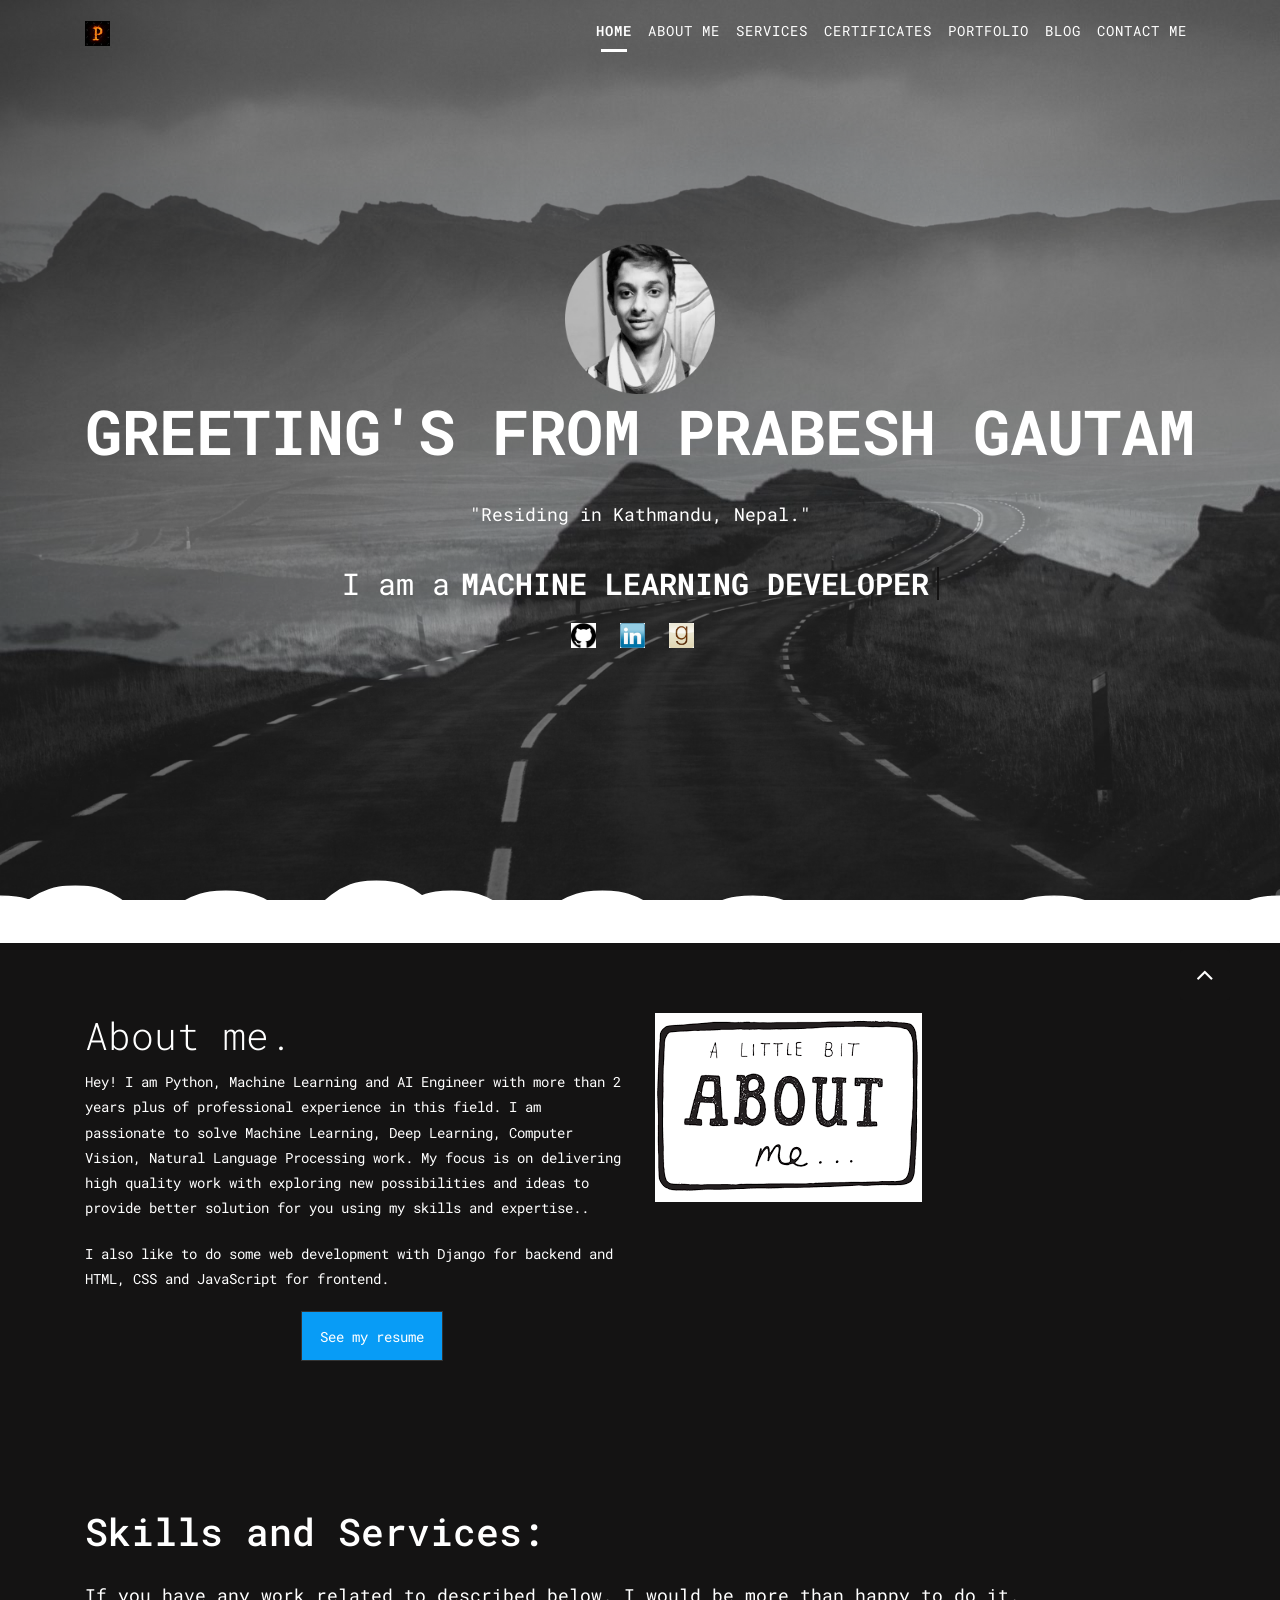
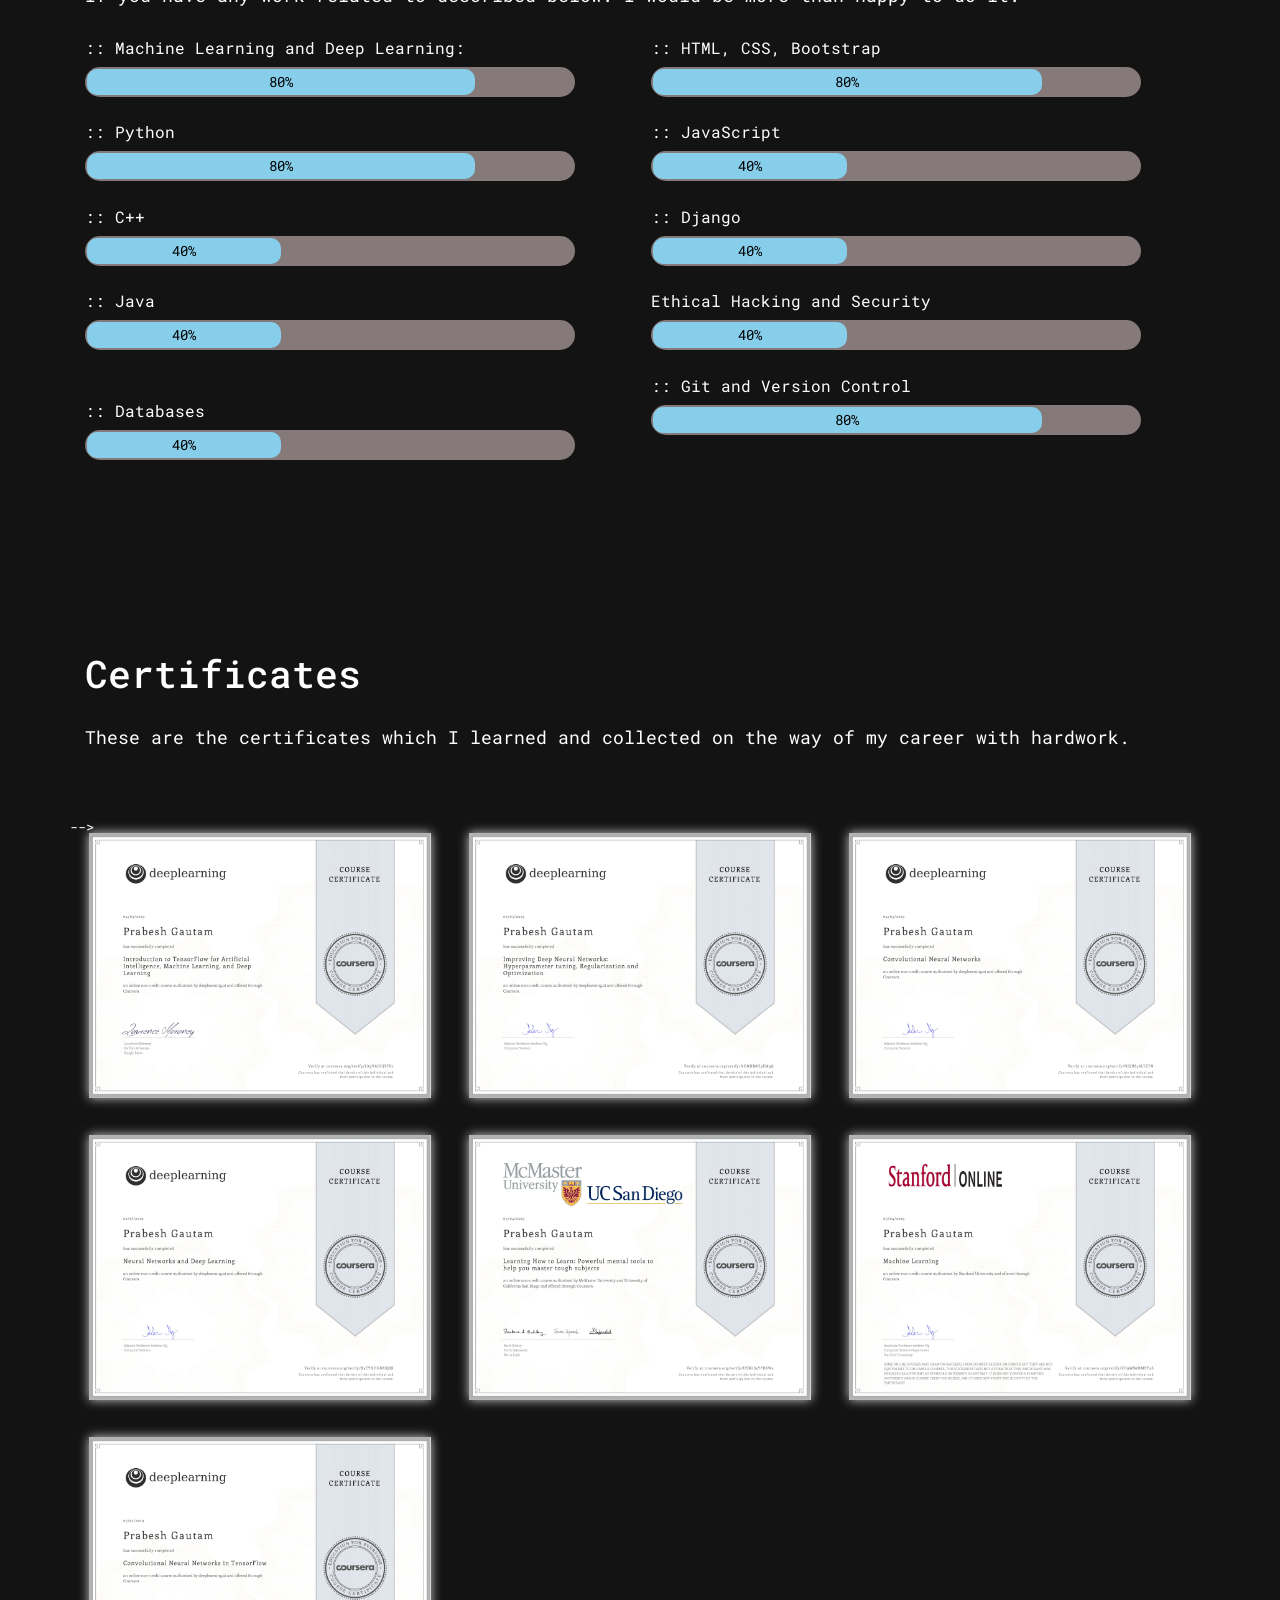
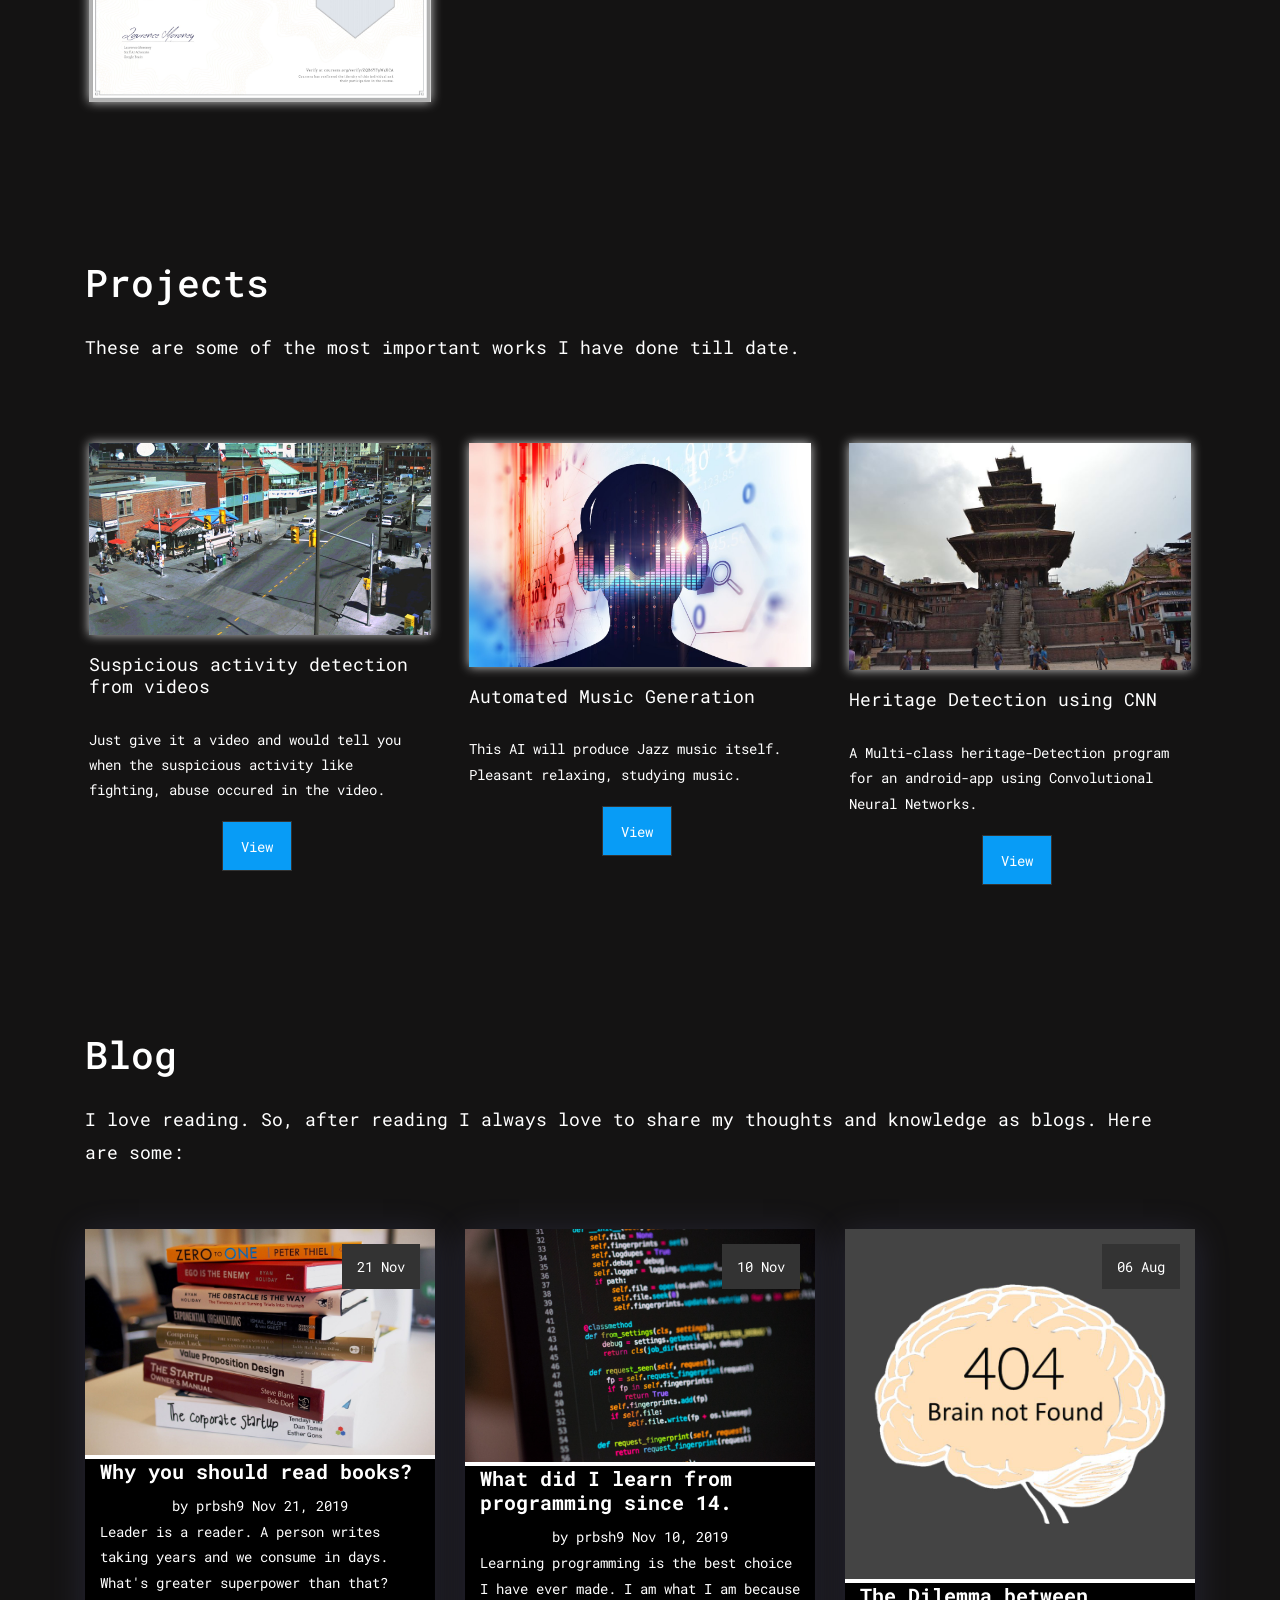
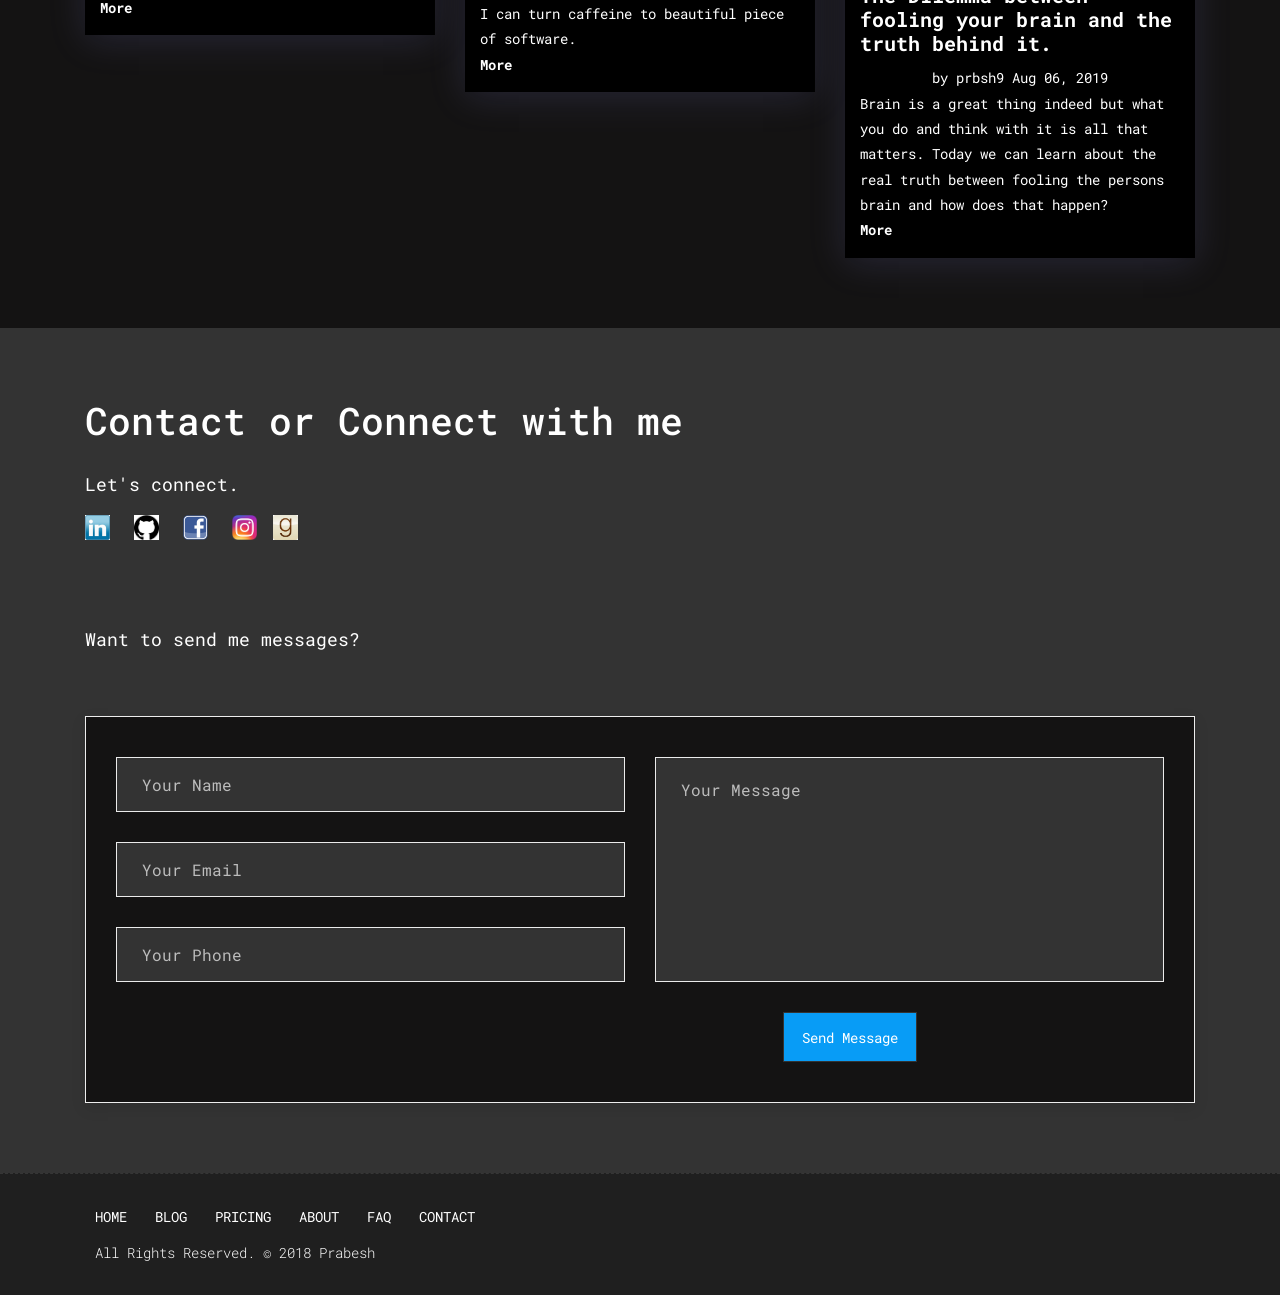
==== index.html @ 79eecdbf "final" ====
<!DOCTYPE html>
<html lang="en">

    <!-- Basic -->
    <meta charset="utf-8">
    <meta http-equiv="X-UA-Compatible" content="IE=edge">   
   
    <!-- Mobile Metas -->
    <meta name="viewport" content="width=device-width, minimum-scale=1.0, maximum-scale=1.0, user-scalable=no">
 
     <!-- Site Metas -->
    <title>Prabesh Gautam</title>  
    <meta name="keywords" content="">
    <meta name="description" content="">
    <meta name="author" content="">

    <!-- Site Icons -->
    <link rel="shortcut icon" href="images/favicon.png" type="image/x-icon" />
    <link rel="apple-touch-icon" href="images/apple-touch-icon.png">

    <!-- Bootstrap CSS -->
    <link rel="stylesheet" href="css/bootstrap.min.css">
    <!-- Site CSS -->
    <link rel="stylesheet" href="style.css">
    <!-- Responsive CSS -->
    <link rel="stylesheet" href="css/responsive.css">
    <!-- Custom CSS -->
    <link rel="stylesheet" href="css/custom.css">
	<script src="js/modernizr.js"></script> <!-- Modernizr -->

    <!--[if lt IE 9]>
      <script src="https://oss.maxcdn.com/libs/html5shiv/3.7.0/html5shiv.js"></script>
      <script src="https://oss.maxcdn.com/libs/respond.js/1.4.2/respond.min.js"></script>
    <![endif]-->

</head>
<body id="page-top" class="politics_version">

    <!-- LOADER -->
    <div id="preloader">
        <div id="main-ld">
			<div id="loader"></div>  
		</div>
    </div><!-- end loader -->
    <!-- END LOADER -->
	
    <!-- Navigation -->
    <nav class="navbar navbar-expand-lg navbar-dark fixed-top" id="mainNav">
      <div class="container">
        
      
        <a class="navbar-brand js-scroll-trigger" href="#" >
			<img class="img-fluid sano" src="images/favicon.png" alt="" />
		</a>

      
        </a>
        <button class="navbar-toggler navbar-toggler-right" type="button" data-toggle="collapse" data-target="#navbarResponsive" aria-controls="navbarResponsive" aria-expanded="false" aria-label="Toggle navigation">
          Menu
          <i class="fa fa-bars"></i>
        </button>
        <div class="collapse navbar-collapse" id="navbarResponsive">
          <ul class="navbar-nav text-uppercase ml-auto">
            <li class="nav-item">
              <a class="nav-link js-scroll-trigger active" href="#home">Home</a>
            </li>
            <li class="nav-item">
              <a class="nav-link js-scroll-trigger" href="#about">About Me</a>
            </li>
            <li class="nav-item">
              <a class="nav-link js-scroll-trigger" href="#services">Services</a>
            </li>
            <li class="nav-item">
              <a class="nav-link js-scroll-trigger" href="#certificates">Certificates</a>
            </li>
            <li class="nav-item">
              <a class="nav-link js-scroll-trigger" href="#portfolio">Portfolio</a>
            </li>
			<li class="nav-item">
              <a class="nav-link js-scroll-trigger" href="#blog">Blog</a>
            </li>
			<li class="nav-item">
              <a class="nav-link js-scroll-trigger" href="#contact">Contact Me</a>
            </li>
          </ul>
        </div>
      </div>
    </nav>
	
	<section id="home" class="main-banner parallaxie" style="background: url('images/banner.jpg') !important">
		<div class="heading">
            <img src="uploads/me.jpg" alt="Avatar" style="width:150px">
			<h1>Greeting's from Prabesh Gautam</h1>
			<p>"Residing in Kathmandu, Nepal."</p>
			<h3 class="cd-headline clip is-full-width">
				<span>I am a </span>
				<span class="cd-words-wrapper">
					<b class="is-visible">Machine Learning Developer</b>
					<b>Web Developer</b>
                    <b>Python Programmer</b>
					<b>Reader</b>

				</span>
			</h3>
                            <a class="navbar-brand js-scroll-trigger" href="https://www.github.com/prbsh9/" target="_blank">
                    <img class="img-fluid sano" src="images/github.png" alt="" />
                </a>
            <a class="navbar-brand js-scroll-trigger" href="https://www.linkedin.com/in/prbsh9/" target="_blank">
                    <img class="img-fluid sano" src="images/linkedin.gif" alt="" />
                    </a>



                <a class="navbar-brand js-scroll-trigger" href="https://www.goodreads.com/prbsh9" target="_blank">
                    <img class="img-fluid sano" src="images/goodreads.jfif" alt="" />
                </a>

		</div>
	</section>

	<svg id="clouds" class="hidden-xs" xmlns="http://www.w3.org/2000/svg" version="1.1" width="100%" height="100" viewBox="0 0 85 100" preserveAspectRatio="none">
        <path d="M-5 100 Q 0 20 5 100 Z
            M0 100 Q 5 0 10 100
            M5 100 Q 10 30 15 100
            M10 100 Q 15 10 20 100
            M15 100 Q 20 30 25 100
            M20 100 Q 25 -10 30 100
            M25 100 Q 30 10 35 100
            M30 100 Q 35 30 40 100
            M35 100 Q 40 10 45 100
            M40 100 Q 45 50 50 100
            M45 100 Q 50 20 55 100
            M50 100 Q 55 40 60 100
            M55 100 Q 60 60 65 100
            M60 100 Q 65 50 70 100
            M65 100 Q 70 20 75 100
            M70 100 Q 75 45 80 100
            M75 100 Q 80 30 85 100
            M80 100 Q 85 20 90 100
            M85 100 Q 90 50 95 100
            M90 100 Q 95 25 100 100
            M95 100 Q 100 15 105 100 Z">
        </path>
    </svg>

    <div id="about" class="section wb">
        <div class="container">
            <div class="row">
                <div class="col-md-6">
                    <div class="message-box">                        
                        <h2>About me.</h2>
                        <p> Hey! I am Python, Machine Learning and AI Engineer with more than 2 years plus of professional experience in this field. I am passionate to solve Machine Learning, Deep Learning, Computer Vision, Natural Language Processing work. My focus is on delivering high quality work with exploring new possibilities and ideas to provide better solution for you using my skills and expertise.. </p>
                        <p>I also like to do some web development with Django for backend and HTML, CSS and JavaScript for frontend.</p>

                        <a href="uploads/resume.pdf"  target="_blank" class="sim-btn btn-hover-new"  data-text="See my resume"><span>See my resume</span></a>
                    </div><!-- end messagebox -->
                </div><!-- end col -->

                <div class="col-md-6">
                    
                        <img src="uploads/about.png" alt="" class="img-fluid img-rounded">
                    
                </div><!-- end col -->
            </div><!-- end row -->
        </div><!-- end container -->
    </div><!-- end section -->
	
    <div id="services" class="section lb">
        <div class="container">
            <div class="section-title text-left">
                 <h3>Skills and Services:</h3>
                <p>If you have any work related to described below. I would be more than happy to do it.</p><br>
            
            <div class="skills-left">

                <ul> 
                    
                    <li> <h4>   :: Machine Learning and Deep Learning:</li> <div class="progressbar"><div class="eighty">80%</div></div></h4><br>
                    <li><h4>  :: Python</li> <div class="progressbar"><div class="eighty">80%</div></div> </h4><br>

                    <li><h4>  :: C++ </li> <div class="progressbar"><div class="forty">40%</div></div> </h4><br>
                    <li> <h4> :: Java </li> <div class="progressbar"><div class="forty">40%</div></div> </h4><br><br>
                    <li> <h4>   :: Databases</li> <div class="progressbar"><div class="forty">40%</div></div> </h4> <br><br>


                </ul>
            </div>

            <div class="skills-right">
                <ul>
                    <li> <h4>:: HTML, CSS, Bootstrap </li> <div class="progressbar"><div class="eighty">80%</div></div></h4><br>
                    <li><h4>:: JavaScript</li> <div class="progressbar" ><div class="forty">40%</div></div></h4><br>
                    <li><h4>:: Django</li>  <div class="progressbar"><div class="forty">40%</div></div> </h4><br>
                    <h4>Ethical Hacking and Security</h4>  <div class="progressbar"><div class="forty">40%</div></div><br>
                    <li><h4>:: Git and Version Control</li>  <div class="progressbar"><div class="eighty">80%</div></div> <br></h4><br><br>

                </ul>

            </div>

            </div><!-- end title -->

            <!-- end row -->
        </div><!-- end container -->
    </div><!-- end section -->
	
    <div id="certificates" class="section lb">
        <div class="container">
            <div class="section-title text-left">
                <h3>Certificates</h3>
                <p>These are the certificates which I learned and collected on the way of my career with hardwork.</p>
            </div><!-- end title -->
            
        
            
            <div class="gallery-list row">
                <div class="col-md-4 col-sm-6 gallery-grid gal_a gal_b">
                    <div class="gallery-single fix">
                        <img src="uploads/certificate1.jpg" class="img-fluid" alt="Image">
                        <div class="img-overlay">
                            <a href="uploads/certificate1.jpg" target="_blank" class="hoverbutton global-radius"></a>
                        </div>
                    </div>
                </div>
                

           
            <!-- The Modal -->
            <div id="myModal" class="modal">
              <span class="close">&times;</span>
              <img class="modal-content" id="img01">
              <div id="caption"></div>
            </div>

                <div class="col-md-4 col-sm-6 gallery-grid gal_c gal_b">
                    <div class="gallery-single fix">
                        <img src="uploads/certificate2.jpg" class="img-fluid" alt="Image">
                        <div class="img-overlay">
                            <a href="uploads/certificate2.jpg" target="_blank" class="hoverbutton global-radius"></a>
                        </div>
                    </div>
                </div>
                 
                <div class="col-md-4 col-sm-6 gallery-grid gal_a gal_c">
                    <div class="gallery-single fix">
                        <img src="uploads/certificate3.jpg" class="img-fluid" alt="Image">
                        <div class="img-overlay">
                            <a href="uploads/certificate3.jpg" target="_blank" class="hoverbutton global-radius"></a>
                        </div>
                    </div>
                </div>
                
                <div class="col-md-4 col-sm-6 gallery-grid gal_b gal_a">
                    <div class="gallery-single fix">
                        <img src="uploads/certificate4.jpg" class="img-fluid" alt="Image">
                        <div class="img-overlay">
                            <a href="uploads/certificate4.jpg" target="_blank" class="hoverbutton global-radius"></a>
                        </div>
                    </div>
                </div>
                
                <div class="col-md-4 col-sm-6 gallery-grid gal_a gal_c">
                    <div class="gallery-single fix">
                        <img src="uploads/certificate5.jpg" class="img-fluid" alt="Image">
                        <div class="img-overlay">
                            <a href="uploads/certificate5.jpg" target="_blank" class="hoverbutton global-radius"></a>
                        </div>
                    </div>
                </div>
                
                <div class="col-md-4 col-sm-6 gallery-grid gal_c gal_a">
                    <div class="gallery-single fix">
                        <img src="uploads/certificate6.jpg" class="img-fluid" alt="Image">
                        <div class="img-overlay">
                            <a href="uploads/certificate6.jpg" target="_blank" class="hoverbutton global-radius"></a>
                        </div>
                    </div>
                </div>
                <div class="col-md-4 col-sm-6 gallery-grid gal_c gal_a">
                    <div class="gallery-single fix">
                        <img src="uploads/certificate7.jpg" class="img-fluid" alt="Image">
                        <div class="img-overlay">
                            <a href="uploads/certificate7.jpg" target="_blank" class="hoverbutton global-radius"></a>
                        </div>
                    </div>
                </div>
             --></div>
            </div>
        </div>
    </div>




    <div id="Projects" class="section lb">
        <div class="container">
            <div class="section-title text-left">
                <h3>Projects</h3>
                <p>These are some of the most important works I have done till date.</p>
            </div><!-- end title -->
            
            
    <div class="gallery-list row">
                <div class="col-md-4 col-sm-6 gallery-grid gal_a gal_b">
                    <div class="gallery-single fix">
                        <img src="uploads/suspiciousActivity.jpg" class="img-fluid" alt="Image">
                    
                    </div>
                <h3 style="margin: 5%;">Suspicious activity detection from videos</h3>
                    <p style="margin: 5%; color: #fff">Just give it a video and would tell you when the suspicious activity like fighting, abuse occured in the video.</h3>
                    <div class="wrapper">
                        <a href="https://github.com/prbsh9/Suspicious-Activity-Detection-from-videos" target = '_blank' class="sim-btn btn-hover-new middle" data-text="View"><span>View</span></a>
                    </div>
                </div>
                
                <div class="col-md-4 col-sm-6 gallery-grid gal_c gal_b">
                    <div class="gallery-single fix">
                        <img src="uploads/musicGeneration.jpg" class="img-fluid" alt="Image">
                        
                    </div>
                    <h3 style="margin: 5%;">Automated Music Generation</h3>
                    <p style="margin: 5%; color: #000000">This AI will produce Jazz music itself. Pleasant relaxing, studying music.</h3>
                    <div class="wrapper">
                        <a href="https://github.com/prbsh9/Music-Generation" target = '_blank' class="sim-btn btn-hover-new" data-text="View"><span>View</span></a>
                    </div>
                    
                </div>
                
                <div class="col-md-4 col-sm-6 gallery-grid gal_a gal_c">
                    <div class="gallery-single fix">
                        <img src="uploads/heritagedetection.jpg" class="img-fluid" alt="Image">
                        
                    </div>
                    
                    <h3 style="margin: 5%;">Heritage Detection using CNN</h3>
                    <p style="margin: 5%; color: #000000">A Multi-class heritage-Detection program for an android-app using Convolutional Neural Networks.</h3>
        

                    <div class="wrapper">
                        <a href="https://github.com/prbsh9/Landmark-Detection" target = '_blank' class="sim-btn btn-hover-new" data-text="View"><span>View</span></a>
                    </div>
                    
                </div>
                
                
            </div>
            </div>
        </div>
    </div>
    
	 
	
	<div id="blog" class="section lb">
		<div class="container">
			<div class="section-title text-left">
                <h3>Blog</h3>
                <p>I love reading. So, after reading I always love to share my thoughts and knowledge as blogs. Here are some:</p>
            </div><!-- end title -->
			
			<div class="row">
				<div class="col-md-4 col-sm-6 col-lg-4">
					<div class="post-box">
						<div class="post-thumb">
							<img src="uploads/read.jpg" class="img-fluid" alt="post-img" />
							<div class="date">
								<span>21</span>
								<span>Nov</span>
							</div>
						</div>
						<div class="post-info">
							<h4>Why you should read books?</h4>
							<ul>
                                <li>by prbsh9</li>
                                <li>Nov 21, 2019</li>
                            </ul>
							<p>Leader is a reader. A person writes taking years and we consume in days. What's greater superpower than that? </p>
                                <a  href="#blog"><b > More</b></a>

						</div>
					</div>
				</div>
				<div class="col-md-4 col-sm-6 col-lg-4">
					<div class="post-box">
						<div class="post-thumb">
							<img src="uploads/programming.jfif" class="img-fluid" alt="post-img" />
							<div class="date">
								<span>10</span>
								<span>Nov</span>
							</div>
						</div>
						<div class="post-info">
							<h4>What did I learn from programming since 14.</h4>
							<ul>
                                <li>by prbsh9</li>
                                <li>Nov 10, 2019</li>
                            </ul>
							<p>Learning programming is the best choice I have ever made. I am what I am because I can turn caffeine to beautiful piece of software.</p> 
                                <a href="#blog"><b> More</b></a>

						</div>
					</div>
				</div>
				<div class="col-md-4 col-sm-6 col-lg-4">
					<div class="post-box">
						<div class="post-thumb">
							<img src="uploads/brain.jfif" class="img-fluid" alt="post-img" />
							<div class="date">
								<span>06</span>
								<span>Aug</span>
							</div>
						</div>
						<div class="post-info">
							<h4>The Dilemma between fooling your brain and the truth behind it.</h4>
							<ul>
                                <li>by prbsh9</li>
                                <li>Aug 06, 2019</li>
                            </ul>
							<p>Brain is a great thing indeed but what you do and think with it is all that matters. Today we can learn about the real truth between fooling the persons brain and how does that happen?</p>
                                <li><a href="#blog"><b> More</b></a></li>

						</div>
					</div>
				</div>
			</div>
			
		</div>
	</div>

    <div id="contact" class="section db">
        <div class="container">
            <div class="section-title text-left">
                <h3>Contact or Connect with me</h3>
                <p> Let's connect.</p>
            

                    <a class="navbar-brand js-scroll-trigger" href="https://www.linkedin.com/in/prbsh9/" target="_blank">
                    <img class="img-fluid sano" src="images/linkedin.gif" alt="" />
                    </a>

                <a class="navbar-brand js-scroll-trigger" href="https://www.github.com/prbsh9/" target="_blank">
                    <img class="img-fluid sano" src="images/github.png" alt="" />
                </a>

                <a class="navbar-brand js-scroll-trigger" href="https://m.facebook.com/prabesh.gautam.5243" target="_blank">
                    <img class="img-fluid sano" src="images/facebook.png" alt="" />
                </a>

                <a class="navbar-brand js-scroll-trigger" href="https://www.instagram.com/prbsh9" target="_blank">
                    <img class="img-fluid sano" src="images/instagram.png" alt="" />
                <a class="navbar-brand js-scroll-trigger" href="https://www.goodreads.com/prbsh9" target="_blank">
                    <img class="img-fluid sano" src="images/goodreads.jfif" alt="" />
                </a> <br><br><br><br>
                <p>Want to send me messages?</p>
            </div><!-- end title -->
            <div class="row">

                <div class="col-md-12">
                    <div class="contact_form ">
                        <div id="message"></div>
                        <form id="contactForm" name="sentMessage" novalidate="novalidate">
							<div class="row">
								<div class="col-md-6">
									<div class="form-group">
										<input class="form-control" id="name" type="text" placeholder="Your Name" required="required" data-validation-required-message="Please enter your name.">
										<p class="help-block text-danger"></p>
									</div>
									<div class="form-group">
										<input class="form-control" id="email" type="email" placeholder="Your Email" required="required" data-validation-required-message="Please enter your email address.">
										<p class="help-block text-danger"></p>
									</div>
									<div class="form-group">
										<input class="form-control" id="phone" type="tel" placeholder="Your Phone" required="required" data-validation-required-message="Please enter your phone number.">
										<p class="help-block text-danger"></p>
									</div>
								</div>
								<div class="col-md-6">
									<div class="form-group">
										<textarea class="form-control" id="message" placeholder="Your Message" required="required" data-validation-required-message="Please enter a message."></textarea>
										<p class="help-block text-danger"></p>
									</div>
								</div>
								<div class="clearfix"></div>
								<div class="col-lg-12 text-center">
									<div id="success"></div>
									<button id="sendMessageButton" class="sim-btn btn-hover-new" data-text="Send Message" type="submit">Send Message</button>
								</div>
							</div>
						</form>
                    </div>
                </div><!-- end col -->
            </div><!-- end row -->
        </div><!-- end container -->
    </div><!-- end section -->

    <div class="copyrights">
        <div class="container">
            <div class="footer-distributed">
                <div class="footer-left">
                    <p class="footer-links">
                        <a href="#">Home</a>
                        <a href="#">Blog</a>
                        <a href="#">Pricing</a>
                        <a href="#">About</a>
                        <a href="#">Faq</a>
                        <a href="#">Contact</a>
                    </p>
                    <p class="footer-company-name">All Rights Reserved. &copy; 2018 <a href="#">Prabesh</a> 
                </div>
            </div>
        </div><!-- end container -->
    </div><!-- end copyrights -->

    <a href="#" id="scroll-to-top" class="dmtop global-radius"><i class="fa fa-angle-up"></i></a>

    <!-- ALL JS FILES -->
    <script src="js/all.js"></script>
	<!-- Camera Slider -->
	<script src="js/jquery.mobile.customized.min.js"></script>
	<script src="js/jquery.easing.1.3.js"></script> 
	<script src="js/parallaxie.js"></script>
	<script src="js/headline.js"></script>
	<!-- Contact form JavaScript -->
    <script src="js/jqBootstrapValidation.js"></script>
    <script src="js/contact_me.js"></script>
    <!-- ALL PLUGINS -->
    <script src="js/custom.js"></script>
    <script src="js/certificates.js"></script>

    <script src="js/jquery.vide.js"></script>

</body>
</html>
---- style.css ----
/*------------------------------------------------------------------
    Version: 1.0
-------------------------------------------------------------------*/

/*------------------------------------------------------------------
    IMPORT FONTS
-------------------------------------------------------------------*/

@import url('https://fonts.googleapis.com/css?family=Roboto+Mono:300,400,500,700');

/*------------------------------------------------------------------
    IMPORT FILES
-------------------------------------------------------------------*/

@import url(css/animate.css);
@import url(css/camera.css);
@import url(css/flaticon.css);
@import url(css/prettyPhoto.css);
@import url(css/owl.carousel.css);
@import url(css/font-awesome.min.css);

/*------------------------------------------------------------------
    SKELETON
-------------------------------------------------------------------*/
*{
    color: #fff !important ;
    /*background-color: #141313 !important*/
}


body {
    color: #ffffff;
    font-size: 14px;
    font-family: 'Roboto Mono', monospace;
    line-height: 1.80857;
}

html, body{
	height: 100%;
}

body.demos .section {
    background: url(images/bg.png) repeat top center #f2f3f5;
}

body.demos .section-title img {
    max-width: 280px;
    display: block;
    margin: 10px auto;
}

body.demos .service-widget h3 {
    border-bottom: 1px solid #ededed;
    font-size: 18px;
    padding: 20px 0;
    background-color: #141313;
}

body.demos .service-widget {
    margin: 0 0 30px;
    padding: 30px;
    background-color: #141313
}

body.demos .container-fluid {
    max-width: 1080px
}

a {
    color: #1f1f1f;
    text-decoration: none !important;
    outline: none !important;
    -webkit-transition: all .3s ease-in-out;
    -moz-transition: all .3s ease-in-out;
    -ms-transition: all .3s ease-in-out;
    -o-transition: all .3s ease-in-out;
    transition: all .3s ease-in-out;
}

h1,
h2,
h3,
h4,
h5,
h6 {
    letter-spacing: 0;
    font-weight: normal;
    position: relative;
    padding: 0 0 10px 0;
    font-weight: normal;
    line-height: 120% !important;
    color: #333333;
    margin: 0
}

h1 {
    font-size: 24px
}

h2 {
    font-size: 22px
}

h3 {
    font-size: 18px
}

h4 {
    font-size: 16px
}

h5 {
    font-size: 14px
}

h6 {
    font-size: 13px
}

h1 a,
h2 a,
h3 a,
h4 a,
h5 a,
h6 a {
    color: #212121;
    text-decoration: none!important;
    opacity: 1
}

h1 a:hover,
h2 a:hover,
h3 a:hover,
h4 a:hover,
h5 a:hover,
h6 a:hover {
    opacity: .8
}

a {
    color: #222222;
    text-decoration: none;
    outline: none;
}

a,
.btn {
    text-decoration: none !important;
    outline: none !important;
    -webkit-transition: all .3s ease-in-out;
    -moz-transition: all .3s ease-in-out;
    -ms-transition: all .3s ease-in-out;
    -o-transition: all .3s ease-in-out;
    transition: all .3s ease-in-out;
}

.btn-custom {
    margin-top: 20px;
    background-color: transparent !important;
    border: 2px solid #ddd;
    padding: 12px 40px;
    font-size: 16px;
}

.lead {
    font-size: 18px;
    line-height: 30px;
    color: #767676;
    margin: 0;
    padding: 0;
}

blockquote {
    margin: 20px 0 20px;
    padding: 30px;
}

ul, li, ol{
	margin: 0px;
	list-style: none;
	padding: 0px;
}


/*------------------------------------------------------------------
    WP CORE
-------------------------------------------------------------------*/

.first {
    clear: both
}

.last {
    margin-right: 0
}

.alignnone {
    margin: 5px 20px 20px 0;
}

.aligncenter,
div.aligncenter {
    display: block;
    margin: 5px auto 5px auto;
}

.alignright {
    float: right;
    margin: 10px 0 20px 20px;
}

.alignleft {
    float: left;
    margin: 10px 20px 20px 0;
}

a img.alignright {
    float: right;
    margin: 10px 0 20px 20px;
}

a img.alignnone {
    margin: 10px 20px 20px 0;
}

a img.alignleft {
    float: left;
    margin: 10px 20px 20px 0;
}

a img.aligncenter {
    display: block;
    margin-left: auto;
    margin-right: auto
}

.wp-caption {
    background: #fff;
    border: 1px solid #f0f0f0;
    max-width: 96%;
    /* Image does not overflow the content area */
    padding: 5px 3px 10px;
    text-align: center;
}

.wp-caption.alignnone {
    margin: 5px 20px 20px 0;
}

.wp-caption.alignleft {
    margin: 5px 20px 20px 0;
}

.wp-caption.alignright {
    margin: 5px 0 20px 20px;
}

.wp-caption img {
    border: 0 none;
    height: auto;
    margin: 0;
    max-width: 98.5%;
    padding: 0;
    width: auto;
}

.wp-caption p.wp-caption-text {
    font-size: 11px;
    line-height: 17px;
    margin: 0;
    padding: 0 4px 5px;
}


/* Text meant only for screen readers. */

.screen-reader-text {
    clip: rect(1px, 1px, 1px, 1px);
    position: absolute !important;
    height: 1px;
    width: 1px;
    overflow: hidden;
}

.screen-reader-text:focus {
    background-color: #141313;
    border-radius: 3px;
    box-shadow: 0 0 2px 2px rgba(0, 0, 0, 0.6);
    clip: auto !important;
    color: #21759b;
    display: block;
    font-size: 14px;
    font-size: 0.875rem;
    font-weight: bold;
    height: auto;
    left: 5px;
    line-height: normal;
    padding: 15px 23px 14px;
    text-decoration: none;
    top: 5px;
    width: auto;
    z-index: 100000;
    /* Above WP toolbar. */
}


/*------------------------------------------------------------------
    HEADER
-------------------------------------------------------------------*/

.navbar-dark{
	
}

.navbar-dark .navbar-nav .nav-link{
	color: #ffffff;
	letter-spacing: 1px;
	font-size: 14px;
	position: relative;
}
.navbar-dark .navbar-nav .nav-link:hover{
	color: #ffffff;
}
.navbar-dark .navbar-nav .nav-link.active{
	font-weight: 600;
}
.navbar-dark .navbar-nav .nav-link::after {
    content: '';
    width: 0;
    height: 3px;
    background: #ffffff;
    position: absolute;
    bottom: 0;
    left: 0;
	right: 0;
	text-align: center;
	margin: 0 auto;
    border-radius: 0px;
    -webkit-transition: all .5s;
    transition: all .5s;
    z-index: -1;
}
.navbar-dark .navbar-nav .nav-link.active::after {
	width: 50%;
}

/*------------------------------------------------------------------
    SECTIONS
-------------------------------------------------------------------*/

.main-banner{
	height: 100%;
	position: relative;
}

.main-banner{
	display: table;
    width: 100%;
	text-align: center;
}
.main-banner::after {
    content: " ";
    position: absolute;
    top: 0;
    bottom: 0;
    left: 0;
    right: 0;
    background-color: transparent;
    background-image: url('images/banner.jpg') !important;
    z-index: 0;
    opacity: .6;
}
.heading{
	color: #fff;
	display: table-cell;
	vertical-align: middle;
	position: relative;
	z-index: 1;
}
.heading h1{
	color: #ffffff;
	font-weight: 700;
	font-size: 62px;
	text-transform: uppercase;
}
.heading p{
	font-size: 18px;
	padding: 20px 0px;
}

.heading h3{
	color: ffffff;
}

.cd-words-wrapper {
  display: inline-block;
  position: relative;
  text-align: left;
}
.cd-words-wrapper b {
  display: inline-block;
  position: absolute;
  white-space: nowrap;
  left: 0;
  top: 0;
}
.cd-words-wrapper b.is-visible {
  position: relative;
}
.no-js .cd-words-wrapper b {
  opacity: 0;
}
.no-js .cd-words-wrapper b.is-visible {
  opacity: 1;
}

/* -------------------------------- 

xclip 

-------------------------------- */
.cd-headline.clip span {
  display: inline-block;
  padding: .2em 0;
  color: #ffffff;
  font-size: 30px;
}
.cd-headline.clip span b{
	text-transform: uppercase;
}
.cd-headline.clip .cd-words-wrapper {
  overflow: hidden;
  vertical-align: top;
}
.cd-headline.clip .cd-words-wrapper::after {
  /* line */
  content: '';
  position: absolute;
  top: 0;
  right: 0;
  width: 2px;
  height: 100%;
  background-color: #141313;
}
.cd-headline.clip b {
  opacity: 0;
}
.cd-headline.clip b.is-visible {
  opacity: 1;
}

.sano{
    width: 25px;
    height: 25px;
}
#mainNav.navbar-shrink {
    padding-top: 10px;
    padding-bottom: 10px;
    background-color: #141313;
}

#clouds{
	margin-top: -5%;
	position: relative;
	z-index: 1;
}
#clouds path {
    fill: #ffffff;
    bottom: -10px;
    overflow: hidden;
    stroke: #ffffff;
}

.section {
    display: block;
    position: relative;
    overflow: hidden;
    padding: 70px 0;
}

.noover {
    overflow: visible;
}

.noover .btn-dark {
    border: 0 !important;
}

.nopad {
    padding: 0;
}

.nopadtop {
    padding-top: 0;
}

.section.wb {
    background-color: #141313;
}

.section.lb {
    background-color: #141313;
}

.section.db {
    background-color: #141313;
}

.section.color1 {
    background-color: #141313;
}

.first-section {
    display: block;
    position: relative;
    overflow: hidden;
    padding: 16em 0 13em;
}

.first-section h2 {
    color: #ffffff;
    font-size: 68px;
    font-weight: 300;
    text-transform: capitalize;
    display: block;
    margin: 0;
    padding: 0 0 30px;
    position: relative;
}

.first-section .lead {
    font-size: 21px;
    font-weight: 300;
    padding: 0 0 40px;
    margin: 0;
    line-height: inherit;
    color: #ffffff;
}

.macbookright {
    width: 980px;
    position: absolute;
    right: -15%;
    bottom: -6%;
}

.section-title {
    display: block;
    position: relative;
    margin-bottom: 60px;
}

.section-title p {
    color: #999;
    font-weight: 400;
    font-size: 18px;
    line-height: 33px;
    margin: 0;
}

.section-title h3 {
    font-size: 38px;
    font-weight: 500;
    line-height: 62px;
    margin: 0 0 25px;
    padding: 0;
    text-transform: none;
}

.section.colorsection p,
.section.colorsection h3,
.section.db h3 {
    color: #ffffff;
}




.btn-hover-new{
	color: #333333;
	-webkit-transition: all 0.5s;
	-moz-transition: all 0.5s;
	-o-transition: all 0.5s;
	transition: all 0.5s;
	position: relative;
	border: 1px solid #333333;
	overflow: hidden;
	padding: 0px 18px;
	display: inline-block;
}

.sim-btn{
	line-height: 50px;
	height: 50px;
	text-align: center !important;
	margin-right: auto;
	margin-left: 40%;
	margin-top: 0px;
	cursor: pointer;
    background: #089CF6;
}

.btn-hover-new::after {
    content: attr(data-text);
    position: absolute;
    width: 100%;
    height: 100%;
    top: 0;
    left: 0;
    opacity: 0;
    -webkit-transform: translate(-30%, 0);
    transform: translate(-30%, 0);
    -webkit-transition: all 0.3s;
    -moz-transition: all 0.3s;
    -o-transition: all 0.3s;
    transition: all 0.3s;
}

.btn-hover-new span {
    -webkit-transition: all 0.3s;
    -moz-transition: all 0.3s;
    -o-transition: all 0.3s;
    transition: all 0.3s;
}

.btn-hover-new:hover{
	color: #ffffff;
	background-color: #0000ff !important ;
}
.btn-hover-new:hover > span {
    opacity: 0;
    -webkit-transform: translate(0px,40px);
    transform: translate(0px,40px);
}
.btn-hover-new:hover::after {
    opacity: 1;
    -webkit-transform: translate(0, 0);
    transform: translate(0, 0);
}




.right-box-pro{
	position: relative;
	-webkit-box-shadow: 0px 0px 30px -4px rgba(0, 0, 0, 0.3);
	box-shadow: 0px 0px 30px -4px rgba(0, 0, 0, 0.3);
}
.right-box-pro img{
	position: relative;
	z-index: 2;
}
.right-box-pro::before {
    content: "";
    background: url(images/country-quilt-dark.png);
    width: 100%;
    height: 100%;
    position: absolute;
    bottom: -20px;
    right: -20px;
    z-index: 0;
}



.services-inner-box{
	padding: 15px;
	background: #ffffff;
	margin-bottom: 30px;
}
.ser-icon{
	width: 90px;
	height: 90px;
	text-align: center;
	line-height: 90px;
}
.ser-icon i{
	font-size: 50px;
	color: #333333;
}
.services-inner-box h2{
	font-size: 22px;
	font-weight: 600;
}


/*------------------------------------------------------------------
    PORTFOLIO
-------------------------------------------------------------------*/

.item-h2,
.item-h1 {
    height: 100% !important;
    height: auto !important;
}

.isotope-item {
    z-index: 2;
    padding: 0;
}

.isotope-hidden.isotope-item {
    pointer-events: none;
    z-index: 1;
}

.isotope,
.isotope .isotope-item {
    /* change duration value to whatever you like */
    -webkit-transition-duration: 0.8s;
    -moz-transition-duration: 0.8s;
    transition-duration: 0.8s;
}

.isotope {
    -webkit-transition-property: height, width;
    -moz-transition-property: height, width;
    transition-property: height, width;
}

.isotope .isotope-item {
    -webkit-transition-property: -webkit-transform, opacity;
    -moz-transition-property: -moz-transform, opacity;
    transition-property: transform, opacity;
}

.portfolio-filter ul {
    padding: 0;
    z-index: 2;
    display: block;
    position: relative;
    margin: 0;
}

.portfolio-filter ul li {
    border-radius: 0;
    display: inline-block;
    margin: 0 5px 0 0;
    text-decoration: none;
    text-transform: uppercase;
    vertical-align: middle;
}

.portfolio-filter ul li:last-child:after {
    content: "";
}

.portfolio-filter ul li .btn-dark {
    box-shadow: none;
    background-color: transparent;
    border: 1px solid #e6e7e6 !important;
    color: #1f1f1f;
    font-weight: 400;
    font-size: 13px;
    padding: 10px 30px;
}

.da-thumbs {
    list-style: none;
    position: relative;
    padding: 0;
}

.da-thumbs .pitem {
    margin: 0;
    padding: 15px;
    position: relative;
}

.da-thumbs .pitem a,
.da-thumbs .pitem a img {
    display: block;
    position: relative;
}

.da-thumbs .pitem a {
    overflow: hidden;
}

.da-thumbs .pitem a div {
    position: absolute;
    background-color: #141313;
    width: 100%;
    height: 100%;
}

.da-thumbs .pitem a div h3 {
    display: block;
    color: #ffffff;
    font-size: 20px;
    padding: 30px 15px;
    text-transform: capitalize;
    font-weight: normal;
}

.da-thumbs .pitem a div h3 small {
    display: block;
    color: #ffffff;
    margin-top: 5px;
    font-size: 13px;
    font-weight: 300;
}

.da-thumbs .pitem a div i {
    background-color: #141313;
    position: absolute;
    color: #ffffff !important;
    bottom: 0;
    font-size: 15px;
    z-index: 12;
    right: 0;
    width: 40px;
    height: 40px;
    line-height: 40px;
    text-align: center;
}

--------------------------------------------------------------
    certificates
-------------------------------------------------------------------*/

.logos img {
    margin: auto;
    display: block;
    text-align: center;
    width: 100%;
    opacity: 0.3;
}

.logos img:hover {
    opacity: 0.5;
}

.desc h3 i {
    color: #cccccc;
    font-size: 37px;
    vertical-align: middle;
    margin-right: 12px;
}

.desc {
    padding: 30px;
    position: relative;
    background: #000;
    border: 1px solid #111111;
}

.testi-meta {
    display: block;
    margin-top: 20px;
}

.certificates h4 {
    font-size: 18px;
    color: #333333;
    padding: 13px 0 0;
}

.certificates img {
    max-width: 55px;

}

.certificates small {
    margin-top: 7px;
    font-size: 16px;
    display: block;
}

.certificates {
    background-color: transparent;
}

.certificates h3 {
    padding: 0 0 10px;
    font-size: 20px;
    font-weight: 600;
	color: #ffffff;
}

.certificates small,
.certificates .lead {
    background-color: transparent;
    color: #aaa;
    display: block;
    font-size: 16px;
    font-style: normal;
    line-height: 30px;
    margin: 0;
    padding: 0;
    position: relative;
}

.certificates p:after {
    display: none;
}


/*------------------------------------------------------------------
    PRICING TABLES
-------------------------------------------------------------------*/

.pricing-table {
    margin: 50px 0 0 0;
    background: #fff;
    box-shadow: 0 5px 14px rgba(0, 0, 0, 0.1);
}

.pricing-table i {
    width: 30px;
    color: #c2c2c2;
    display: inline-block;
    margin-right: 10px;
    padding-right: 5px;
    border-right: 1px solid #ececec;
}

.pricing-table .btn-dark {
    padding: 10px 24px;
    font-size: 15px;
}

.pricing-table strong {
    font-weight: 600;
    margin-right: 6px;
    color: #1f1f1f;
}

.pricing-table-header {
    padding: 30px 0 25px 0;
    background: #ffffff;
}

.pricing-table-header h2 {
    font-size: 31px;
    margin: 0;
    padding: 0;
    font-weight: 300;
}

.pricing-table-header h3 {
    font-size: 15px;
    font-weight: 600;
    color: #aaaaaa;
    margin-top: 10px;
    text-transform: uppercase;
}

.pricing-table-space {
    height: 10px;
}

.pricing-table-text {
    margin: 15px 30px 0 30px;
    padding: 0 10px 15px 10px;
    border-bottom: 1px solid #ececec;
    font-weight: 300;
    line-height: 30px;
    color: #c2c2c2;
    font-size: 16px;
}

.pricing-table-text p {
    font-weight: 400;
}

.pricing-table-features {
    margin: 15px 30px 0 30px;
    padding: 0 10px 15px 30px;
    border-bottom: 1px solid #ececec;
    text-align: left;
    line-height: 30px;
    font-size: 16px;
    color: #c2c2c2;
}

.pricing-table-highlighted h3,
.pricing-table-highlighted h2 {
    color: #ffffff !important;
}

.pricing-table-sign-up {
    margin-top: 25px;
    padding-bottom: 30px;
}


/* Highlighted table */

.pricing-table-highlighted {
    margin-top: 0;
}

.m130 {
    margin-top: 130px;
}

.nav-pills {
    border: 1px solid #e1e1e1;
}

.nav-pills > li {
    width: 50%;
    padding: 10px;
    float: left;
    margin: 0 !important;
}

.nav-pills > li > a {
    margin: 0!important;
    text-align: center;
    background-color: #141313;
}


/*------------------------------------------------------------------
    ICON BOXES
-------------------------------------------------------------------*/

.icon-wrapper {
    position: relative;
    cursor: pointer;
    display: block;
    z-index: 1;
}

.icon-wrapper i {
    width: 75px;
    height: 75px;
    text-align: center;
    line-height: 75px;
    font-size: 28px;
    background-color: #141313;
    color: #1f1f1f;
    margin-top: 0;
}

.small-icons.icon-wrapper:hover i,
.small-icons.icon-wrapper:hover i:hover,
.small-icons.icon-wrapper i {
    width: auto !important;
    height: auto !important;
    line-height: 1 !important;
    padding: 0 !important;
    color: #e3e3e3 !important;
    background-color: transparent !important;
    background: none !important;
    margin-right: 10px !important;
    vertical-align: middle;
    font-size: 24px !important;
}

.small-icons.icon-wrapper h3 {
    font-size: 18px;
    padding-bottom: 5px;
}

.small-icons.icon-wrapper p {
    padding: 0;
    margin: 0;
}

.icon-wrapper h3 {
    font-size: 21px;
    padding: 0 0 15px;
    margin: 0;
}

.icon-wrapper p {
    margin-bottom: 0;
    padding-left: 95px;
}

.icon-wrapper p small {
    display: block;
    color: #999;
    margin-top: 10px;
    text-transform: none;
    font-weight: 600;
    font-size: 16px;
}

.icon-wrapper p small:after {
    content: "\f105";
    font-family: FontAwesome;
    margin-left: 5px;
    font-size: 11px;
}


/*------------------------------------------------------------------
    MESSAGE BOXES
-------------------------------------------------------------------*/

.event_dit{
	margin-top: 20px;
}
.event_dit ul {
	float: left;
	width: 100%;
	padding-bottom: 15px;
	margin-bottom: 0px;
	position: relative;
	line-height: 12px;
}
.event_dit ul li{
	float: left;
	position: relative;
}

.event_dit ul li a{
	padding: 0px 5px;
	font-size: 14px;
	line-height: 25px;
	transition: all 0.3s ease-in-out;
	-webkit-transition: all 0.3s ease-in-out;
	-moz-transition: all 0.3s ease-in-out;
	-o-transition: all 0.3s ease-in-out;
	-moz-transition: all 0.3s ease-in-out;
}

.event_dit ul li a:hover{
	color: #333333;
}

.service-widget h3 {
    font-size: 21px;
    color: #ffffff;
    padding: 20px 0 12px;
    margin: 0;
}

.participate-wrap figure{
	overflow: hidden;
	position: relative;
}
.participate-wrap figure::before{
	background-color: #141313;
	content: "";
	position: absolute;
	border-radius: 100%;
	top: 0px;
	left: 0px;
	right: 0px;
	bottom: 0px;
	margin: auto;
	width: 0px;
	height: 0px;
	opacity: 0.7;
	transition: all 0.3s ease-in-out;
	-webkit-transition: all 0.3s ease-in-out;
	-moz-transition: all 0.3s ease-in-out;
	-o-transition: all 0.3s ease-in-out;
	-moz-transition: all 0.3s ease-in-out;
}

.participate-wrap figure figcaption{
	position: absolute;
	width: 100%;
	top: 0px;
	text-align: center;
	margin-top: -20px;
	opacity: 0;
	transition: all 0.3s ease-in-out;
	-webkit-transition: all 0.3s ease-in-out;
	-moz-transition: all 0.3s ease-in-out;
	-o-transition: all 0.3s ease-in-out;
	-moz-transition: all 0.3s ease-in-out;
}

.participate-wrap figure figcaption .global-radius{
	background: #ffffff;
	width: 38px;
	height: 38px;
	display: inline-block;
	text-align: center;
	line-height: 38px;
}

.participate-wrap:hover figure::before{
	width: 100%;
	height: 100%;
	border-radius: 0px;
}

.participate-wrap:hover figure figcaption {
	top: 50%;
	opacity: 1;
}

.service-widget h3 a,
.section.wb .service-widget h3,
.section.lb .service-widget h3 {
    color: #1f1f1f;
}

.service-widget p {
    margin-bottom: 0;
    padding-bottom: 0;
}

.message-box h4 {
    text-transform: uppercase;
    padding: 0;
    margin: 0 0 5px;
    font-weight: 600;
    letter-spacing: 0.5px;
    font-size: 15px;
    color: #999;
}

.message-box h2 {
    font-size: 38px;
    font-weight: 300;
    padding: 0 0 10px;
    margin: 0;
    line-height: 62px;
    margin-top: 0;
    text-transform: none;
}

.message-box p {
    margin-bottom: 20px;
}

.message-box .lead {
    padding-top: 10px;
	font-size: 16px;
	font-style: italic;
	color: #999;
	padding-bottom: 10px;
	padding-left: 15px;
}

.post-media {
    position: relative;
}

.post-media img {
    width: 100%;
}

.post-media_pp{
	overflow: hidden;
	position: relative;
}

.service-widget{
	margin-bottom: 30px;
}

.hover-up{
	background: #076799;
}

.service-widget .post-media_pp .hover-up{
	padding: 30px;
	position: absolute;
	left: 110%;
	width: 100%;
	top: 0;
	height: 100%;
	transition: all .35s ease-in-out;
	opacity: 0;
}
.service-widget .post-media_pp:hover .hover-up{
	opacity: 1;
	left: 0;
}

.section.wb .hover-up h3{
	font-size: 32px;
	color: #ffffff;
}

.section.wb .hover-up p{
	color: #cccccc;
}

.playbutton {
    position: absolute;
    color: #ffffff !important;
    top: 40%;
    font-size: 60px;
    z-index: 12;
    left: 0;
    right: 0;
    text-align: center;
    margin: -20px auto;
}

.hoverbutton {
    background-color: transparent !important;
    position: absolute;
    color: #ff0000 !important;
    top: 1%;
    font-size: 21px;
    z-index: 12;
    left: 0;
    opacity: 0;
    right: 0;
    width: 100%;
    height: 100%;
    line-height: 50px;
    text-align: center;
    margin: -20px auto;
}

.service-widget:hover .hoverbutton {
    opacity: 1;
}

hr.hr1 {
    position: relative;
    margin: 60px 0;
    border: 1px dashed #f2f3f5;
}

hr.hr2 {
    position: relative;
    margin: 17px 0;
    border: 1px dashed #f2f3f5;
}

hr.hr3 {
    position: relative;
    margin: 25px 0 30px 0;
    border: 1px dashed #f2f3f5;
}

hr.invis {
    border-color: transparent;
}

hr.invis1 {
    margin: 10px 0;
    border-color: transparent;
}

.section.parallax hr.hr1 {
    border-color: rgba(255, 255, 255, 0.1);
}

.sep1 {
    display: block;
    position: absolute;
    content: '';
    width: 40px;
    height: 40px;
    bottom: -20px;
    left: 50%;
    margin-left: -14px;
    background-color: #1f1f1f;
    -ms-transform: rotate(45deg);
    -webkit-transform: rotate(45deg);
    transform: rotate(45deg);
    z-index: 1;
}

.sep2 {
    display: block;
    position: absolute;
    content: '';
    width: 40px;
    height: 40px;
    top: -20px;
    left: 50%;
    margin-left: -14px;
    background-color: #1f1f1f;
    -ms-transform: rotate(45deg);
    -webkit-transform: rotate(45deg);
    transform: rotate(45deg);
    z-index: 1;
}


/* Divider Styles */

.divider-wrapper {
    width: 100%;
    box-shadow: 0 5px 14px rgba(0, 0, 0, 0.1);
    height: 540px;
    margin: 0 auto;
    position: relative;
}

.divider-wrapper:hover {
    cursor: none;
}

.divider-bar {
    position: absolute;
    width: 10px;
    left: 50%;
    top: -10px;
    bottom: -15px;
}

.code-wrapper {
    border: 1px solid #ffffff;
    display: block;
    overflow: hidden;
    width: 100%;
    height: 100%;
    position: relative;
    background: url("uploads/code.jpg") no-repeat;
}

.design-wrapper {
    overflow: hidden;
    position: absolute;
    top: 0;
    left: 0;
    right: 0;
    bottom: 0;
    -webkit-transform: translateX(50%);
    transform: translateX(50%);
}

.design-image {
    display: block;
    width: 100%;
    height: 100%;
    position: relative;
    -webkit-transform: translateX(-50%);
    transform: translateX(-50%);
    background: url("uploads/design.jpg") no-repeat;
}

.filter-button-group{
	border: 1px solid #e4e4e4;
	border-radius: 0px;
	margin: 10px 0px;
	display: inline-block;
}

.filter-button-group button.active{
	background: #333333;
	color: #fff;
	box-shadow: 2px 20px 45px 5px rgba(0,0,0,.2);	
}

.filter-button-group button{
	color: #333;
	letter-spacing: 1px;
	text-transform: uppercase;
	font-weight: 600;
	font-size: 14px;
	cursor: pointer;
	background: #fff;
	padding: 12px 40px;
	border: none;
	border-radius: 0px;
}

/*
.gallery-single{
	margin: 30px 15px;;
}*/

.gallery-single {
	position: relative;
	overflow: hidden;
    height: 100%
    width: 100%;
	-webkit-box-shadow: 0 0 10px #ccc;
	box-shadow: 0 0 10px #ccc;
    margin: 5%;
}

.gallery-list .img-overlay {
    position: absolute;
    top: 10px;
    left: 10px;
    right: 10px;
    bottom: 10px;
    background: transparent !important;
    color: #35424C !important;
    opacity: 0;
    -webkit-transition: all .5s;
    transition: all .5s;
    z-index: 2;
    -webkit-transform: translateY(10px);
    transform: translateY(10px);
}

.gallery-list .gallery-single:hover .img-overlay {
    opacity: 1;
    -webkit-transform: translateY(0);
    transform: translateY(0);
}

.gallery-list .gallery-single:hover .img-overlay .hoverbutton{
	opacity: 1;
	top: 1%;
}


.post-box .date{
	display: inline-block;
	position: absolute;
	top: 15px;
	right: 15px;
	background: #333333;
	color: #fff;
	padding: 10px 15px;
	text-align: center;
}

.post-thumb{
	position: relative;
}

.post-box{
	-webkit-box-shadow: 0px 5px 35px 0px rgba(148, 146, 245, 0.15);
	box-shadow: 0px 5px 35px 0px rgba(148, 146, 245, 0.15);
	background: #ffffff;
}

.post-box:hover .post-thumb::before{
	opacity: .6;
	-webkit-transform: translateY(0);
	transform: translateY(0);
}


.post-box .post-thumb::before{
	content: "";
	position: absolute;
	top: 0;
	right: 0;
	bottom: 0;
	left: 0;
	background-color: #141313;
	opacity: 0;
	-webkit-transition: all .5s;
	transition: all .5s;
	-webkit-transform: translateY(10px);
	transform: translateY(10px);
}

.post-info{
	padding: 0px 15px 15px 15px;
	background: #000;
	text-align: left;
	margin-top: 4px;
}

.post-info p{
	margin: 0px;
}

.post-info h4{
	font-size: 20px;
	font-weight: 700;
}

.post-info ul{
	display: block;
	text-align: center;
	margin-bottom: 1px;
}
.post-info ul li{
	display: inline-block;
	text-align: center;
}


/*------------------------------------------------------------------
    FEATURES
-------------------------------------------------------------------*/

.customwidget h1 {
    font-size: 44px;
    color: #ffffff;
    padding: 15px 0 25px;
    margin: 0;
    line-height: 1 !important;
    font-weight: 300;
}

.customwidget ul {
    padding: 0;
    display: block;
    margin-bottom: 30px;
}

.customwidget li i {
    margin-right: 5px;
}

.customwidget li {
    color: #ffffff;
    margin-right: 10px;
}

.image-center img {
    position: relative;
    margin: 0 0 -208px;
    z-index: 10;
    padding-right: 30px;
    text-align: center;
}

.customwidget p {
    font-style: italic;
    font-size: 18px;
    padding: 0 0 10px;
}

.img-center img {
    width: 100%;
    box-shadow: 0 5px 14px rgba(0, 0, 0, 0.1);
}

.img-center {
    margin: auto;
}

#features li p {
    margin-bottom: 0;
    padding-bottom: 0;
}

#features li {
    display: table;
    width: 100%;
    margin: 35px 0;
    cursor: pointer;
}

.features-left,
.features-right {
    padding: 0 10px;
}

.features-right li:last-child,
.features-left li:last-child {
    margin-bottom: 0px;
    padding-bottom: 0 !important;
}

.features-right li i,
.features-left li i {
    width: 68px;
    height: 68px;
    line-height: 68px;
    display: table;
    border-radius: 50%;
    font-size: 26px;
    background-color: #141313;
    margin: 0 auto 22px;
    position: relative;
    text-align: center;
    z-index: 55;
    transition: .4s;
    padding: 0;
}

#features i img {
    display: table;
    margin: 0 auto;
}

.features-left li i:before,
.features-right li i:before {
    text-align: center;
}

.features-right li i .ico-current,
.features-left li i .ico-current {
    opacity: 1;
    transition: .4s;
    visibility: visible;
}

.features-right li i .ico-hover,
.features-left li i .ico-hover {
    opacity: 0;
    transition: .4s;
    visibility: hidden;
    top: 19px;
}

.features-right li:hover .ico-current,
.features-left li:hover .ico-current {
    opacity: 0;
    transition: .4s;
    visibility: hidden;
}

.features-right li:hover .ico-hover,
.features-left li:hover .ico-hover {
    opacity: 1;
    transition: .4s;
    visibility: visible;
}

.features-right i {
    float: left;
}

.fr-inner {
    margin-left: 90px;
}

.features-left i {
    float: right;
}

.fl-inner {
    text-align: right;
    margin-right: 90px;
}

#features h4 {
    text-transform: capitalize;
    margin: 0;
    font-size: 19px;
}


/*------------------------------------------------------------------
    CONTACT
-------------------------------------------------------------------*/

.bootstrap-select {
    width: 100% \0;
    /*IE9 and below*/
}

.bootstrap-select > .dropdown-toggle {
    width: 100%;
    padding-right: 25px;
}

.has-error .bootstrap-select .dropdown-toggle,
.error .bootstrap-select .dropdown-toggle {
    border-color: #b94a48;
}

.bootstrap-select.fit-width {
    width: auto !important;
}

.bootstrap-select:not([class*="col-"]):not([class*="form-control"]):not(.input-group-btn) {
    width: 100%;
}

.bootstrap-select .dropdown-toggle:focus {
    outline: thin dotted #333333 !important;
    outline: 5px auto -webkit-focus-ring-color !important;
    outline-offset: -2px;
}

.bootstrap-select.form-control {
    margin-bottom: 0;
    padding: 0;
    border: none;
}

.bootstrap-select.form-control:not([class*="col-"]) {
    width: 100%;
}

.bootstrap-select.form-control.input-group-btn {
    z-index: auto;
}

.bootstrap-select.btn-group:not(.input-group-btn),
.bootstrap-select.btn-group[class*="col-"] {
    float: none;
    display: inline-block;
    margin-left: 0;
}

.bootstrap-select.btn-group.dropdown-menu-right,
.bootstrap-select.btn-group[class*="col-"].dropdown-menu-right,
.row .bootstrap-select.btn-group[class*="col-"].dropdown-menu-right {
    float: right;
}

.form-inline .bootstrap-select.btn-group,
.form-horizontal .bootstrap-select.btn-group,
.form-group .bootstrap-select.btn-group {
    margin-bottom: 0;
}

.form-group-lg .bootstrap-select.btn-group.form-control,
.form-group-sm .bootstrap-select.btn-group.form-control {
    padding: 0;
}

.form-inline .bootstrap-select.btn-group .form-control {
    width: 100%;
}

.bootstrap-select.btn-group.disabled,
.bootstrap-select.btn-group > .disabled {
    cursor: not-allowed;
}

.bootstrap-select.btn-group.disabled:focus,
.bootstrap-select.btn-group > .disabled:focus {
    outline: none !important;
}

.bootstrap-select.btn-group .dropdown-toggle .filter-option {
    display: inline-block;
    overflow: hidden;
    width: 100%;
    text-align: left;
}

.bootstrap-select.btn-group .dropdown-toggle .fa-angle-down {
    position: absolute;
    top: 30% !important;
    right: -5px;
    vertical-align: middle;
}

.bootstrap-select.btn-group[class*="col-"] .dropdown-toggle {
    width: 100%;
}

.bootstrap-select.btn-group .dropdown-menu {
    border: 1px solid #ededed;
    box-shadow: none;
    box-sizing: border-box;
    min-width: 100%;
    padding: 20px 10px;
    z-index: 1035;
}

.dropdown-menu > li > a {
    background-color: transparent !important;
    color: #bcbcbc !important;
    font-size: 15px;
    padding: 10px 20px;
}

.bootstrap-select.btn-group .dropdown-menu.inner {
    position: static;
    float: none;
    border: 0;
    padding: 0;
    margin: 0;
    border-radius: 0;
    -webkit-box-shadow: none;
    box-shadow: none;
}

.bootstrap-select.btn-group .dropdown-menu li {
    position: relative;
}

.bootstrap-select.btn-group .dropdown-menu li.active small {
    color: #fff;
}

.bootstrap-select.btn-group .dropdown-menu li.disabled a {
    cursor: not-allowed;
}

.bootstrap-select.btn-group .dropdown-menu li a {
    cursor: pointer;
}

.bootstrap-select.btn-group .dropdown-menu li a.opt {
    position: relative;
    padding-left: 2.25em;
}

.bootstrap-select.btn-group .dropdown-menu li a span.check-mark {
    display: none;
}

.bootstrap-select.btn-group .dropdown-menu li a span.text {
    display: inline-block;
}

.bootstrap-select.btn-group .dropdown-menu li small {
    padding-left: 0.5em;
}

.bootstrap-select.btn-group .dropdown-menu .notify {
    position: absolute;
    bottom: 5px;
    width: 96%;
    margin: 0 2%;
    min-height: 26px;
    padding: 3px 5px;
    background: #f5f5f5;
    border: 1px solid #e3e3e3;
    -webkit-box-shadow: inset 0 1px 1px rgba(0, 0, 0, 0.05);
    box-shadow: inset 0 1px 1px rgba(0, 0, 0, 0.05);
    pointer-events: none;
    opacity: 0.9;
    -webkit-box-sizing: border-box;
    -moz-box-sizing: border-box;
    box-sizing: border-box;
}

.bootstrap-select.btn-group .no-results {
    padding: 3px;
    background: #f5f5f5;
    margin: 0 5px;
    white-space: nowrap;
}

.bootstrap-select.btn-group.fit-width .dropdown-toggle .filter-option {
    position: static;
}

.bootstrap-select.btn-group.fit-width .dropdown-toggle .caret {
    position: static;
    top: auto;
    margin-top: 4px;
}

.bootstrap-select.btn-group.show-tick .dropdown-menu li.selected a span.check-mark {
    position: absolute;
    display: inline-block;
    right: 15px;
    margin-top: 5px;
}

.bootstrap-select.btn-group.show-tick .dropdown-menu li a span.text {
    margin-right: 34px;
}

.bootstrap-select.show-menu-arrow.open > .dropdown-toggle {
    z-index: 1036;
}

.bootstrap-select.show-menu-arrow .dropdown-toggle:before {
    content: '';
    border-left: 7px solid transparent;
    border-right: 7px solid transparent;
    border-bottom: 7px solid rgba(204, 204, 204, 0.2);
    position: absolute;
    bottom: -4px;
    left: 9px;
    display: none;
}

.bootstrap-select.show-menu-arrow .dropdown-toggle:after {
    content: '';
    border-left: 6px solid transparent;
    border-right: 6px solid transparent;
    border-bottom: 6px solid white;
    position: absolute;
    bottom: -4px;
    left: 10px;
    display: none;
}

.bootstrap-select.show-menu-arrow.dropup .dropdown-toggle:before {
    bottom: auto;
    top: -3px;
    border-top: 7px solid rgba(204, 204, 204, 0.2);
    border-bottom: 0;
}

.bootstrap-select.show-menu-arrow.dropup .dropdown-toggle:after {
    bottom: auto;
    top: -3px;
    border-top: 6px solid white;
    border-bottom: 0;
}

.bootstrap-select.show-menu-arrow.pull-right .dropdown-toggle:before {
    right: 12px;
    left: auto;
}

.bootstrap-select.show-menu-arrow.pull-right .dropdown-toggle:after {
    right: 13px;
    left: auto;
}

.bootstrap-select.show-menu-arrow.open > .dropdown-toggle:before,
.bootstrap-select.show-menu-arrow.open > .dropdown-toggle:after {
    display: block;
}

.bs-searchbox,
.bs-actionsbox,
.bs-donebutton {
    padding: 4px 8px;
}

.bs-actionsbox {
    float: left;
    width: 100%;
    -webkit-box-sizing: border-box;
    -moz-box-sizing: border-box;
    box-sizing: border-box;
}

.bs-actionsbox .btn-group button {
    width: 50%;
}

.bs-donebutton {
    float: left;
    width: 100%;
    -webkit-box-sizing: border-box;
    -moz-box-sizing: border-box;
    box-sizing: border-box;
}

.bs-donebutton .btn-group button {
    width: 100%;
}

.bs-searchbox + .bs-actionsbox {
    padding: 0 8px 4px;
}

.bs-searchbox .form-control {
    margin-bottom: 0;
    width: 100%;
}

select.bs-select-hidden,
select.selectpicker {
    display: none !important;
}

select.mobile-device {
    position: absolute !important;
    top: 0;
    left: 0;
    display: block !important;
    width: 100%;
    height: 100% !important;
    opacity: 0;
}


/*# sourceMappingURL=bootstrap-select.css.map */

.bootstrap-select > .btn {
    background: rgba(0, 0, 0, 0) none repeat scroll 0 0;
    font-size: 15px;
    height: 33px;
    box-shadow: none !important;
    border: 0 !important;
    padding: 0;
    width: 100%;
    color: #bcbcbc !important;
}

.contact_form {
    border: 1px solid #ededed;
    box-shadow: 0 5px 14px rgba(0, 0, 0, 0.1);
    background-color: #141313;
    padding: 40px 30px;
}

.contact_form .form-control {
    background-color: #333333;
    margin-bottom: 30px;
    border: 1px solid #ebebeb;
    box-sizing: border-box;
    color: #bcbcbc;
    font-size: 16px;
    outline: 0 none;
    padding: 10px 25px;
    height: 55px;
    resize: none;
    box-shadow: none !important;
    width: 100%;
	border-radius: 0px;
}

.contact_form textarea {
    color: #bcbcbc;
    padding: 20px 25px !important;
    height: 160px !important;
}

.contact_form .form-control::-webkit-input-placeholder {
    color: #bcbcbc;
}

.contact_form .form-control::-moz-placeholder {
    opacity: 1;
    color: #bcbcbc;
}

.contact_form .form-control::-ms-input-placeholder {
    color: #bcbcbc;
}

#contact {
    background: url(images/bg.png) no-repeat center center #333333;
}


#contact .section-title p{
	color: #ffffff;
}

.contact_form textarea.form-control{
	min-height: 225px;
}

.form-group{
	position: relative;
}

.help-block{
	position: absolute;
	top: 100%;
	left: 0px;
}

/*------------------------------------------------------------------
    FOOTER
-------------------------------------------------------------------*/

.cac {
    background-color: #141313;
    -webkit-transition: all .3s ease-in-out;
    -moz-transition: all .3s ease-in-out;
    -ms-transition: all .3s ease-in-out;
    -o-transition: all .3s ease-in-out;
    transition: all .3s ease-in-out;
}

.cac:hover a h3 {
    color: #fff !important;
}

.cac a h3 {
    color: #999;
}

.cac h3 {
    padding: 60px 0;
    margin: 0;
    font-weight: 400;
    font-size: 20px;
    text-transform: capitalize;
    line-height: !important;
}

.footer {
    padding: 90px 0 80px !important;
    color: #999;
    background-color: #141313;
}

.footer .widget-title {
    position: relative;
    display: block;
    margin-bottom: 30px;
}

.footer .widget-title small {
    color: #999;
    display: block;
    padding: 0 58px;
    text-transform: uppercase;
}

.footer .widget-title h3 {
    color: #fff;
    font-weight: 300;
    font-size: 21px;
    padding: 0;
    margin: 0;
    line-height: 1 !important;
}

.footer-links {
    list-style: none;
    padding: 0;
}

.footer-links a {
    color: #999;
}

.footer-links a:hover,
.footer a:hover {
    color: #333333 !important;
}

.footer-links li {
    margin-bottom: 10px;
    display: block;
    width: 100%;
    border-bottom: 1px dashed rgba(255, 255, 255, 0.1);
    padding-bottom: 10px;
}

.twitter-widget li {
    margin-bottom: 0;
    border: 0 !important;
}

.twitter-widget li i {
    border-right: 0 !important;
    margin-right: 0;
}

.footer-links li:last-child {
    margin-bottom: 0;
    padding-bottom: 0;
    border: 0;
}

.footer-links i {
    display: inline-block;
    width: 25px;
    margin-right: 10px;
    border-right: 1px dashed rgba(255, 255, 255, 0.1);
}

.copyrights {
    border-top: 1px dashed rgba(255, 255, 255, 0.1);
    background-color: #1f1f1f;
    box-sizing: border-box;
    width: 100%;
    text-align: left;
    padding: 30px 0px;
    overflow: hidden;
}


/* Footer left */

.footer-distributed .footer-left {
    float: left;
}

.footer-distributed .footer-links {
    margin: 0 0 10px;
    text-transform: uppercase;
    padding: 0;
}

.footer-distributed .footer-links a {
    display: inline-block;
    line-height: 1.8;
    margin: 0 10px 0 10px;
    text-decoration: none;
}

.footer-distributed .footer-company-name {
    font-weight: 300;
    margin: 0 10px;
    color: #666;
    padding: 0;
}


/* Footer right */

.footer-distributed .footer-right {
    float: right;
}


/* The search form */

.footer-distributed form {
    position: relative;
}

.footer-distributed form input {
    display: block;
    border-radius: 3px;
    box-sizing: border-box;
    background-color: #141313;
    border: none;
    font: inherit;
    font-size: 15px;
    font-weight: normal;
    color: #999;
    width: 400px;
    padding: 18px 50px 18px 18px;
}

.footer-distributed form input:focus {
    outline: none;
}


/* Changing the placeholder color */

.footer-distributed form input::-webkit-input-placeholder {
    color: #999;
}

.footer-distributed form input::-moz-placeholder {
    opacity: 1;
    color: #999;
}

.footer-distributed form input:-ms-input-placeholder {
    color: #999;
}


/* The magnify glass icon */

.footer-distributed form i {
    width: 18px;
    height: 18px;
    position: absolute;
    top: 16px;
    right: 18px;
    color: #999;
    font-size: 18px;
    margin-top: 6px;
}

.footer-distributed .footer-company-name a{
	color: #ffffff;
}

.footer-distributed .footer-company-name a:hover{
	color: #cccccc;
}

/*------------------------------------------------------------------
    MISC
-------------------------------------------------------------------*/

.dmtop.show {
    bottom: 50px;
}

.progress {
    background-color: #141313;
    border-radius: 0;
    box-shadow: none;
    height: 5px;
    margin-bottom: 20px;
    overflow: hidden;
}

.skills h3 {
    color: #999999;
    font-size: 15px;
}

.dmtop {
    background-color: #141313;
    z-index: 100;
    width: 50px;
    height: 50px;
    line-height: 47px;
    position: fixed;
    bottom: -100px;
    border-radius: 3px;
    right: 50px;
    text-align: center;
    font-size: 28px;
    color: #ffffff !important;
    cursor: pointer;
    -webkit-transition: all .7s ease-in-out;
    -moz-transition: all .7s ease-in-out;
    -o-transition: all .7s ease-in-out;
    -ms-transition: all .7s ease-in-out;
    transition: all .7s ease-in-out;
}

.icon_wrap {
    background-color: #141313;
    width: 100px;
    height: 100px;
    display: block;
    line-height: 100px;
    font-size: 34px;
    color: #ffffff;
    margin: 0 auto;
    text-align: center;
    padding: 0 !important;
    border: 0 !important;
}

.stat-wrap h3 {
    font-size: 18px;
    font-weight: 400;
    color: #999 !important;
    margin: 0 !important;
    padding: 0 !important;
    line-height: 1 !important:
}

.stat-wrap p {
    font-size: 38px;
    color: #ffffff;
    margin: 0;
    font-weight: 300;
    padding: 4px 0 0;
    line-height: 1 !important:
}

#preloader {
    width: 100%;
    height: 100%;
    top: 0;
    right: 0;
    bottom: 0;
    left: 0;
    background: #333333;
    z-index: 11000;
    position: fixed;
    display: block
}


#main-ld {
  width: 70px;
  height: 70px;
  overflow: hidden;
  position: absolute;
  top: calc(50% - 17px);
  left: calc(50% - 35px);
}
#loader {
  width: 70px;
  height: 70px;
  border-style: solid;
  border-top-color: #FFF;
  border-right-color: #FFF;
  border-left-color: transparent;
  border-bottom-color: transparent;
  border-radius: 50%;
  box-sizing: border-box;
  animation: rotate 3s ease-in-out infinite;
  transform: rotate(-200deg)
}
@keyframes rotate {
  0% { border-width: 10px; }
  25% { border-width: 3px; }
  50% { 
    transform: rotate(115deg); 
    border-width: 10px;
  }
  75% { border-width: 3px;}
  100% { border-width: 10px;}
}

/*------------------------------------------------------------------
    BUTTONS
-------------------------------------------------------------------*/

.navbar-default .btn-light {
    padding: 0 20px;
    margin-left: 15px;
}

.btn {
    border: 0 !important;
}

.btn-light {
    padding: 10px 40px;
    font-size: 18px;
    border: 2px solid #ffffff !important;
    color: #ffffff;
    background-color: transparent;
}

.btn-dark {
    padding: 13px 40px;
    font-size: 18px;
    border: 1px solid #ececec !important;
    color: #1f1f1f;
    background-color: transparent;
}

.btn-light:hover,
.btn-light:focus {
    border-color: rgba(255, 255, 255, 0.6);
    color: rgba(255, 255, 255, 0.6);
}

/*Progress bar haru*/

.progressbar {
           background-color: #857A79 !important;
           border-radius: 19px;
           width: 90%;
           height: 30px;
           /* (height of inner div) / 2 + padding */
           padding: 2px;
        }
/*
.progressbar .twenty {
  background-color: #87ceeb;
  width: 20%;
   Adjust with JavaScript 
  height: 28px;
  border-radius: 10px;
}
*/
.progressbar .forty {
  background-color: #87ceeb !important;
  width: 40%;
  /* Adjust with JavaScript */
  height: 26px;
  border-radius: 10px;
  text-align: center;
  color: #000 !important;
  
}

.progressbar .eighty {
  background-color: #87ceeb !important;
  width: 80%;
  /* Adjust with JavaScript */
  height: 26px;
  border-radius: 10px;
  text-align: center;
  color: #000 !important;
}


.twenty {
 width: 90%
}

.skills-left{
    width: 49%;
    float: left;
}

.skills-right{
    width: 49%;
    float: right}
}



#myImg {
  border-radius: 5px;
  cursor: pointer;
  transition: 0.3s;
}

#myImg:hover {opacity: 0.7;}

/* The Modal (background) */
.modal {
  display: none; /* Hidden by default */
  position: fixed; /* Stay in place */
  z-index: 1; /* Sit on top */
  padding-top: 100px; /* Location of the box */
  left: 0;
  top: 0;
  width: 100%; /* Full width */
  height: 100%; /* Full height */
  overflow: auto; /* Enable scroll if needed */
  background-color: rgb(255,255,255); /* Fallback color */
  background-color: rgba(255,255,255,0.9); /* Black w/ opacity */
}

/* Modal Content (image) */
.modal-content {
  margin: auto;
  display: block;
  width: 80%;
  max-width: 700px;
}

/* Caption of Modal Image */
#caption {
  margin: auto;
  display: block;
  width: 80%;
  max-width: 700px;
  text-align: center;
  color: #ccc;
  padding: 10px 0;
  height: 150px;
}

/* Add Animation */
.modal-content, #caption {  
  -webkit-animation-name: zoom;
  -webkit-animation-duration: 0.6s;
  animation-name: zoom;
  animation-duration: 0.6s;
}

@-webkit-keyframes zoom {
  from {-webkit-transform:scale(0)} 
  to {-webkit-transform:scale(1)}
}

@keyframes zoom {
  from {transform:scale(0)} 
  to {transform:scale(1)}
}
---- css/responsive.css ----
/******************************************
    Version: 1.0
/****************************************** */

@media only screen and (min-width: 992px) and (max-width: 1199px) {}
@media (min-width: 768px) and (max-width: 991px) {
	#mainNav {
		background-color: #333333;
	}
	.navbar-dark .navbar-brand{
		width: 55%;
	}
	.navbar-dark .navbar-nav .nav-link::after{
		display: none;
	}
	.navbar-dark .navbar-toggler{
		color: rgba(255,255,255);
		border-color: rgba(255,255,255);
	}
	.heading h1{
		font-size: 28px;
	}
	.heading p{
		font-size: 14px;
	}
	.cd-headline.clip span{
		font-size: 20px;
	}
	.section-title h3{
		font-size: 28px;
	}
	.section-title p{
		font-size: 14px;
	}
	#clouds{
		margin-top: -35%;
	}
	.message-box{
		margin-bottom: 30px;
	}
	.filter-button-group button{
		padding: 12px 27px;
	}
	.filter-button-group{
		text-align: center !important;
	}
	.post-box{
		margin-bottom: 30px;
	}
	.footer-distributed .footer-left{
		text-align: center;
	}
}
@media (max-width: 767px) {
	#mainNav {
		background-color: #333333;
	}
	.navbar-dark .navbar-brand{
		width: 55%;
	}
	.navbar-dark .navbar-nav .nav-link::after{
		display: none;
	}
	.navbar-dark .navbar-toggler{
		color: rgba(255,255,255);
		border-color: rgba(255,255,255);
	}
	.heading h1{
		font-size: 28px;
	}
	.heading p{
		font-size: 14px;
	}
	.cd-headline.clip span{
		font-size: 20px;
	}
	.section-title h3{
		font-size: 28px;
	}
	.section-title p{
		font-size: 14px;
	}
	#clouds{
		margin-top: -35%;
	}
	.message-box{
		margin-bottom: 30px;
	}
	.filter-button-group button{
		padding: 12px 27px;
	}
	.filter-button-group{
		text-align: center !important;
	}
	.post-box{
		margin-bottom: 30px;
	}
	.footer-distributed .footer-left{
		text-align: center;
	}
}
@media only screen and (min-width: 280px) and (max-width: 599px) {
	#mainNav {
		background-color: #333333;
	}
	.navbar-dark .navbar-brand{
		width: 55%;
	}
	.navbar-dark .navbar-nav .nav-link::after{
		display: none;
	}
	.navbar-dark .navbar-toggler{
		color: rgba(255,255,255);
		border-color: rgba(255,255,255);
	}
	.heading h1{
		font-size: 28px;
	}
	.heading p{
		font-size: 14px;
	}
	.cd-headline.clip span{
		font-size: 20px;
	}
	.section-title h3{
		font-size: 28px;
	}
	.section-title p{
		font-size: 14px;
	}
	#clouds{
		margin-top: -35%;
	}
	.message-box{
		margin-bottom: 30px;
	}
	.filter-button-group button{
		padding: 12px 27px;
	}
	.filter-button-group{
		text-align: center !important;
	}
	.post-box{
		margin-bottom: 30px;
	}
	.footer-distributed .footer-left{
		text-align: center;
	}
	
}
---- css/custom.css ----
/** ADD YOUR AWESOME CODES HERE **/
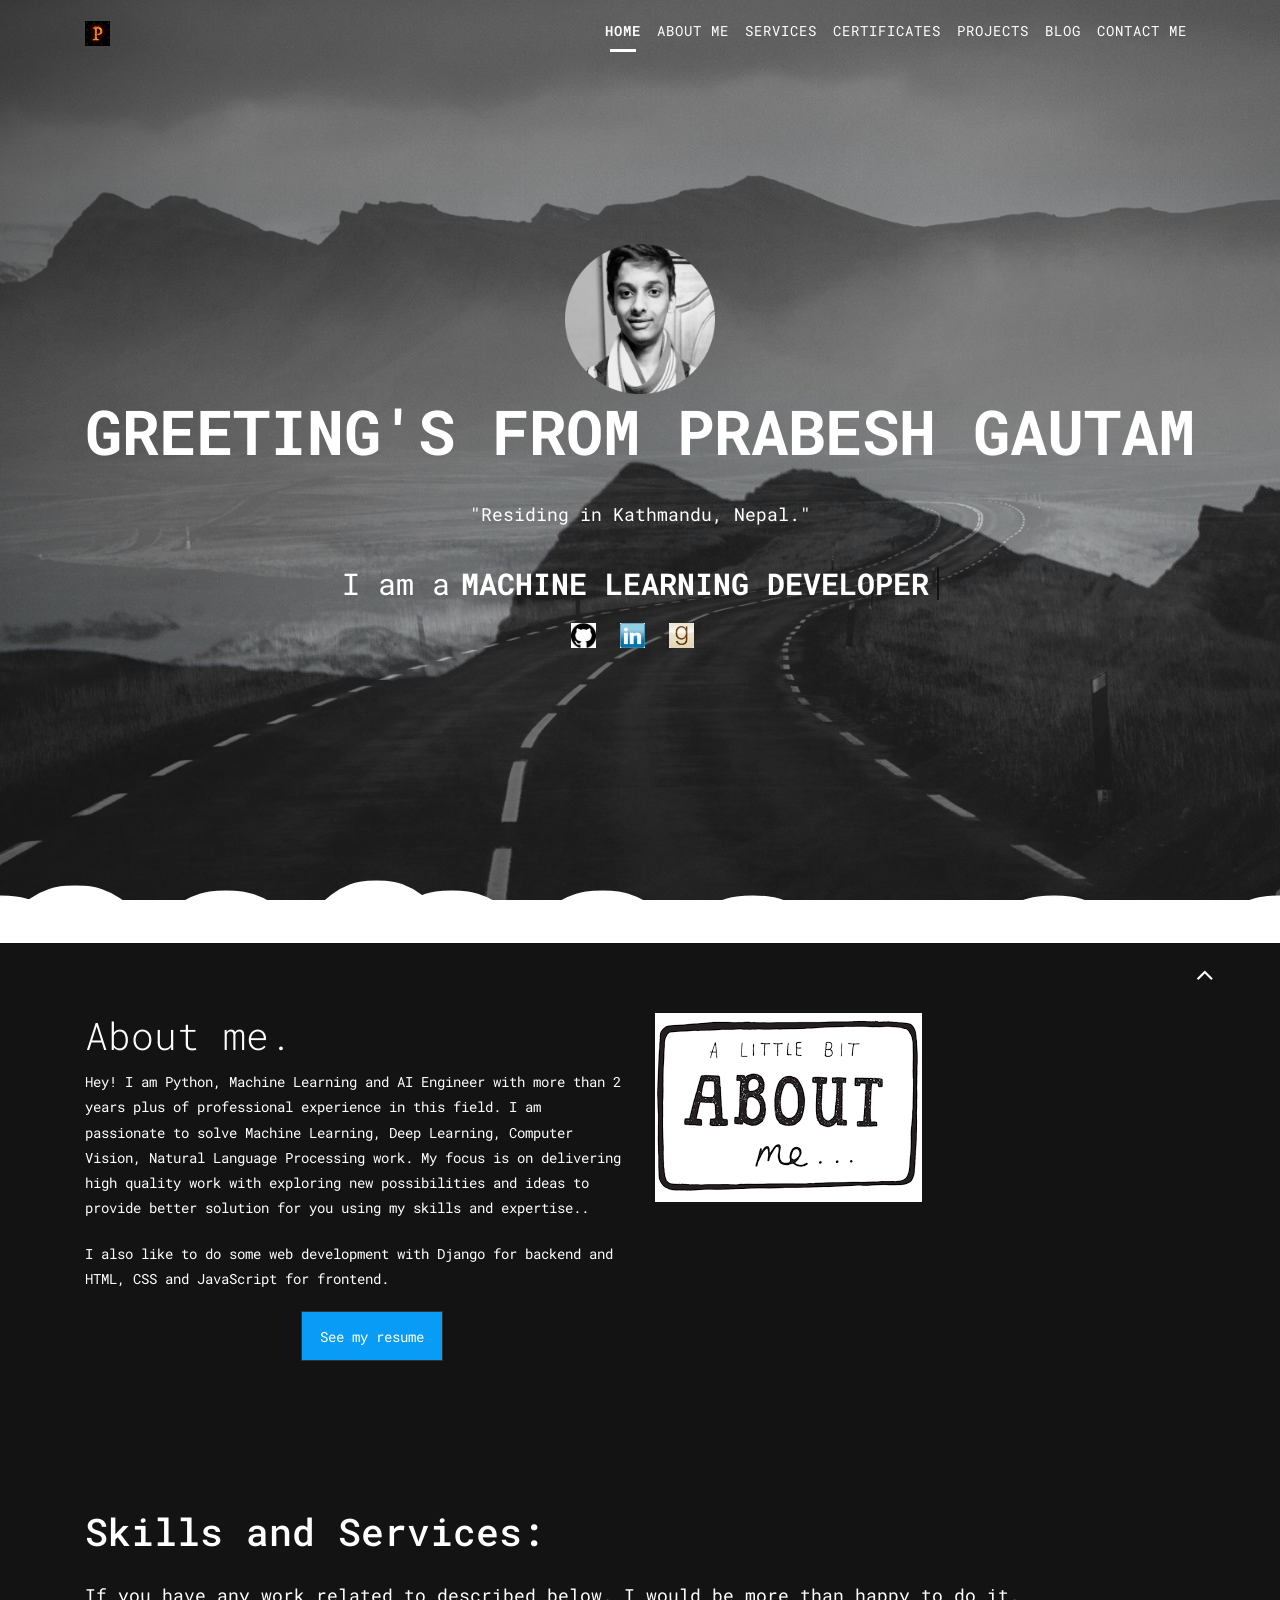
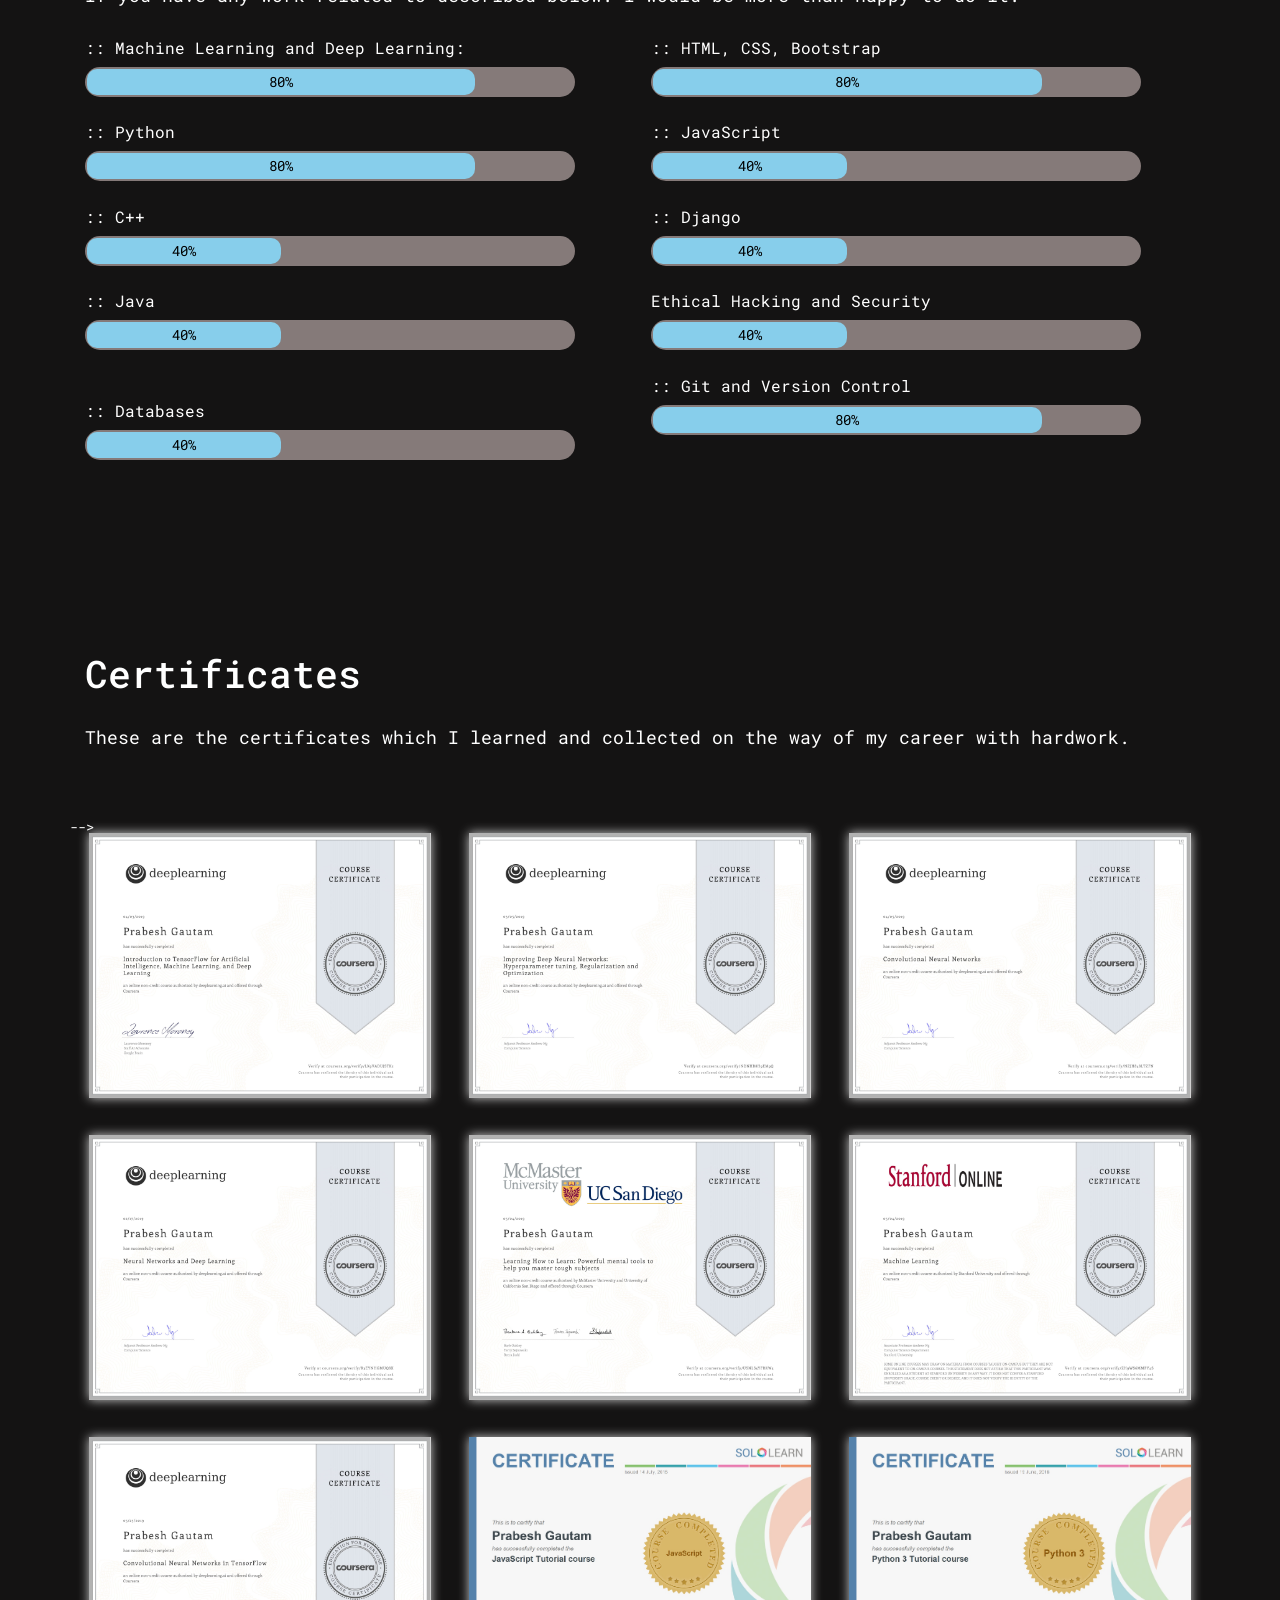
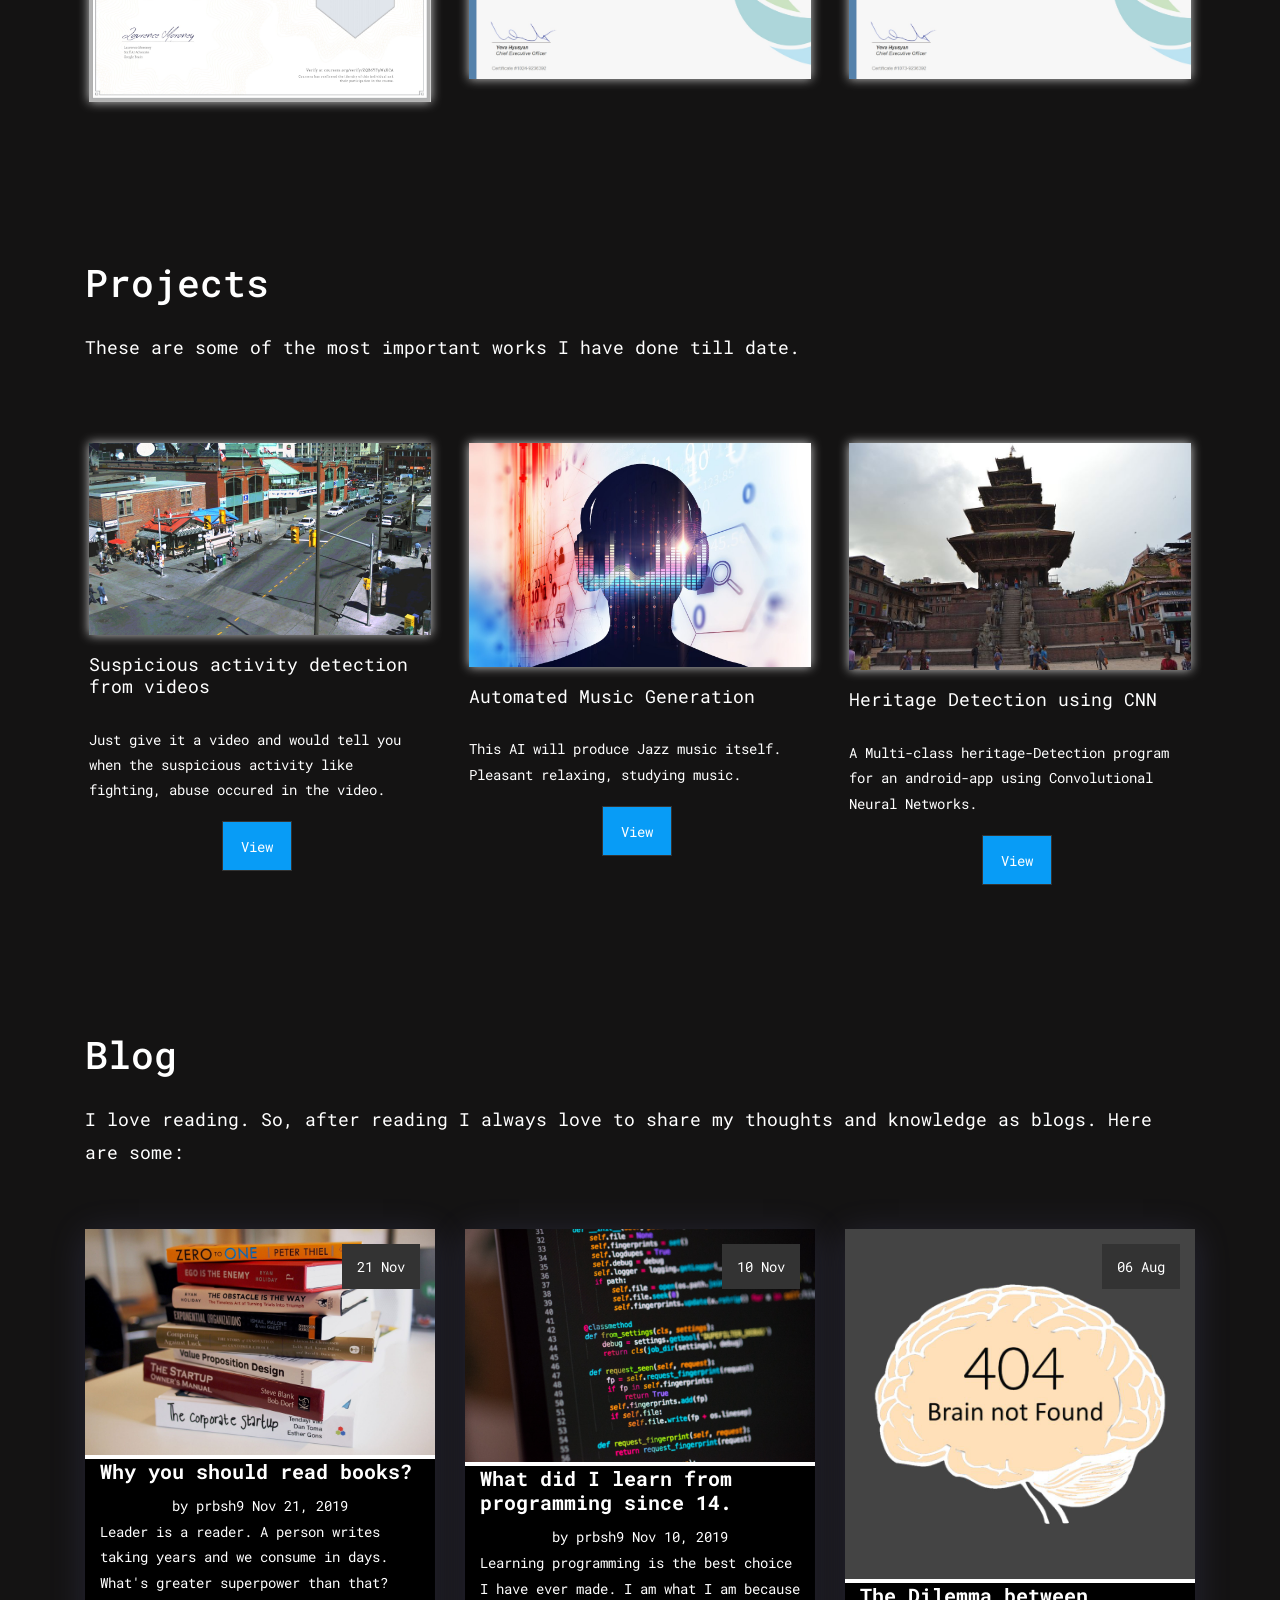
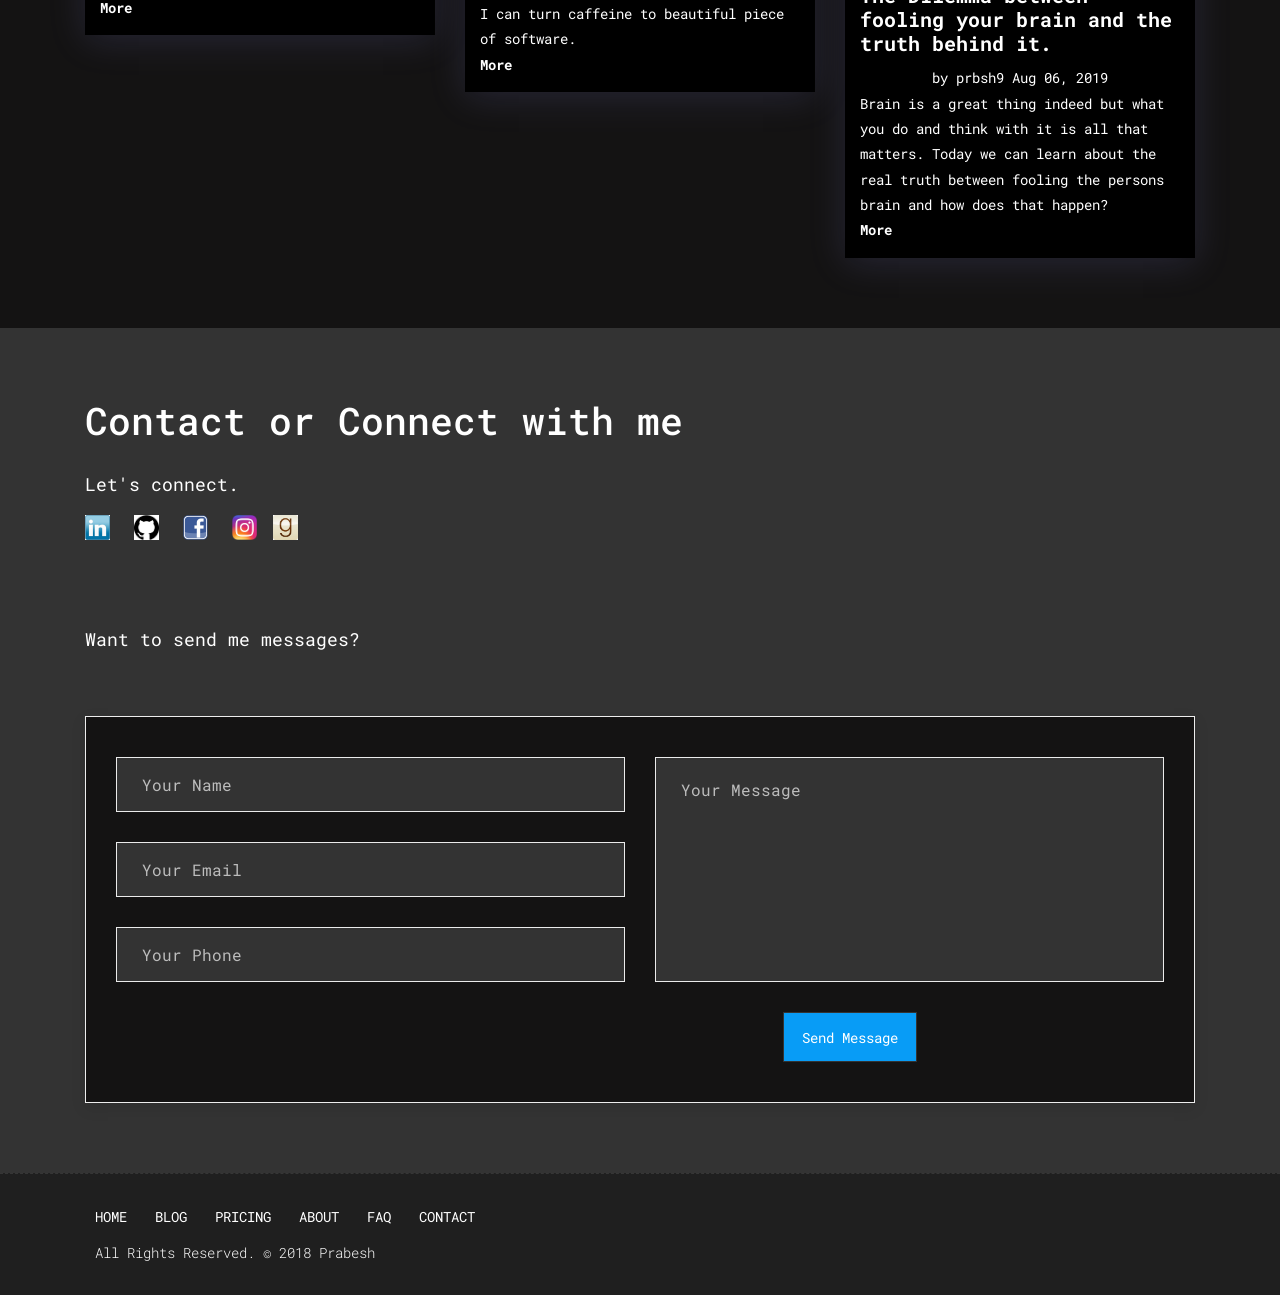
==== commit 4cc67b6a: "added certificates" ====
--- a/index.html
+++ b/index.html
@@ -74,7 +74,7 @@
               <a class="nav-link js-scroll-trigger" href="#certificates">Certificates</a>
             </li>
             <li class="nav-item">
-              <a class="nav-link js-scroll-trigger" href="#portfolio">Portfolio</a>
+              <a class="nav-link js-scroll-trigger" href="#Projects">Projects</a>
             </li>
 			<li class="nav-item">
               <a class="nav-link js-scroll-trigger" href="#blog">Blog</a>
@@ -283,7 +283,26 @@
                             <a href="uploads/certificate7.jpg" target="_blank" class="hoverbutton global-radius"></a>
                         </div>
                     </div>
-                </div>
+                </div> 
+
+                <div class="col-md-4 col-sm-6 gallery-grid gal_c gal_a">
+                    <div class="gallery-single fix">
+                        <img src="uploads/certificate8.jpg" class="img-fluid" alt="Image">
+                        <div class="img-overlay">
+                            <a href="uploads/certificate8.jpg" target="_blank" class="hoverbutton global-radius"></a>
+                        </div>
+                    </div>
+                </div> 
+
+                <div class="col-md-4 col-sm-6 gallery-grid gal_c gal_a">
+                    <div class="gallery-single fix">
+                        <img src="uploads/certificate9.jpg" class="img-fluid" alt="Image">
+                        <div class="img-overlay">
+                            <a href="uploads/certificate9.jpg" target="_blank" class="hoverbutton global-radius"></a>
+                        </div>
+                    </div>
+                </div> 
+
              --></div>
             </div>
         </div>
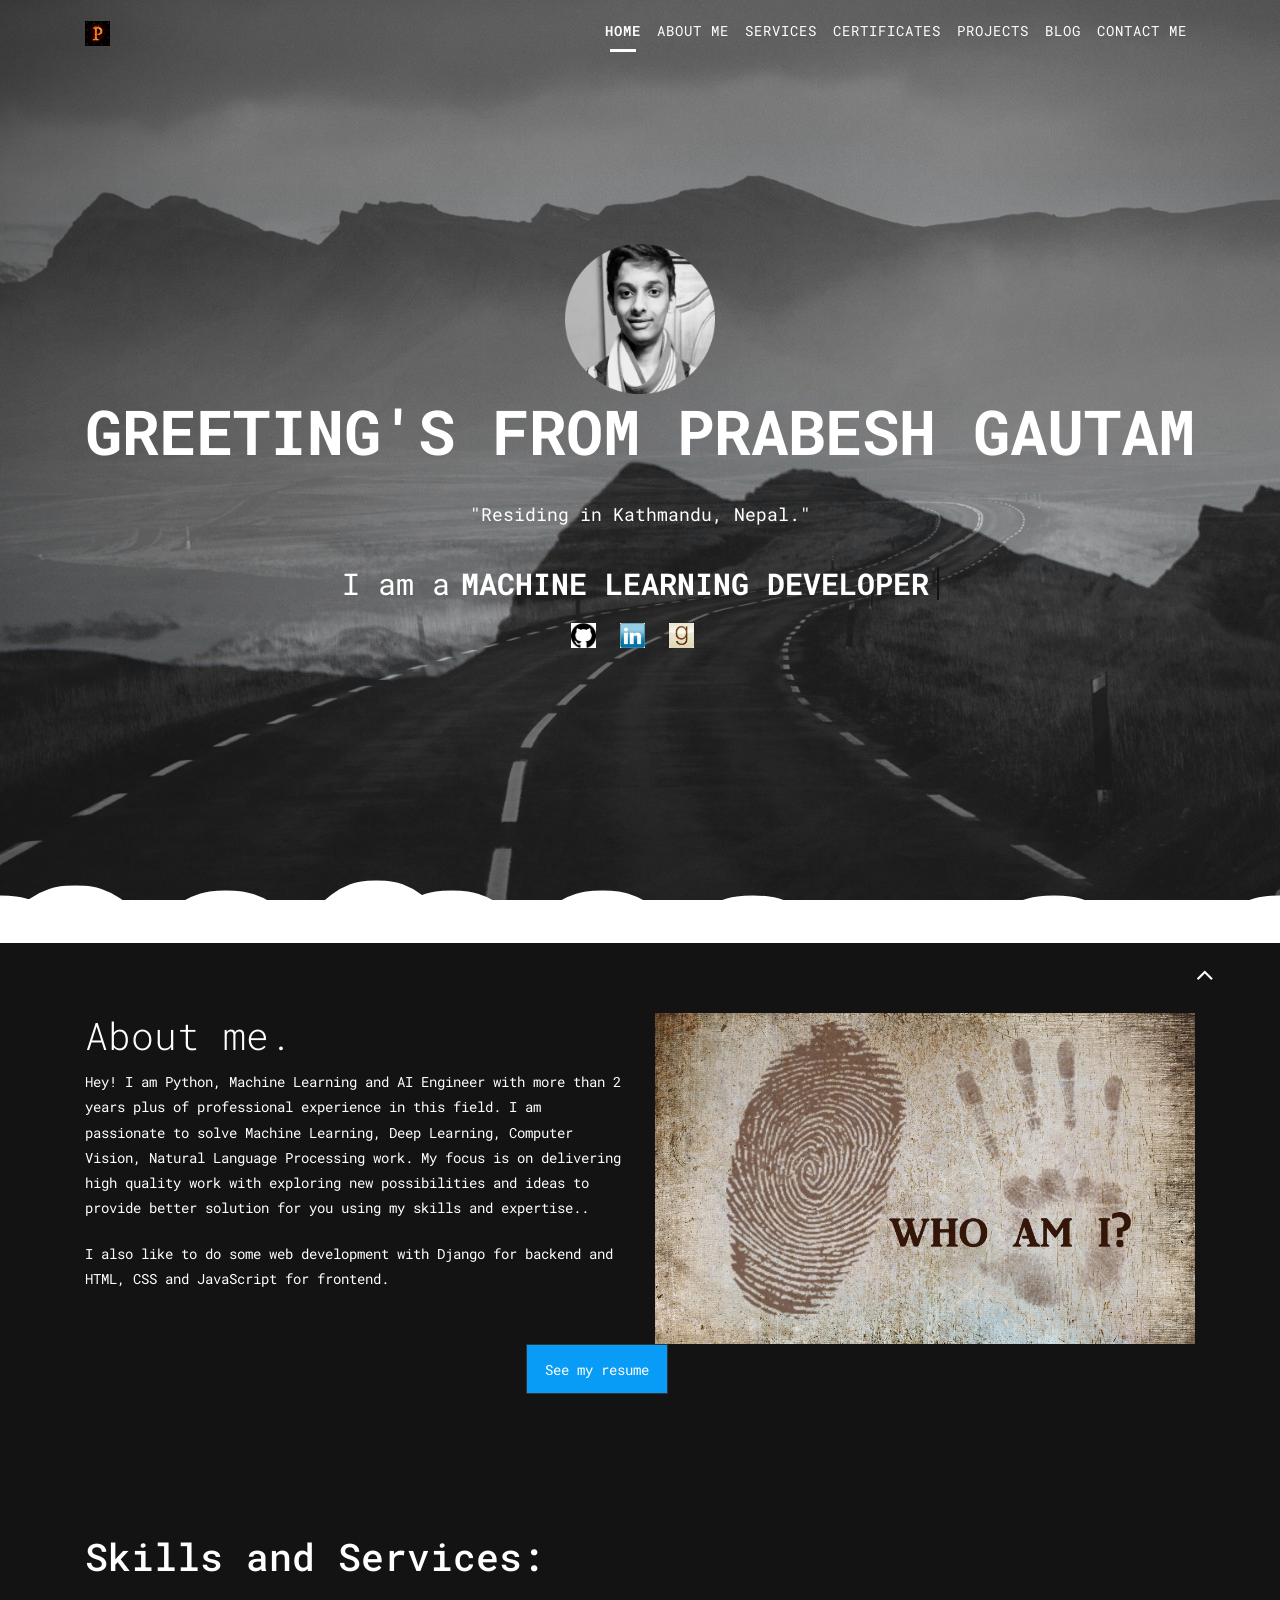
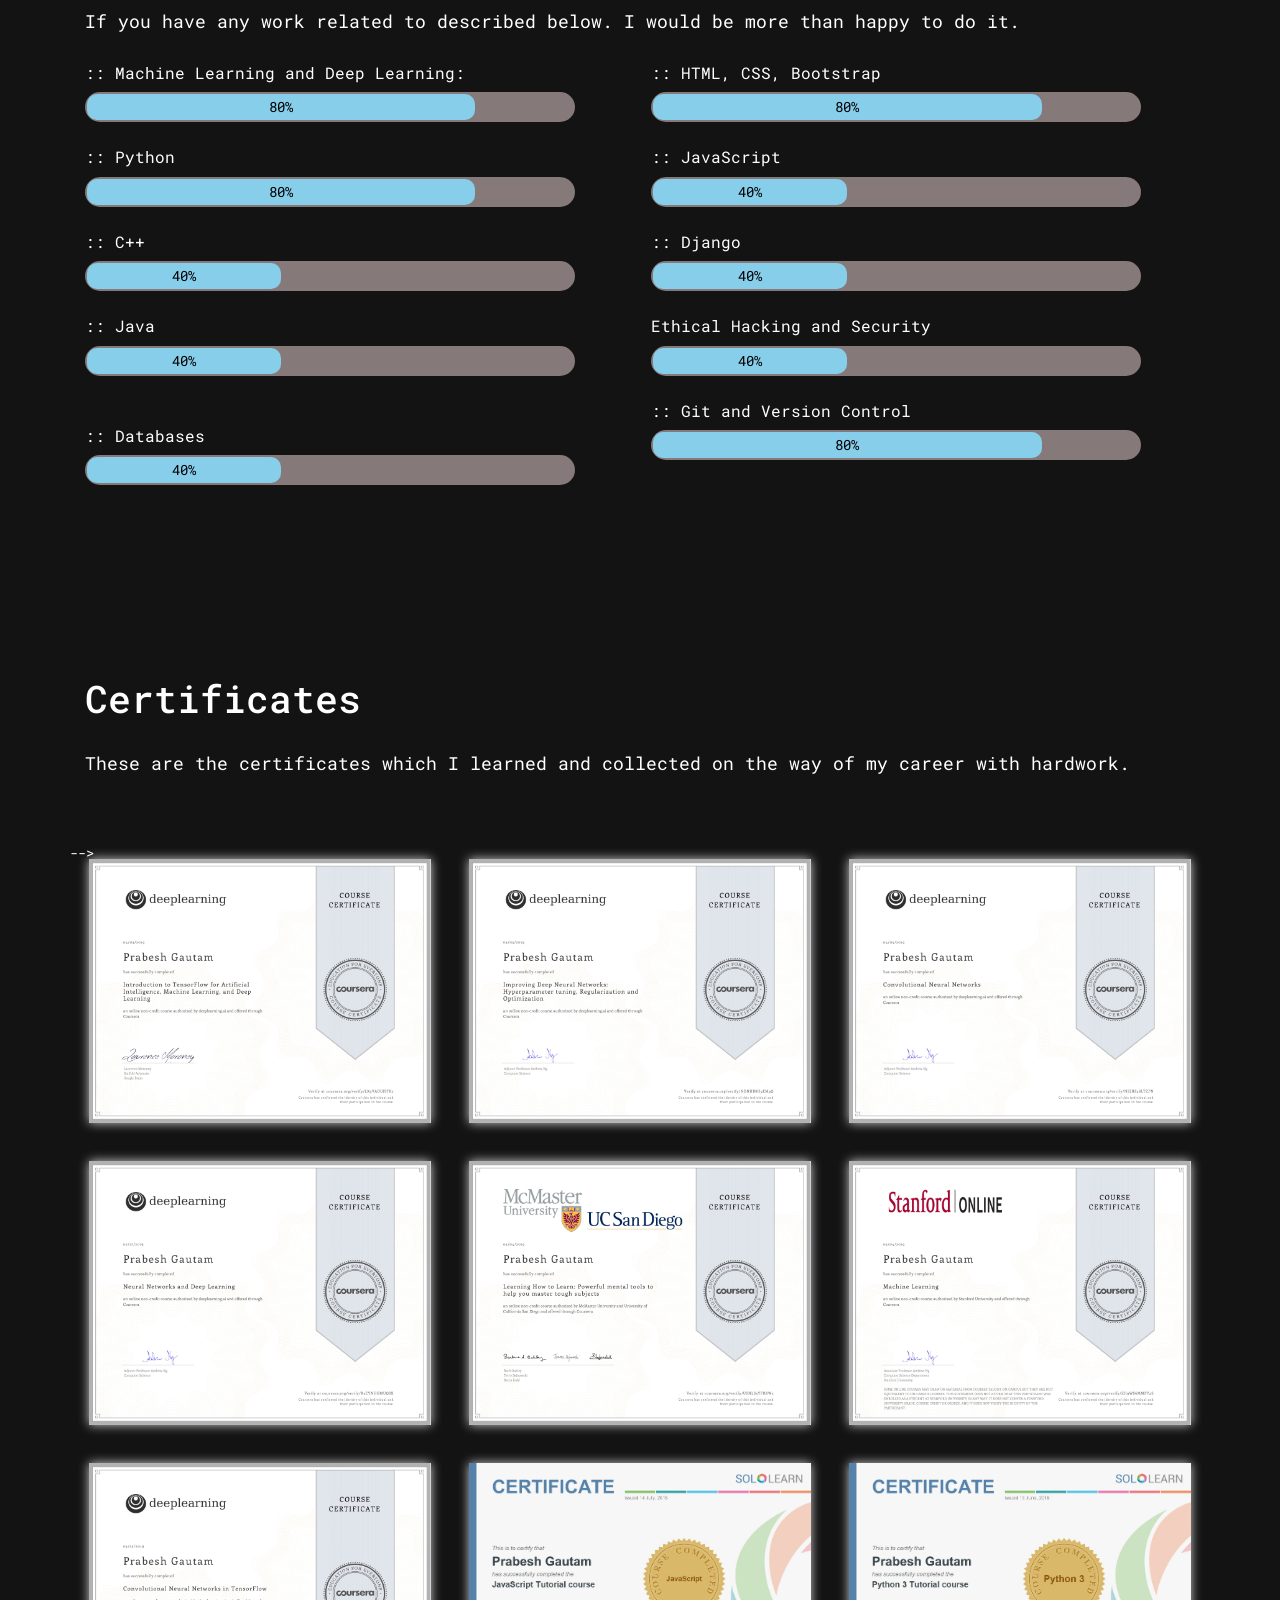
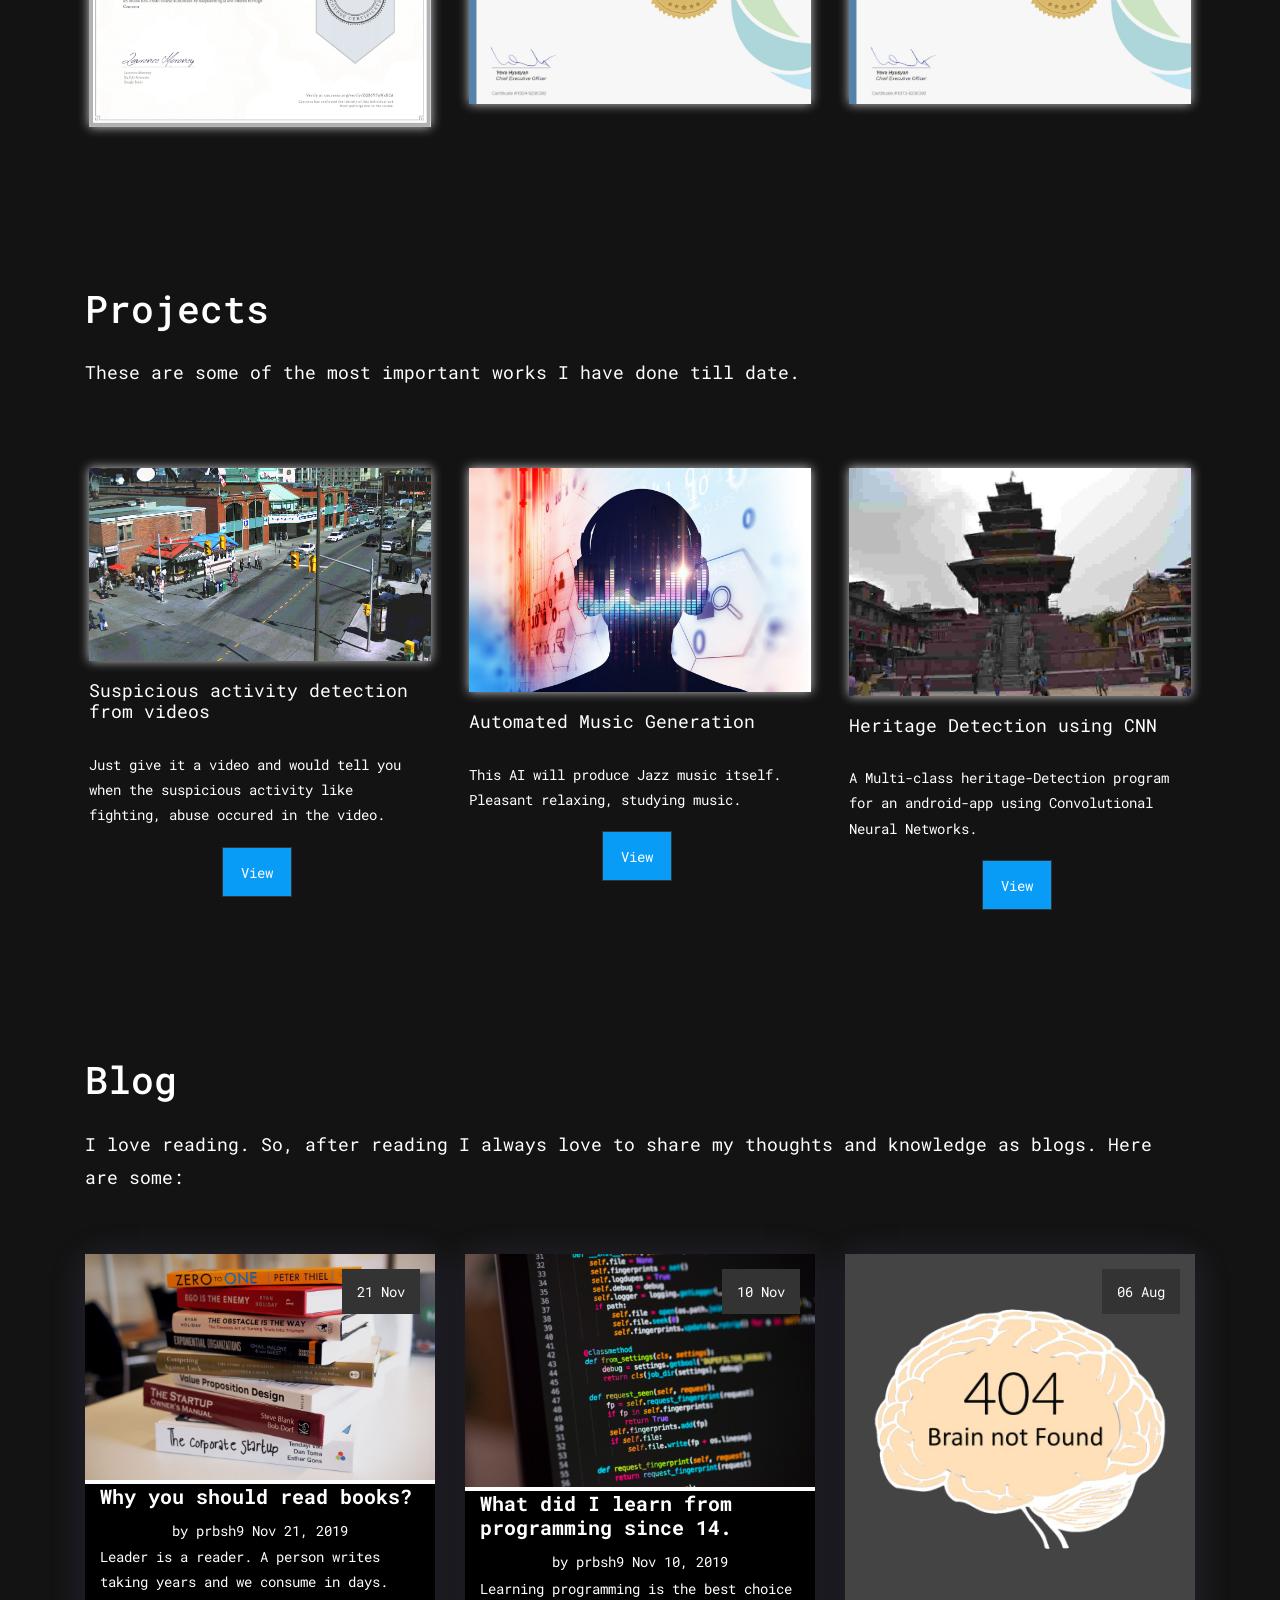
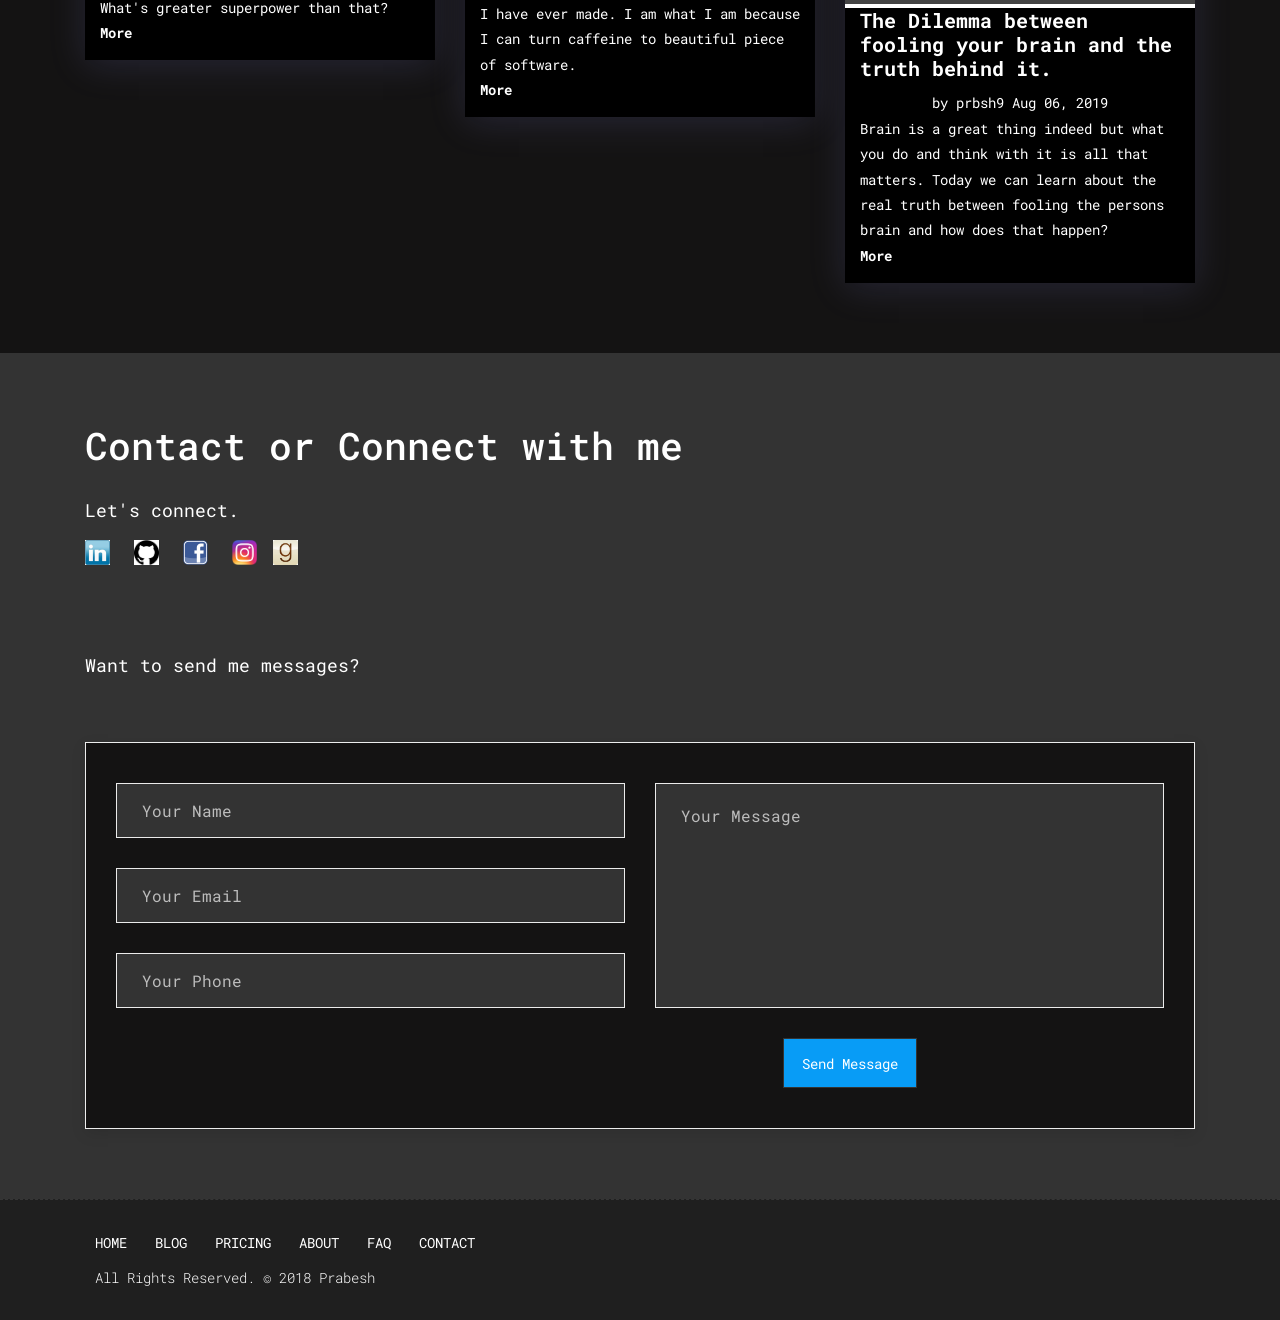
==== commit 97920476: "low-res" ====
--- a/index.html
+++ b/index.html
@@ -152,15 +152,16 @@
                         <p> Hey! I am Python, Machine Learning and AI Engineer with more than 2 years plus of professional experience in this field. I am passionate to solve Machine Learning, Deep Learning, Computer Vision, Natural Language Processing work. My focus is on delivering high quality work with exploring new possibilities and ideas to provide better solution for you using my skills and expertise.. </p>
                         <p>I also like to do some web development with Django for backend and HTML, CSS and JavaScript for frontend.</p>
 
-                        <a href="uploads/resume.pdf"  target="_blank" class="sim-btn btn-hover-new"  data-text="See my resume"><span>See my resume</span></a>
+                        
                     </div><!-- end messagebox -->
                 </div><!-- end col -->
 
                 <div class="col-md-6">
                     
-                        <img src="uploads/about.png" alt="" class="img-fluid img-rounded">
-                    
+                        <img src="uploads/whoAmI.jpg" alt="" class="img-fluid img-rounded">
+                        
                 </div><!-- end col -->
+                <a href="uploads/resume.pdf"  target="_blank" class="sim-btn btn-hover-new"  data-text="See my resume"><span>See my resume</span></a>
             </div><!-- end row -->
         </div><!-- end container -->
     </div><!-- end section -->
@@ -347,7 +348,7 @@
                 
                 <div class="col-md-4 col-sm-6 gallery-grid gal_a gal_c">
                     <div class="gallery-single fix">
-                        <img src="uploads/heritagedetection.jpg" class="img-fluid" alt="Image">
+                        <img src="uploads/heritagedetectionlow.jpg" class="img-fluid" alt="Image">
                         
                     </div>
                     
--- a/style.css
+++ b/style.css
@@ -2600,3 +2600,10 @@
   from {transform:scale(0)} 
   to {transform:scale(1)}
 }
+
+
+/*Added Later ones*/
+
+.right {
+float: right !important;
+}
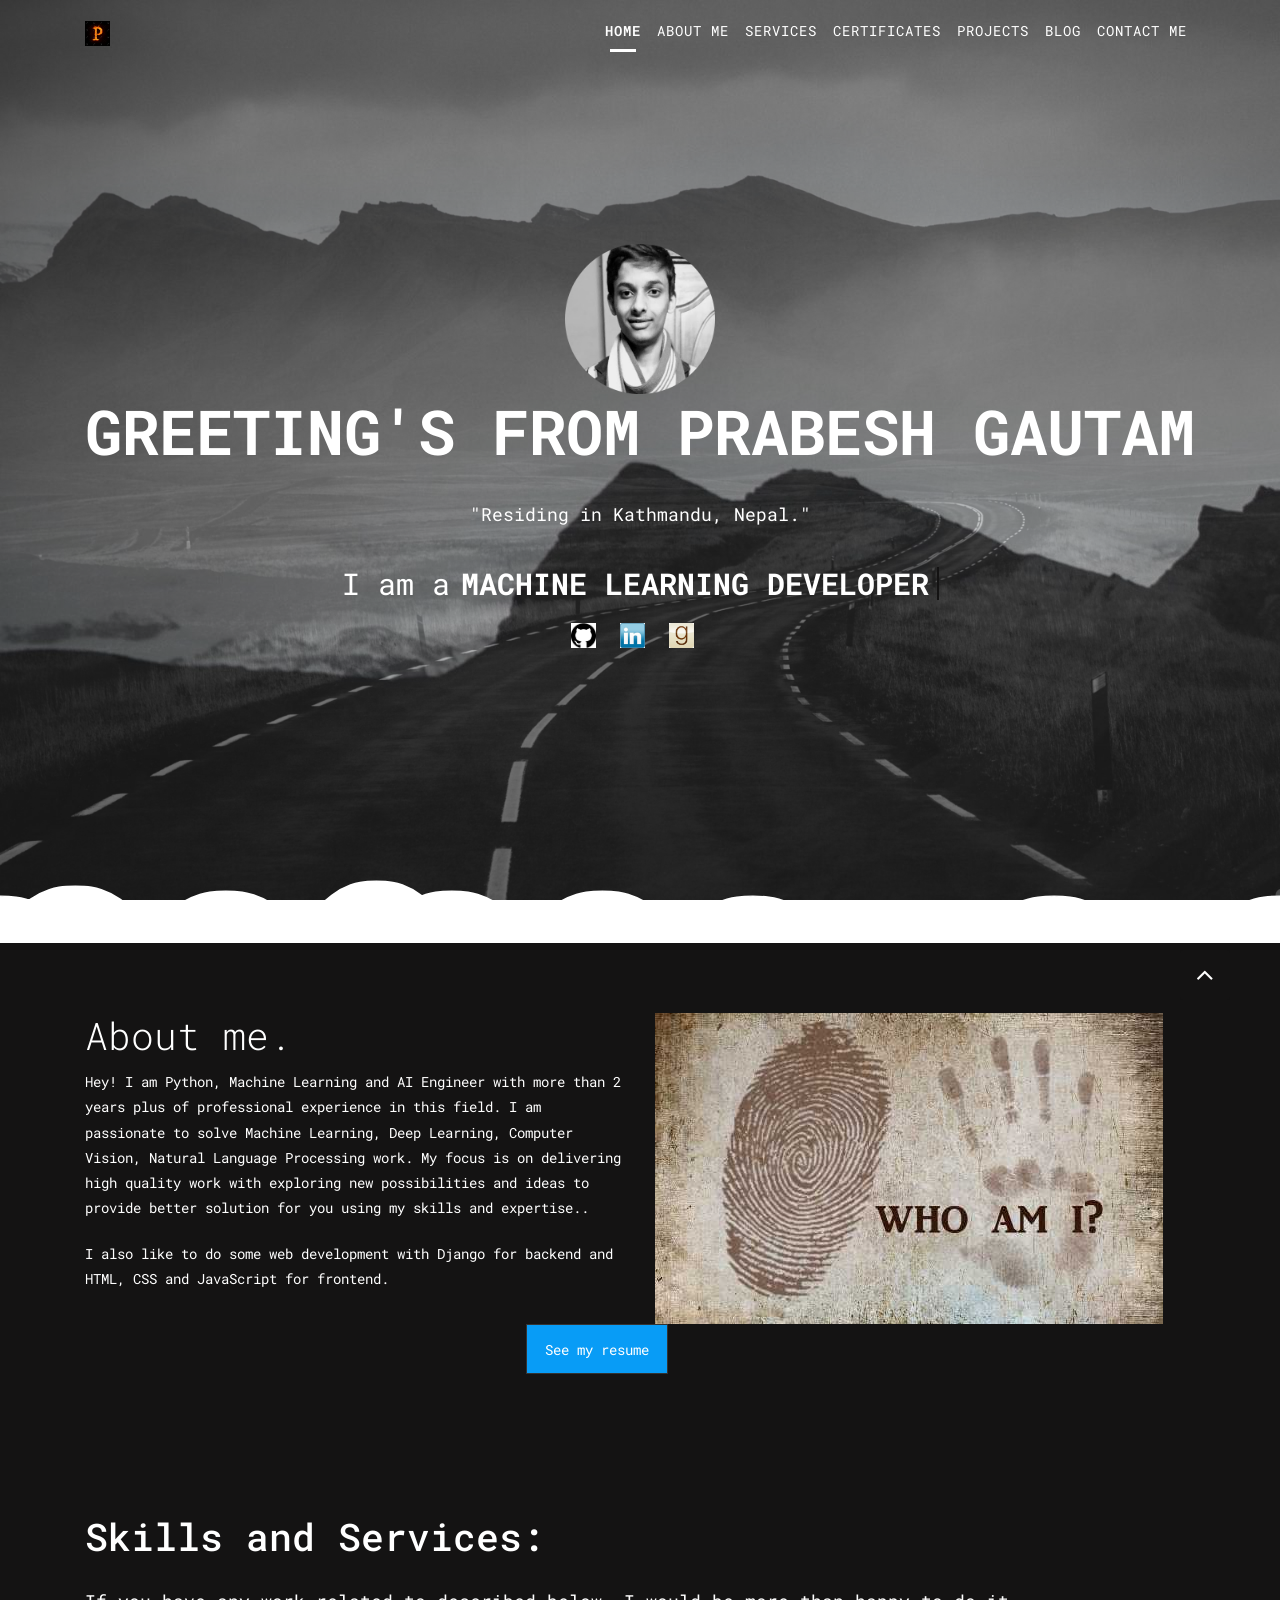
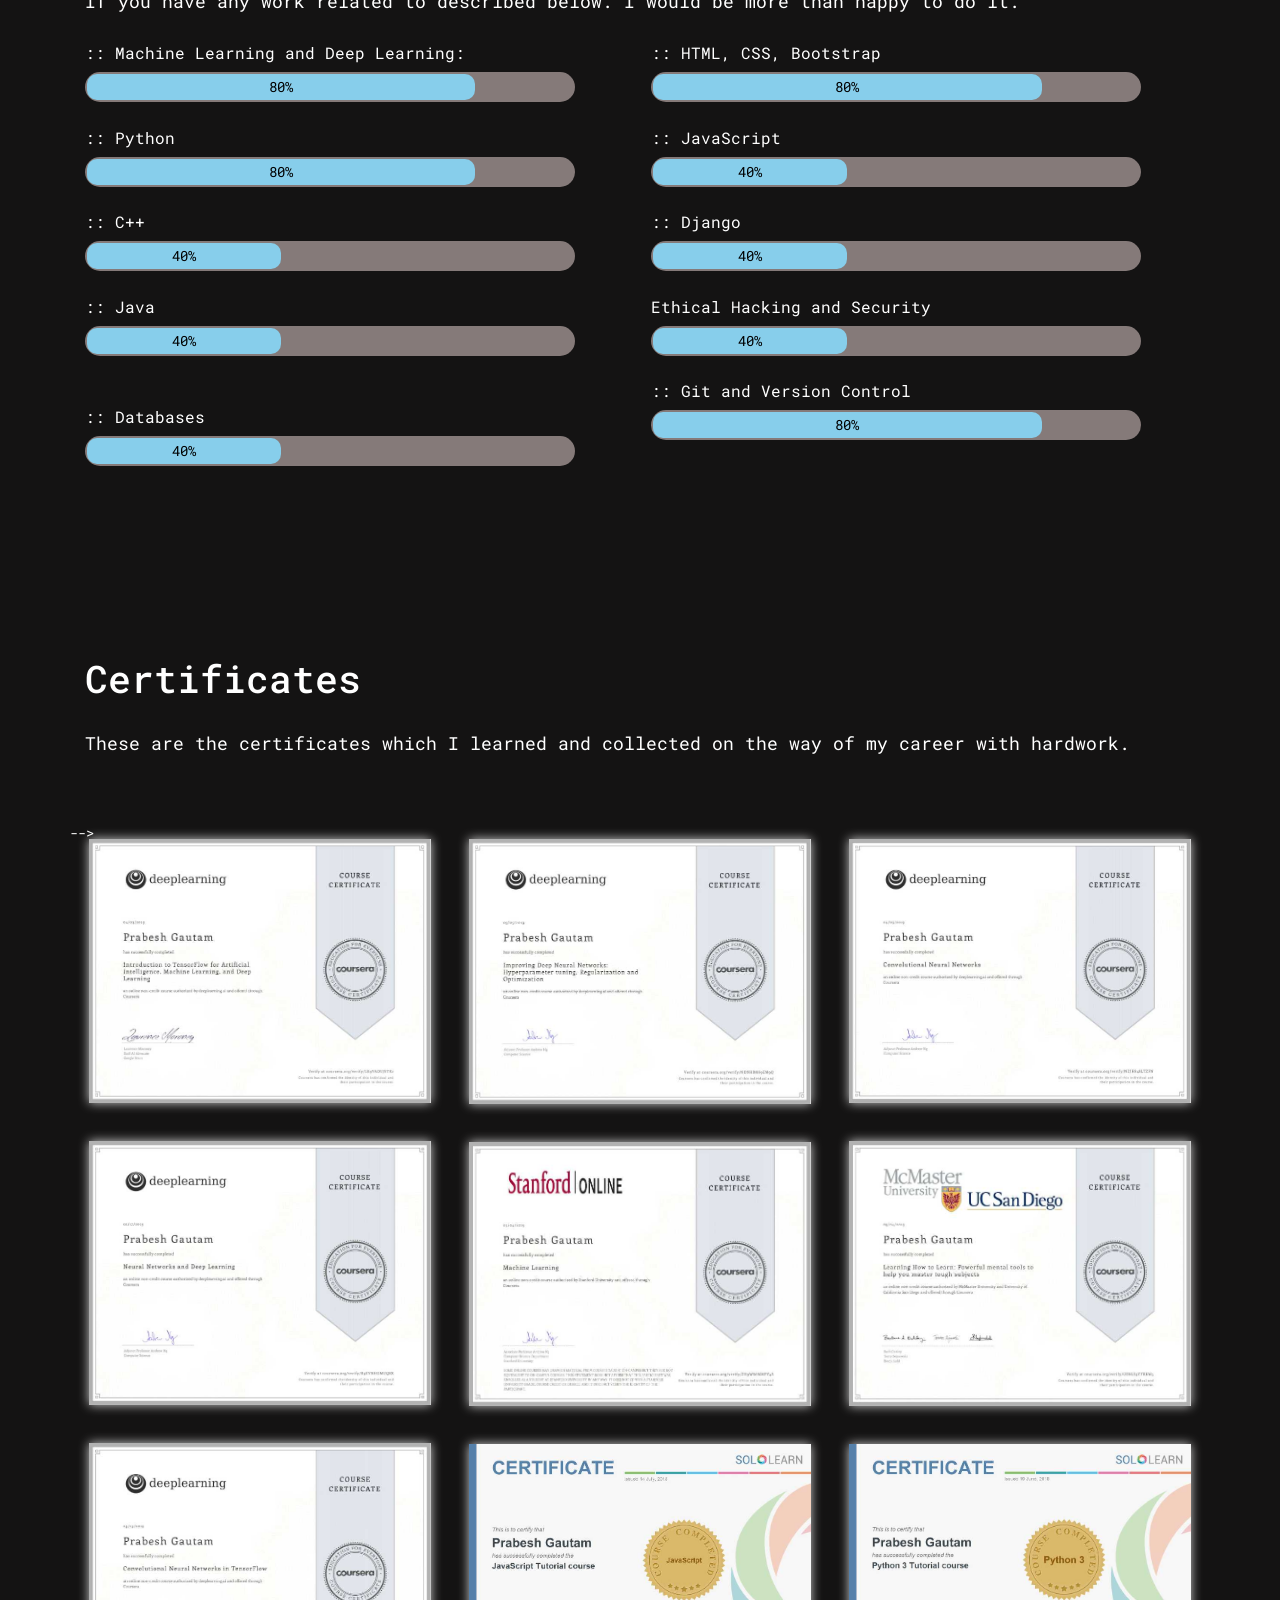
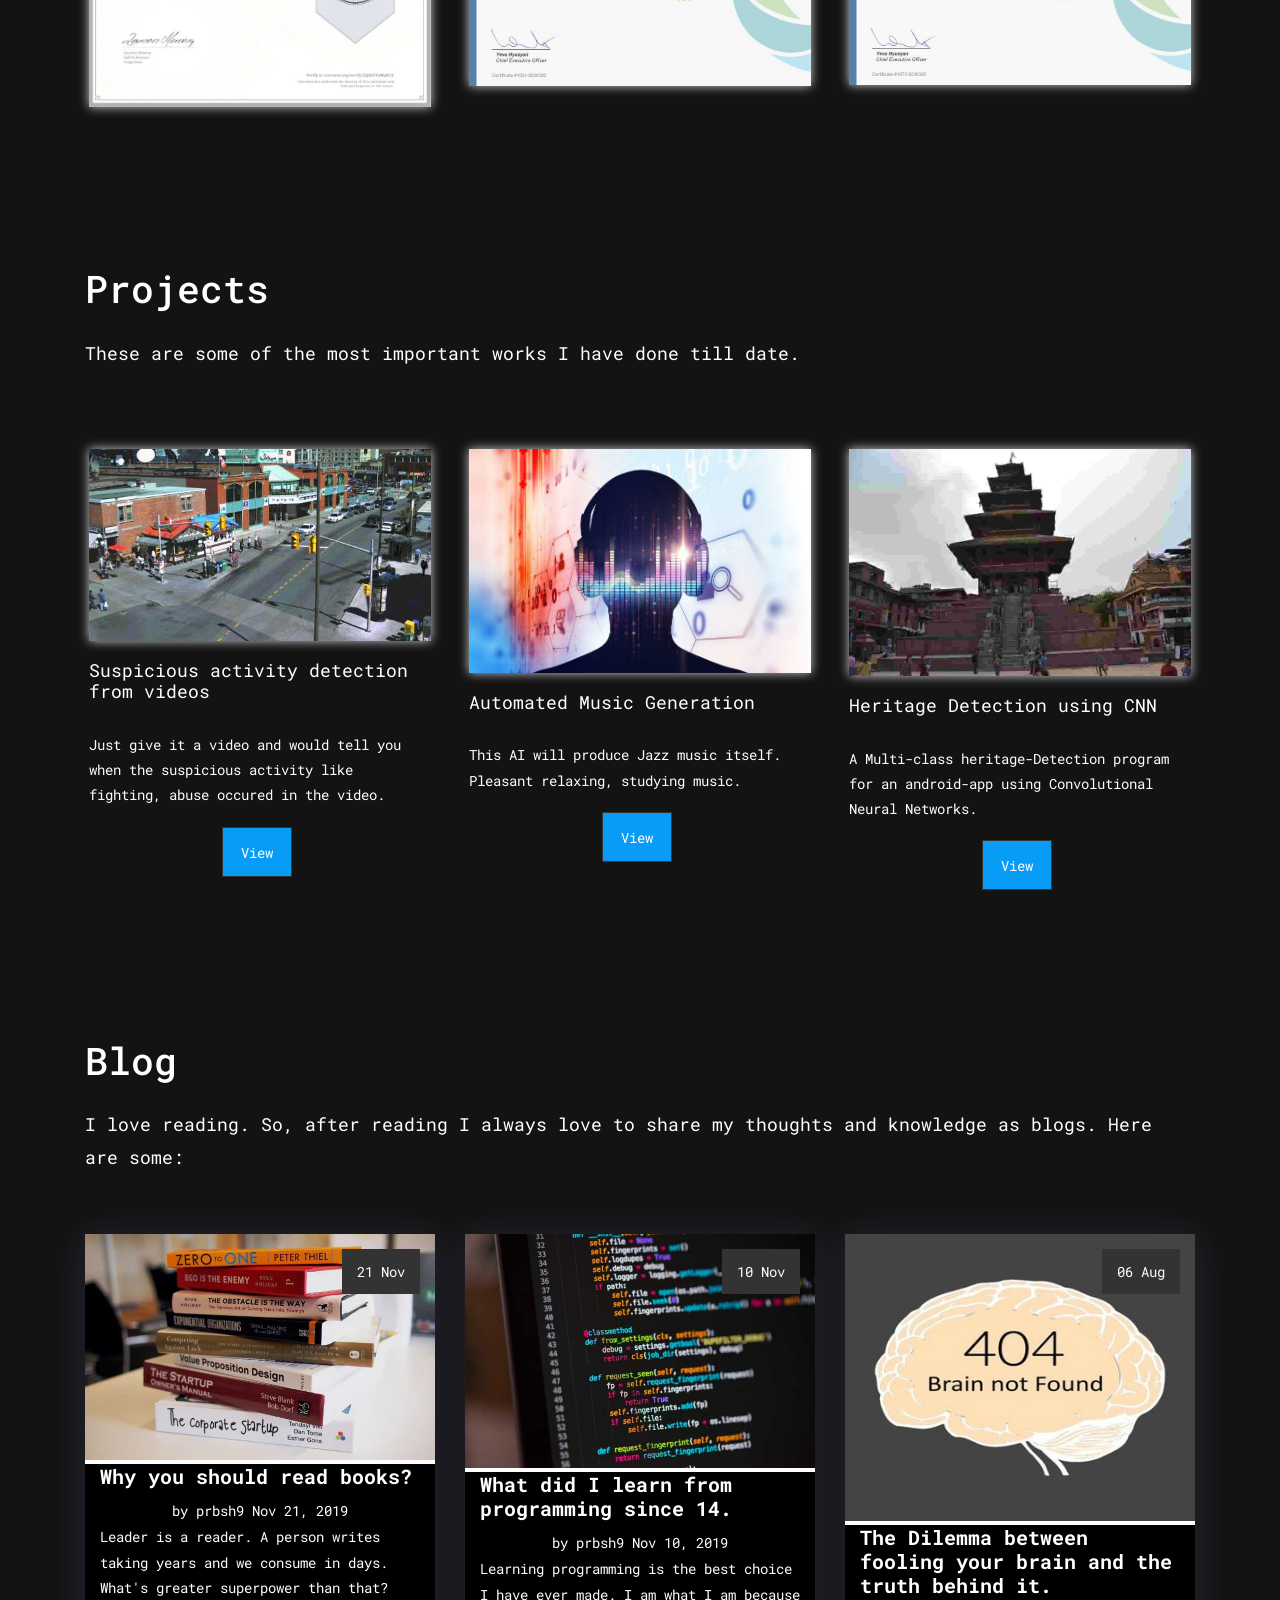
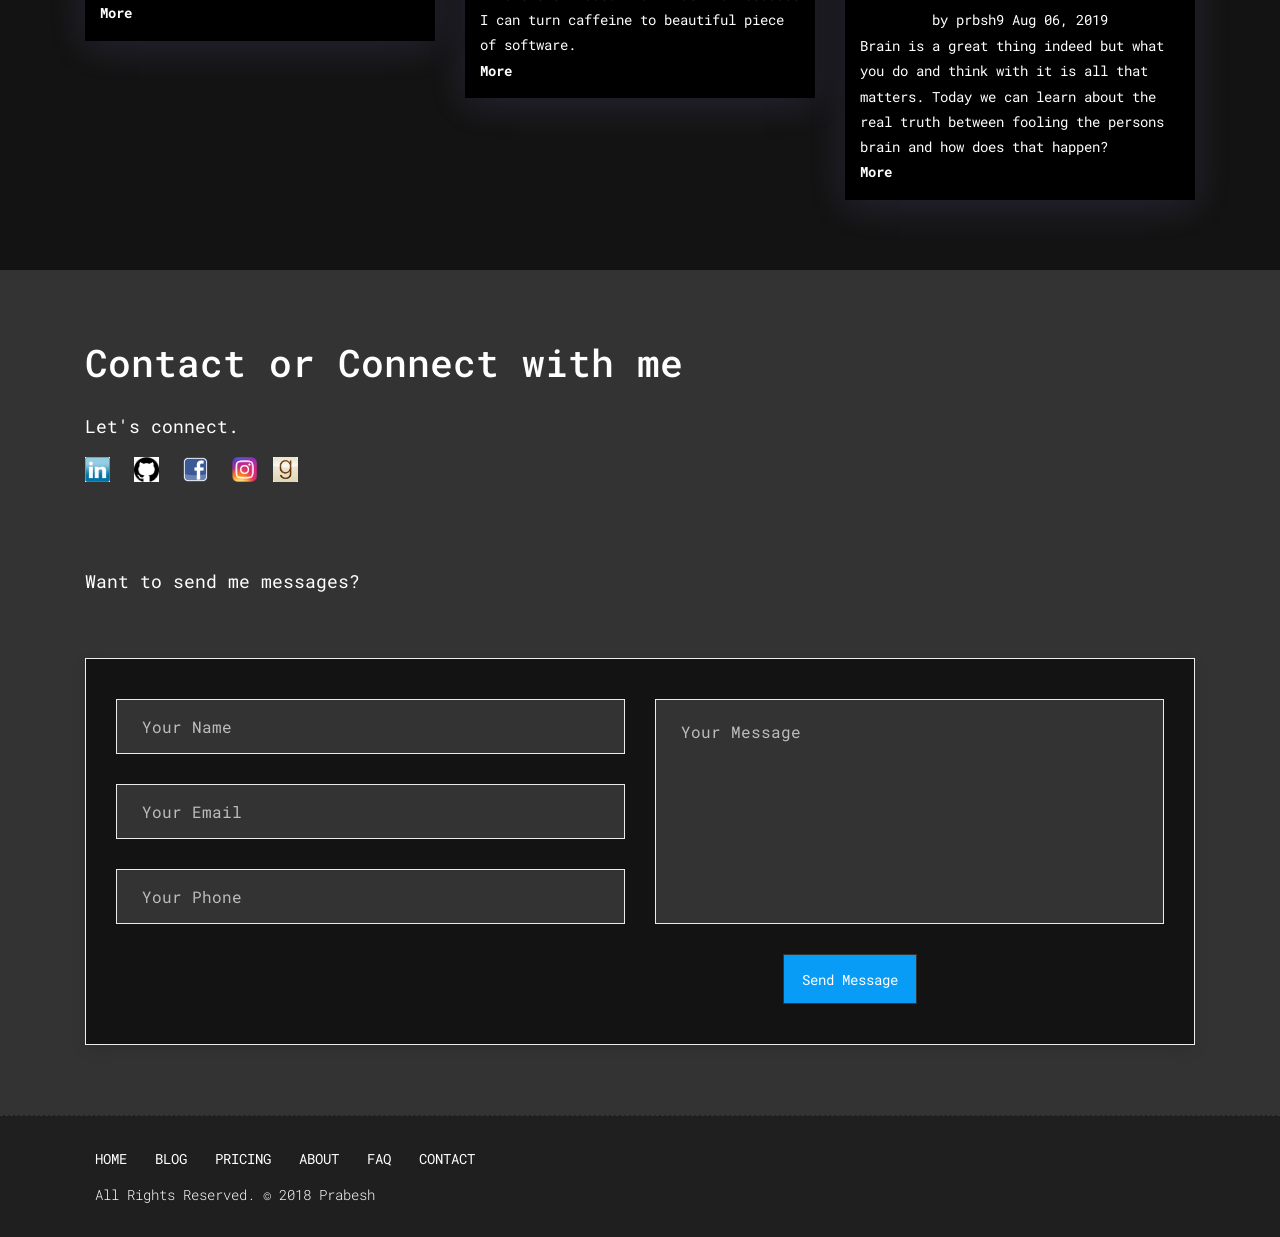
==== commit fcbcc3ef: "blog-pic-added" ====
--- a/index.html
+++ b/index.html
@@ -402,7 +402,7 @@
 				<div class="col-md-4 col-sm-6 col-lg-4">
 					<div class="post-box">
 						<div class="post-thumb">
-							<img src="uploads/programming.jfif" class="img-fluid" alt="post-img" />
+							<img src="uploads/programming.jpg" class="img-fluid" alt="post-img" />
 							<div class="date">
 								<span>10</span>
 								<span>Nov</span>
@@ -423,7 +423,7 @@
 				<div class="col-md-4 col-sm-6 col-lg-4">
 					<div class="post-box">
 						<div class="post-thumb">
-							<img src="uploads/brain.jfif" class="img-fluid" alt="post-img" />
+							<img src="uploads/brain.jpg" class="img-fluid" alt="post-img" />
 							<div class="date">
 								<span>06</span>
 								<span>Aug</span>
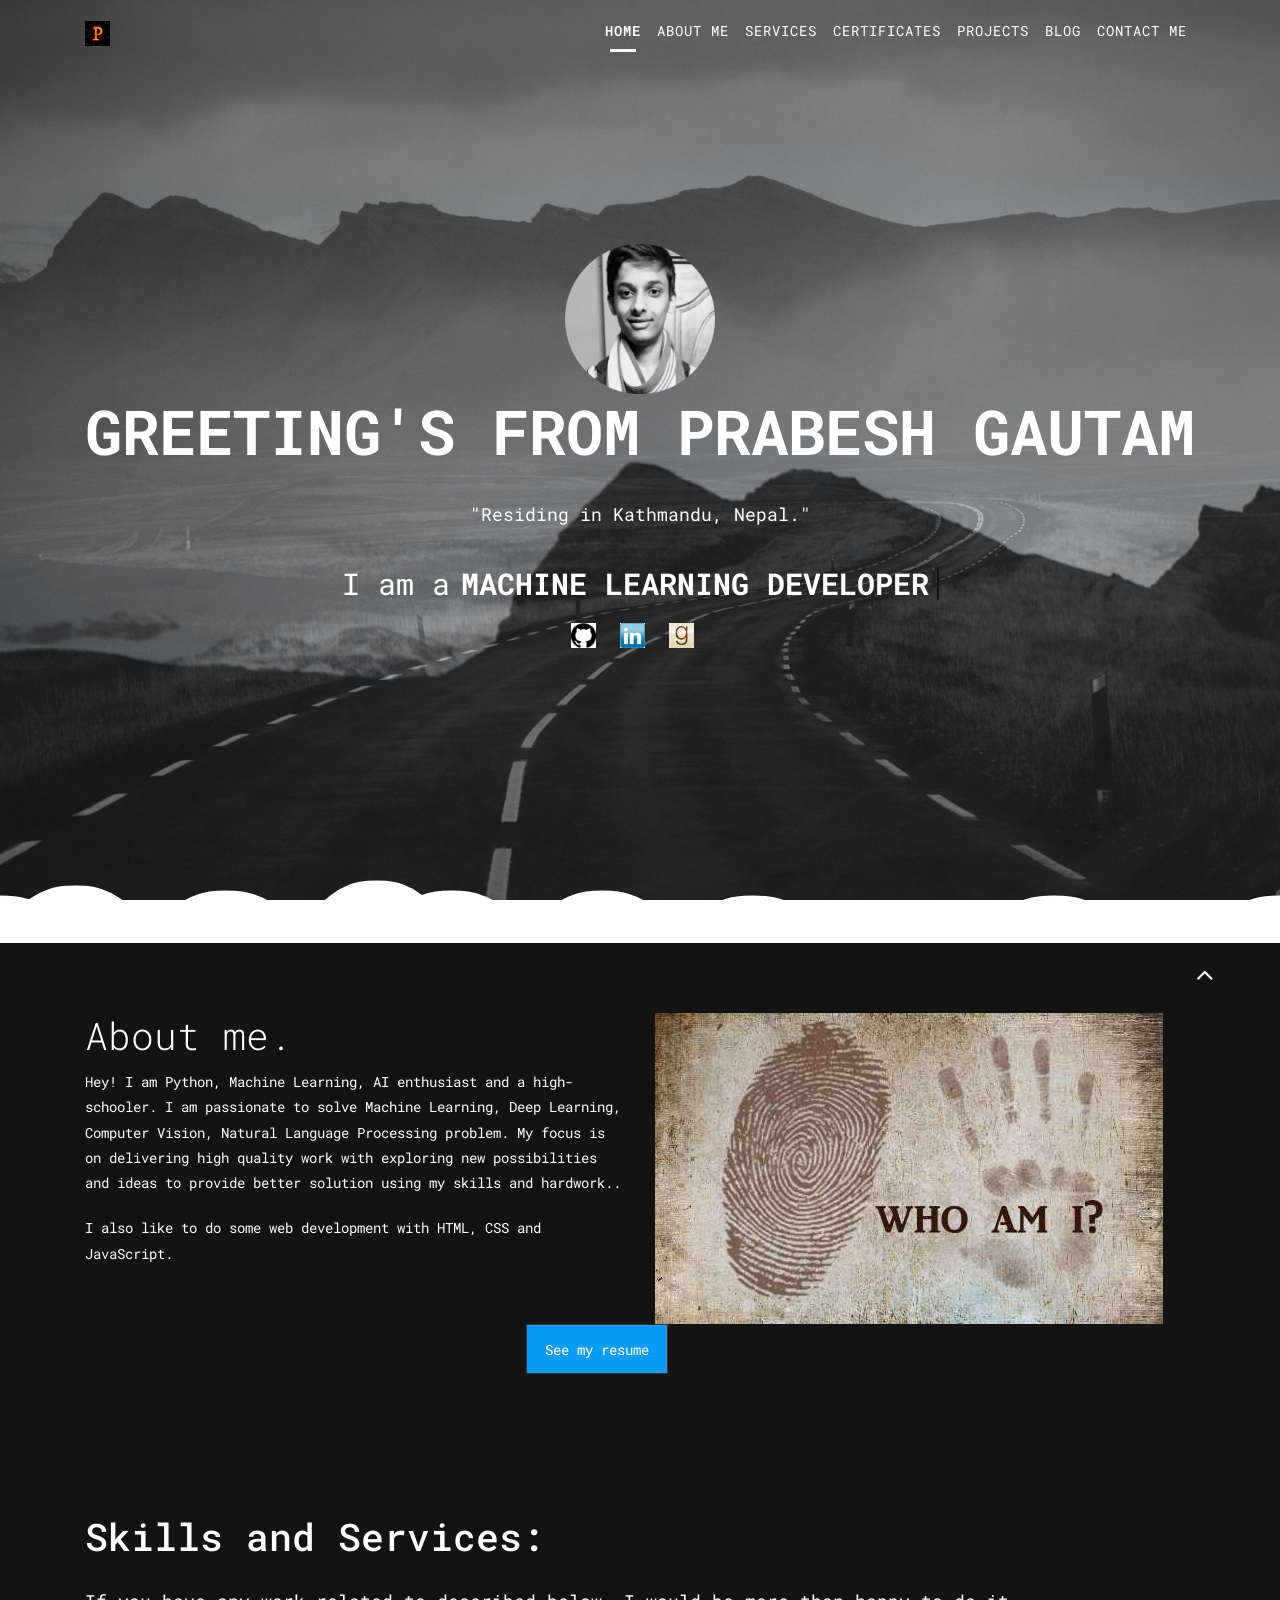
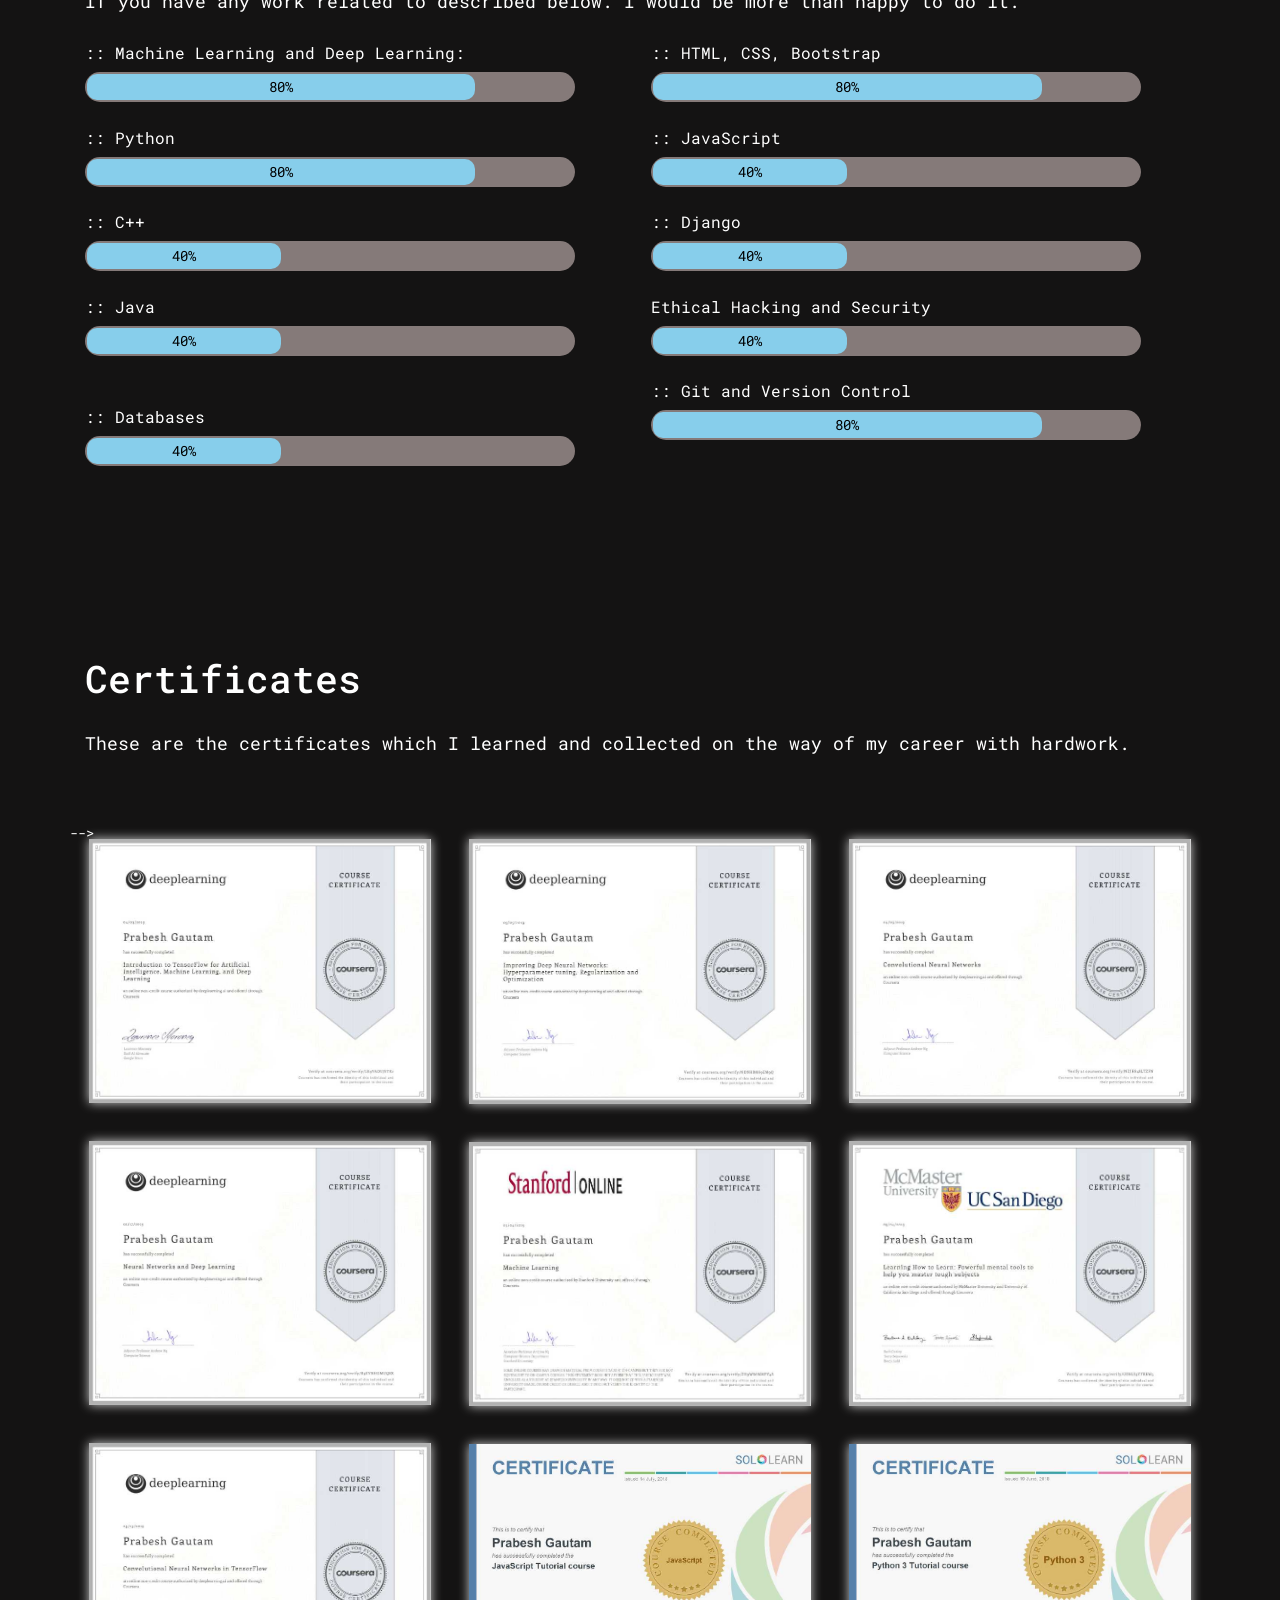
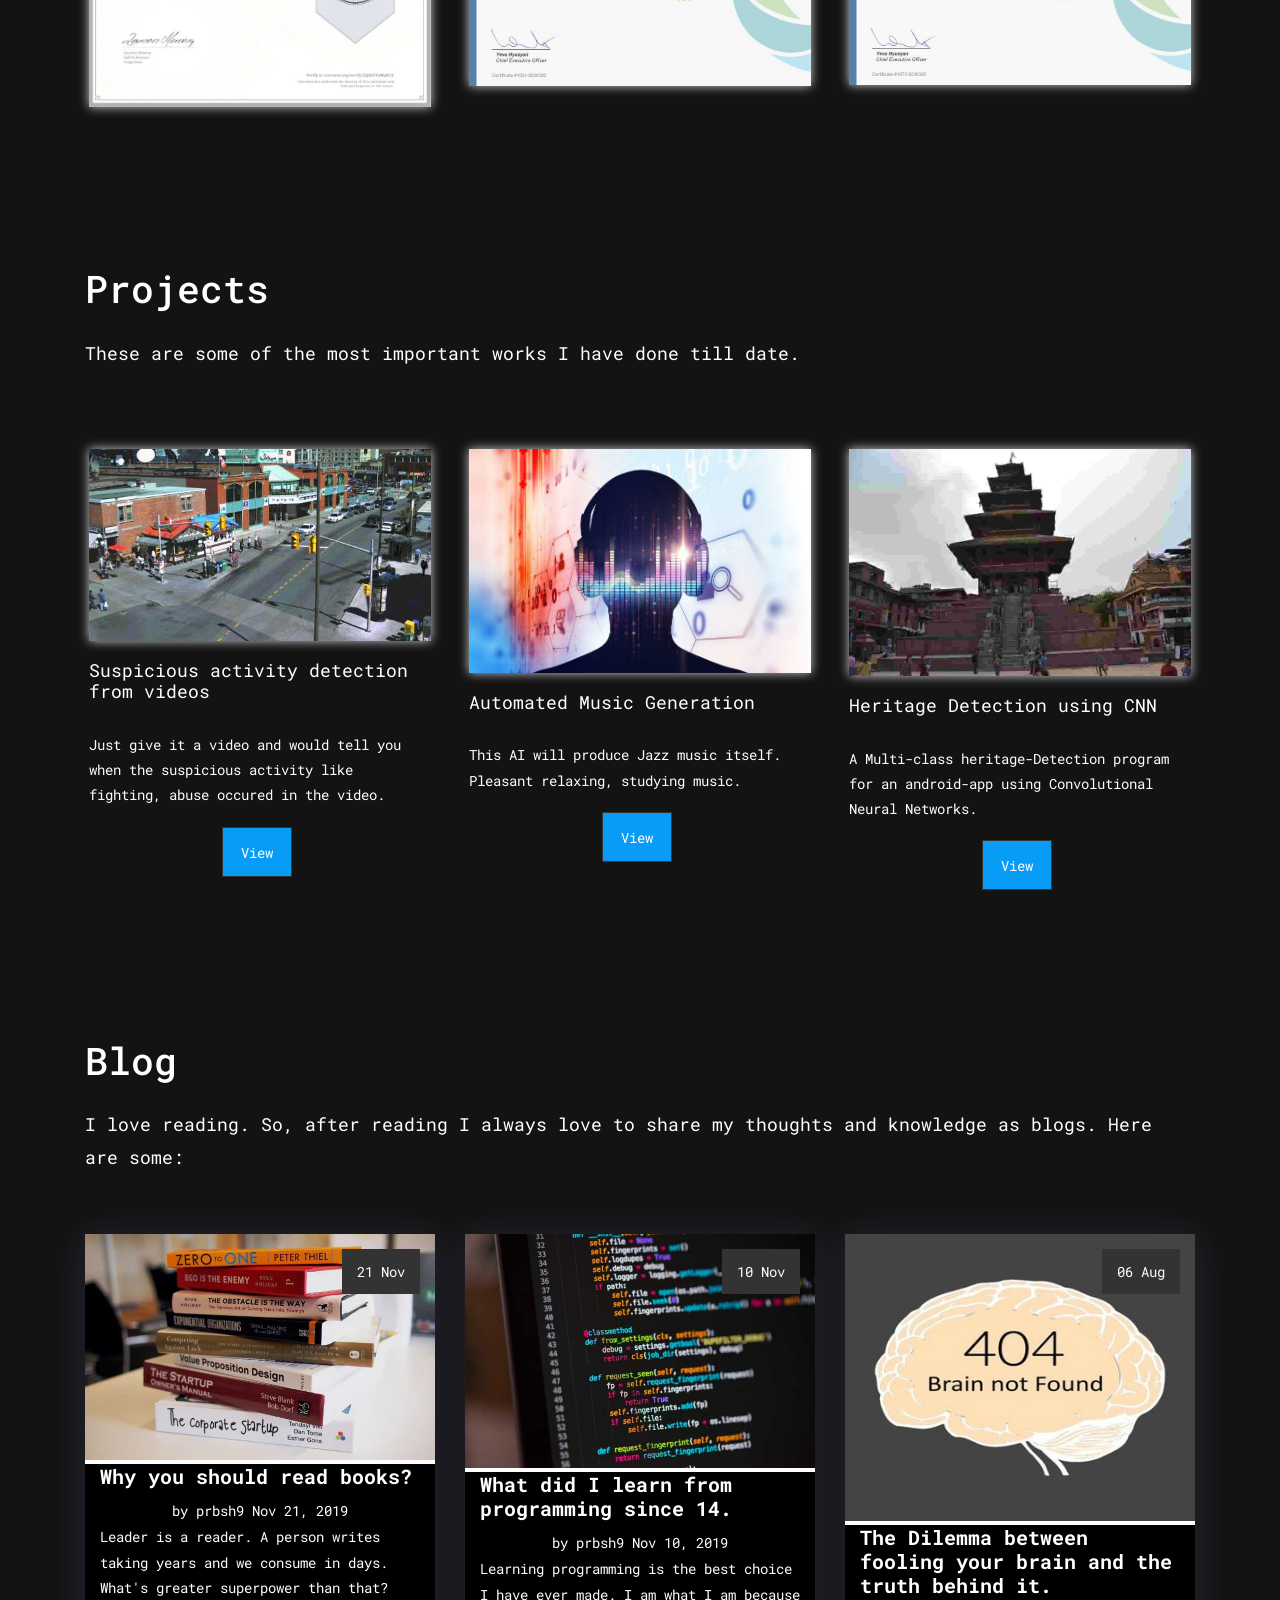
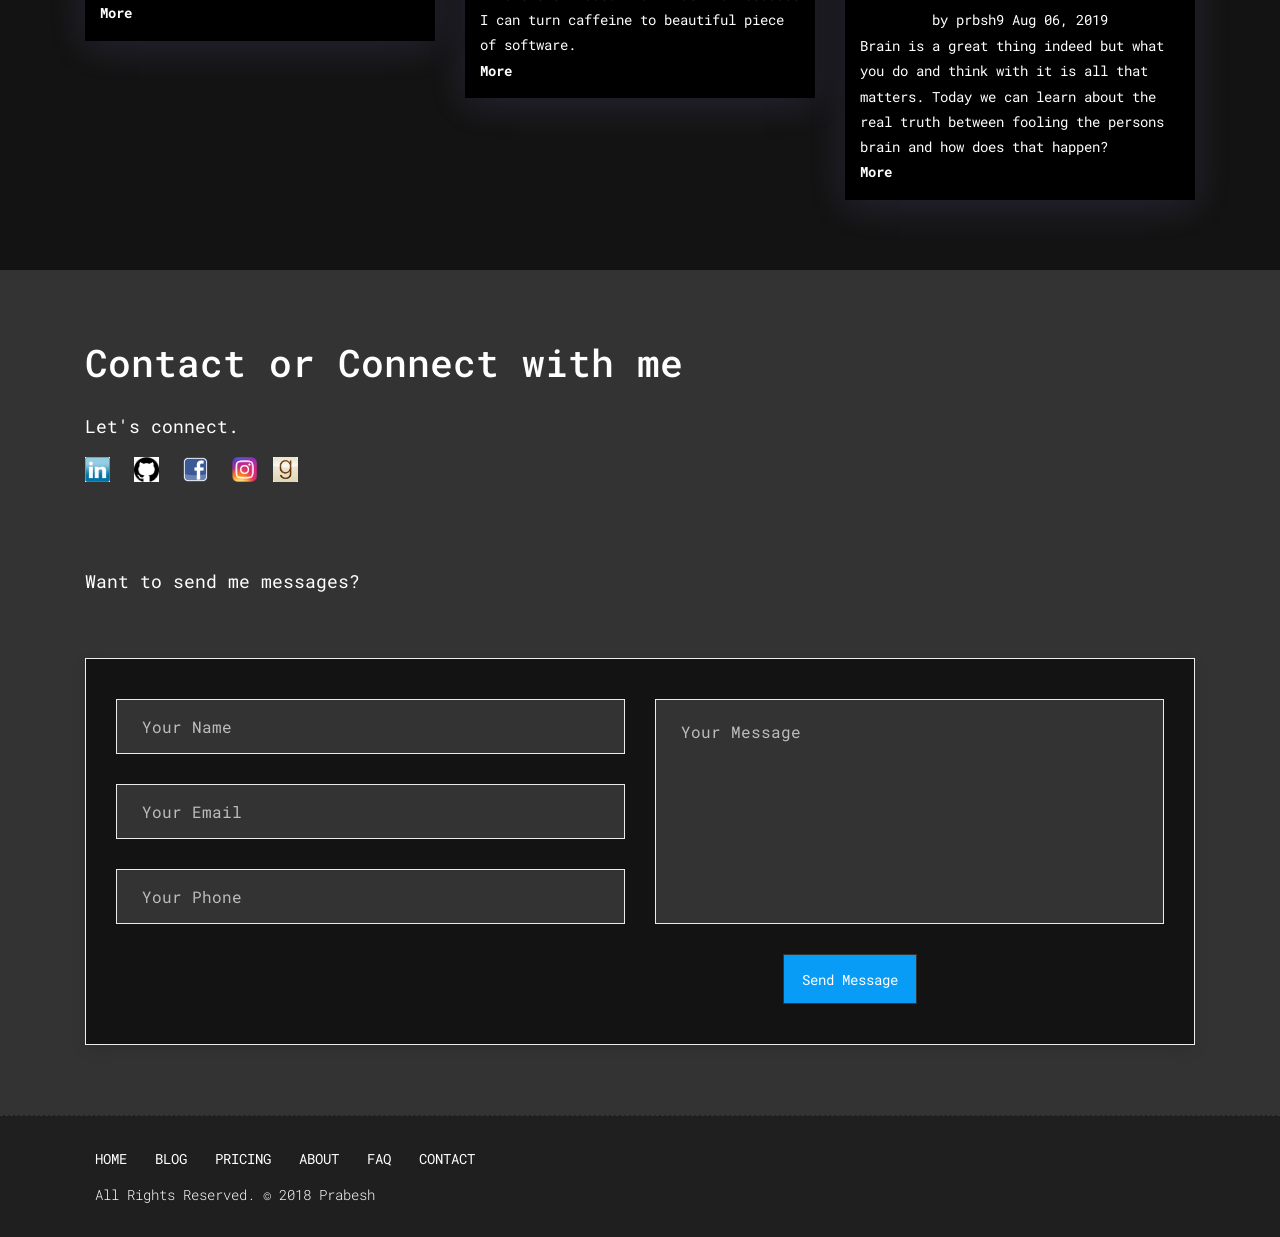
==== commit e7ef15c6: "changes in about-me" ====
--- a/index.html
+++ b/index.html
@@ -149,8 +149,8 @@
                 <div class="col-md-6">
                     <div class="message-box">                        
                         <h2>About me.</h2>
-                        <p> Hey! I am Python, Machine Learning and AI Engineer with more than 2 years plus of professional experience in this field. I am passionate to solve Machine Learning, Deep Learning, Computer Vision, Natural Language Processing work. My focus is on delivering high quality work with exploring new possibilities and ideas to provide better solution for you using my skills and expertise.. </p>
-                        <p>I also like to do some web development with Django for backend and HTML, CSS and JavaScript for frontend.</p>
+                        <p> Hey! I am Python, Machine Learning, AI enthusiast and a high-schooler. I am passionate to solve Machine Learning, Deep Learning, Computer Vision, Natural Language Processing problem. My focus is on delivering high quality work with exploring new possibilities and ideas to provide better solution using my skills and hardwork.. </p>
+                        <p>I also like to do some web development with HTML, CSS and JavaScript.</p>
 
                         
                     </div><!-- end messagebox -->
@@ -549,4 +549,4 @@
     <script src="js/jquery.vide.js"></script>
 
 </body>
-</html>+</html>
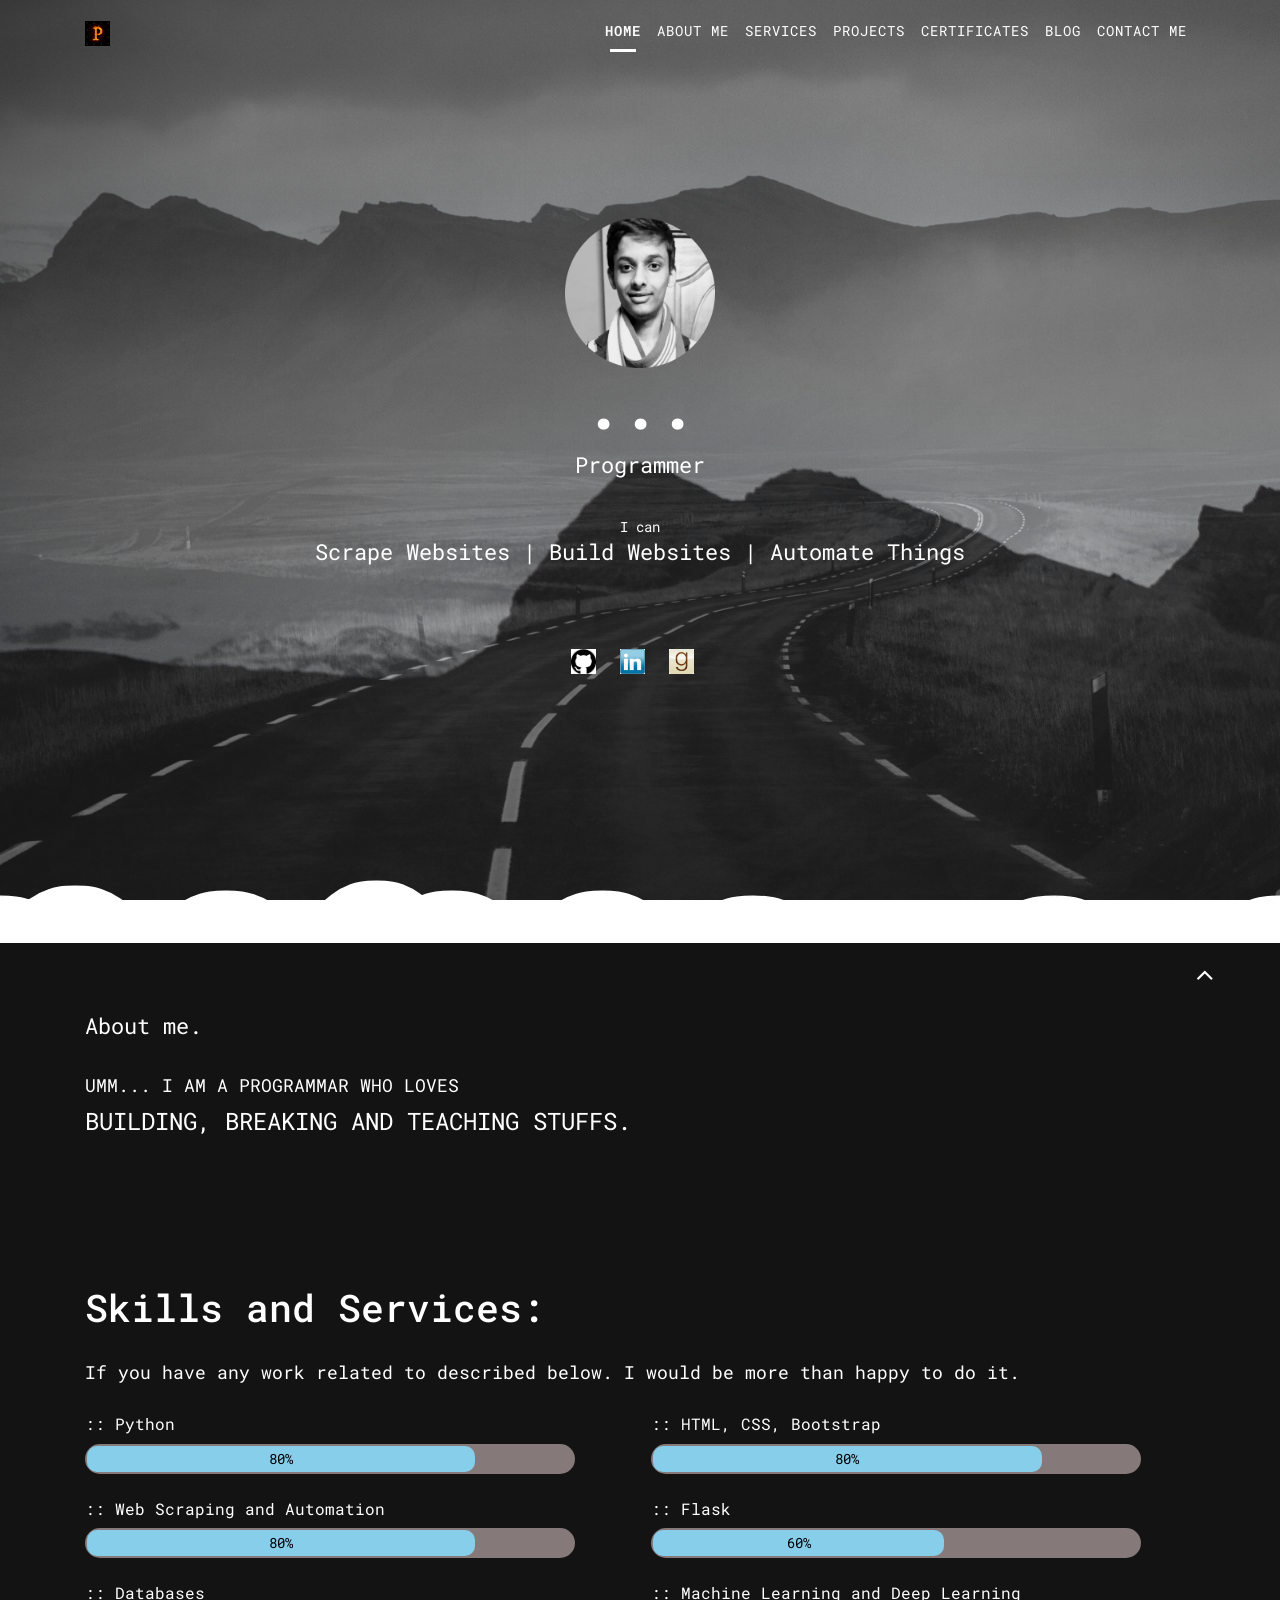
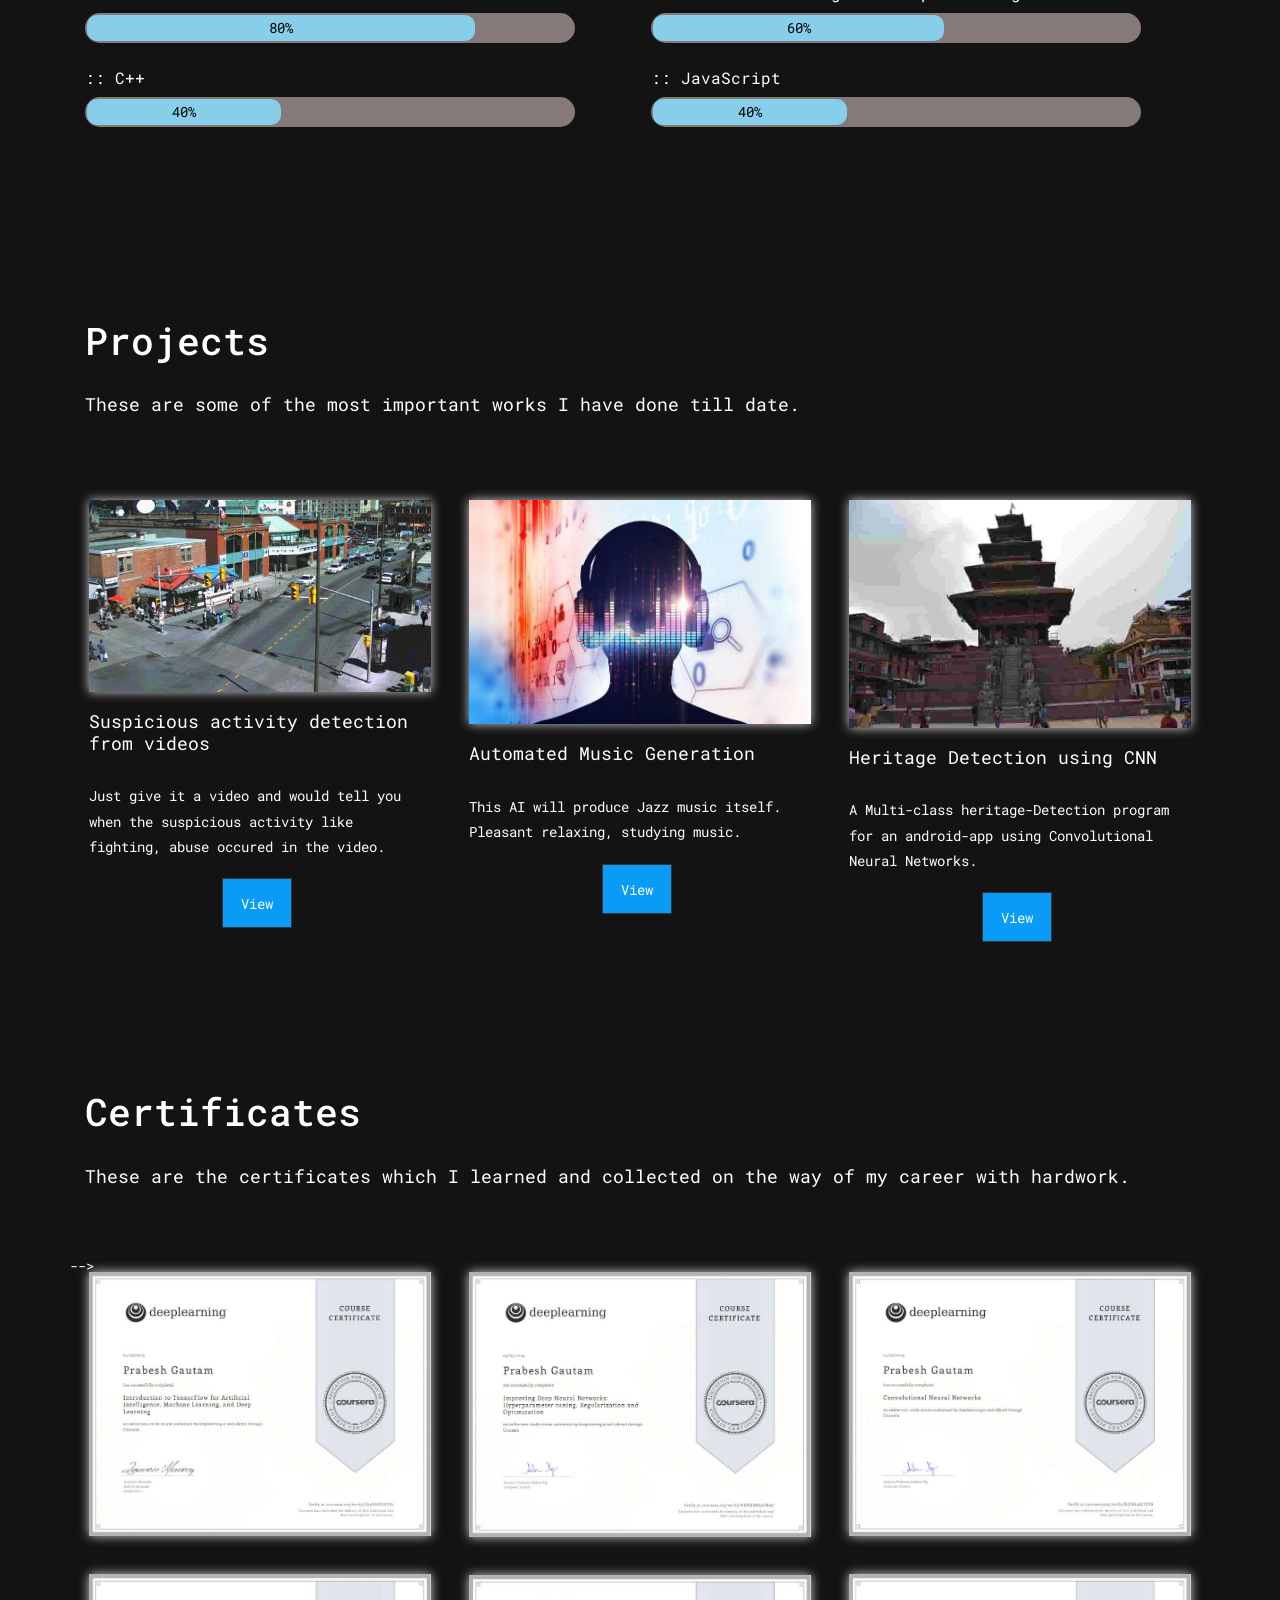
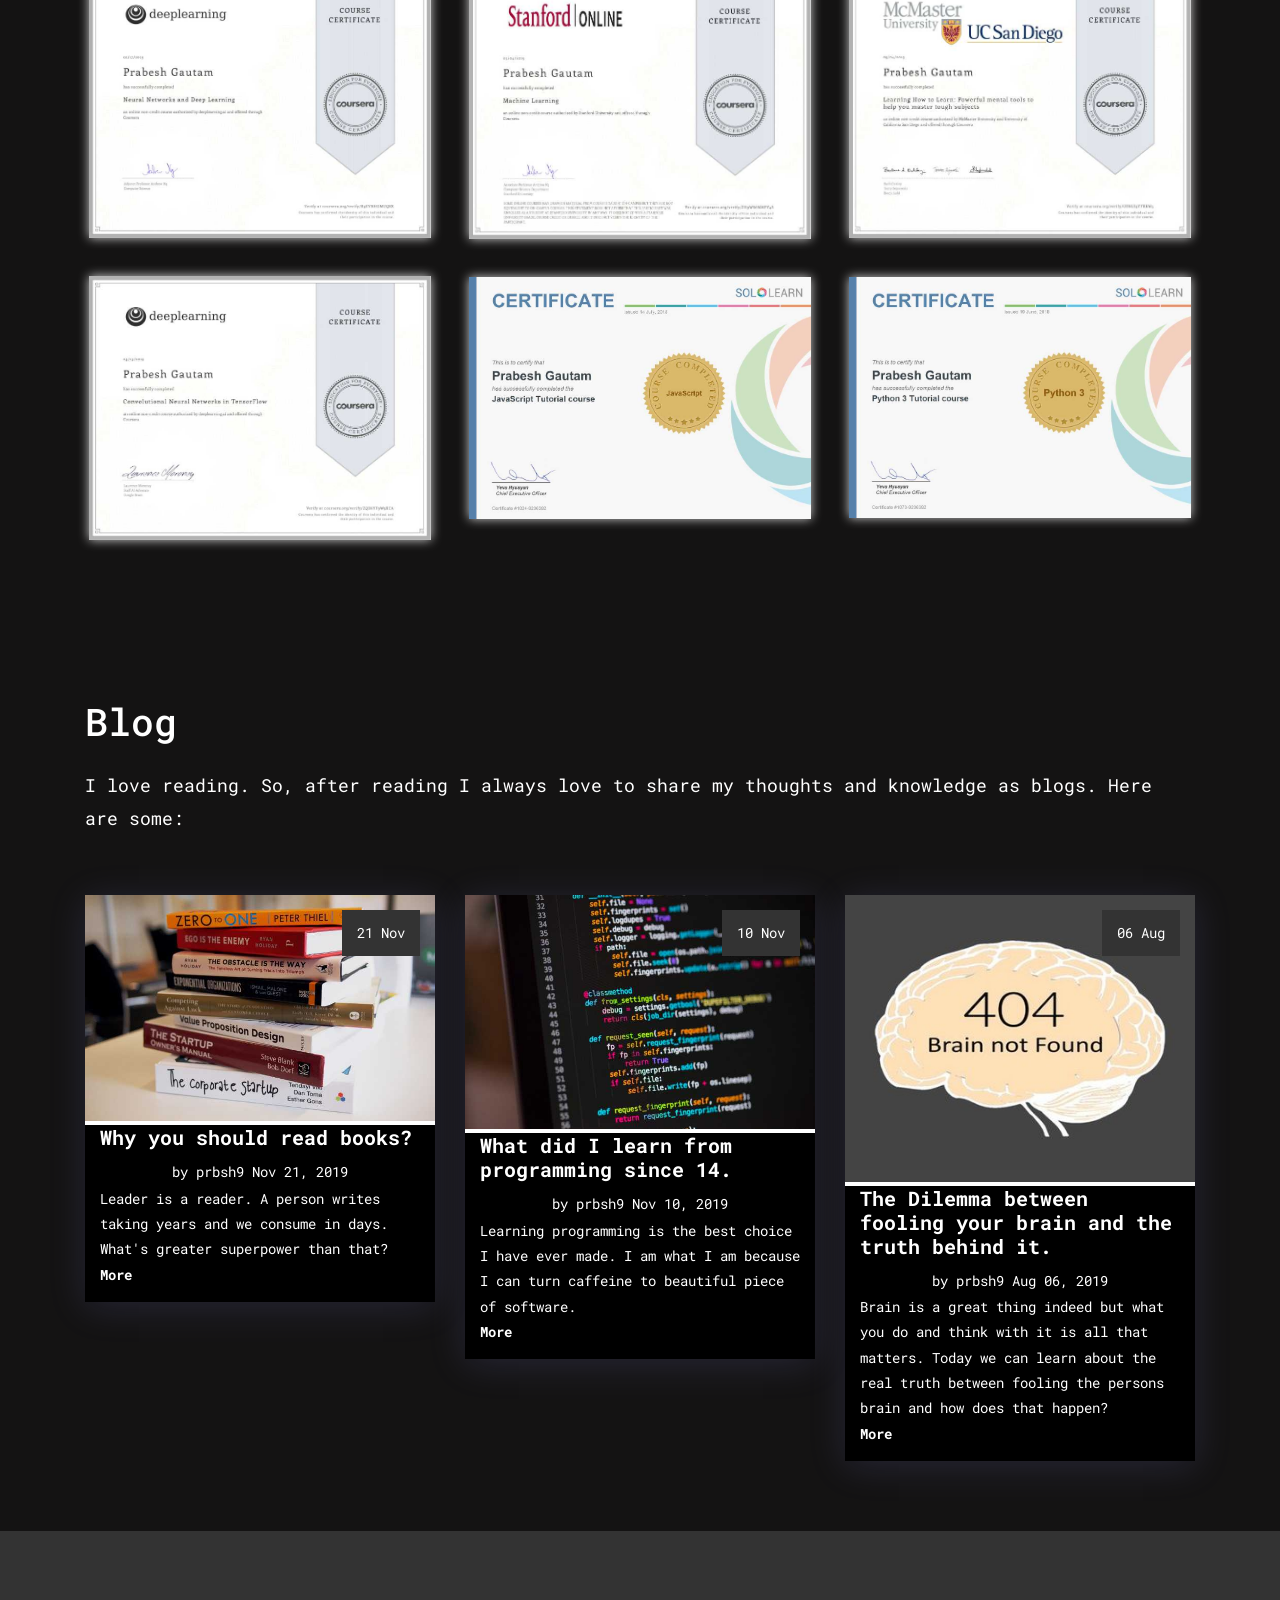
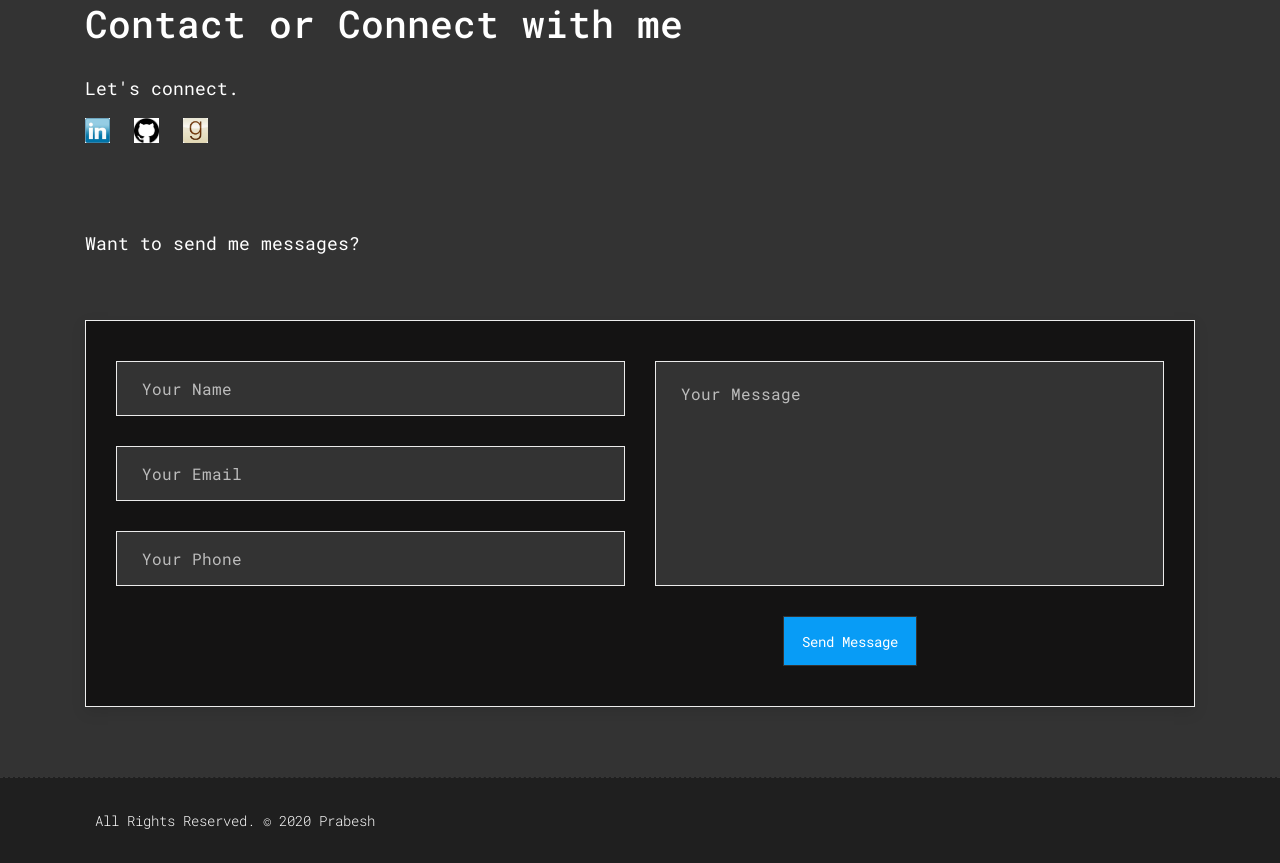
==== commit bed95905: "Updated skills" ====
--- a/index.html
+++ b/index.html
@@ -3,13 +3,13 @@
 
     <!-- Basic -->
     <meta charset="utf-8">
-    <meta http-equiv="X-UA-Compatible" content="IE=edge">   
-   
+    <meta http-equiv="X-UA-Compatible" content="IE=edge">
+
     <!-- Mobile Metas -->
     <meta name="viewport" content="width=device-width, minimum-scale=1.0, maximum-scale=1.0, user-scalable=no">
- 
+
      <!-- Site Metas -->
-    <title>Prabesh Gautam</title>  
+    <title>Prabesh Gautam</title>
     <meta name="keywords" content="">
     <meta name="description" content="">
     <meta name="author" content="">
@@ -23,37 +23,38 @@
     <!-- Site CSS -->
     <link rel="stylesheet" href="style.css">
     <!-- Responsive CSS -->
-    <link rel="stylesheet" href="css/responsive.css">
+    <!-- <link rel="stylesheet" href="css/responsive.css"> -->
     <!-- Custom CSS -->
-    <link rel="stylesheet" href="css/custom.css">
+    <!-- <link rel="stylesheet" href="css/custom.css"> -->
 	<script src="js/modernizr.js"></script> <!-- Modernizr -->
-
-    <!--[if lt IE 9]>
+     <!--[if lt IE 9]>
       <script src="https://oss.maxcdn.com/libs/html5shiv/3.7.0/html5shiv.js"></script>
       <script src="https://oss.maxcdn.com/libs/respond.js/1.4.2/respond.min.js"></script>
     <![endif]-->
 
+ <script data-ad-client="ca-pub-5796223832493347" async src="https://pagead2.googlesyndication.com/pagead/js/adsbygoogle.js"></script>
+
 </head>
 <body id="page-top" class="politics_version">
 
     <!-- LOADER -->
     <div id="preloader">
         <div id="main-ld">
-			<div id="loader"></div>  
+			<div id="loader"></div>
 		</div>
     </div><!-- end loader -->
     <!-- END LOADER -->
-	
+
     <!-- Navigation -->
     <nav class="navbar navbar-expand-lg navbar-dark fixed-top" id="mainNav">
       <div class="container">
-        
-      
+
+
         <a class="navbar-brand js-scroll-trigger" href="#" >
 			<img class="img-fluid sano" src="images/favicon.png" alt="" />
 		</a>
 
-      
+
         </a>
         <button class="navbar-toggler navbar-toggler-right" type="button" data-toggle="collapse" data-target="#navbarResponsive" aria-controls="navbarResponsive" aria-expanded="false" aria-label="Toggle navigation">
           Menu
@@ -71,11 +72,12 @@
               <a class="nav-link js-scroll-trigger" href="#services">Services</a>
             </li>
             <li class="nav-item">
+              <a class="nav-link js-scroll-trigger" href="#Projects">Projects</a>
+            </li>
+            <li class="nav-item">
               <a class="nav-link js-scroll-trigger" href="#certificates">Certificates</a>
             </li>
-            <li class="nav-item">
-              <a class="nav-link js-scroll-trigger" href="#Projects">Projects</a>
-            </li>
+
 			<li class="nav-item">
               <a class="nav-link js-scroll-trigger" href="#blog">Blog</a>
             </li>
@@ -86,22 +88,22 @@
         </div>
       </div>
     </nav>
-	
+
 	<section id="home" class="main-banner parallaxie" style="background: url('images/banner.jpg') !important">
 		<div class="heading">
             <img src="uploads/me.jpg" alt="Avatar" style="width:150px">
-			<h1>Greeting's from Prabesh Gautam</h1>
-			<p>"Residing in Kathmandu, Nepal."</p>
-			<h3 class="cd-headline clip is-full-width">
-				<span>I am a </span>
-				<span class="cd-words-wrapper">
-					<b class="is-visible">Machine Learning Developer</b>
-					<b>Web Developer</b>
-                    <b>Python Programmer</b>
-					<b>Reader</b>
-
-				</span>
-			</h3>
+			<h1>...</h1>
+            <h2>Programmer</h2> <br>
+			I can<h2 class=" clip is-full-width">
+				<span>Scrape Websites | Build Websites | Automate Things </span>
+
+
+
+			</h2>
+    <h3> <span></span> </h3> <br>
+
+<br>
+
                             <a class="navbar-brand js-scroll-trigger" href="https://www.github.com/prbsh9/" target="_blank">
                     <img class="img-fluid sano" src="images/github.png" alt="" />
                 </a>
@@ -116,6 +118,7 @@
                 </a>
 
 		</div>
+
 	</section>
 
 	<svg id="clouds" class="hidden-xs" xmlns="http://www.w3.org/2000/svg" version="1.1" width="100%" height="100" viewBox="0 0 85 100" preserveAspectRatio="none">
@@ -143,45 +146,38 @@
         </path>
     </svg>
 
+
+
     <div id="about" class="section wb">
         <div class="container">
-            <div class="row">
-                <div class="col-md-6">
-                    <div class="message-box">                        
-                        <h2>About me.</h2>
-                        <p> Hey! I am Python, Machine Learning, AI enthusiast and a high-schooler. I am passionate to solve Machine Learning, Deep Learning, Computer Vision, Natural Language Processing problem. My focus is on delivering high quality work with exploring new possibilities and ideas to provide better solution using my skills and hardwork.. </p>
+
+                        <h2>About me.</h2> <br>
+                        <!-- <p> Hey! I am Python, Machine Learning, AI enthusiast and a high-schooler. I am passionate to solve Machine Learning, Deep Learning, Computer Vision, Natural Language Processing problem. My focus is on delivering high quality work with exploring new possibilities and ideas to provide better solution using my skills and hardwork.. </p>
                         <p>I also like to do some web development with HTML, CSS and JavaScript.</p>
-
-                        
-                    </div><!-- end messagebox -->
-                </div><!-- end col -->
-
-                <div class="col-md-6">
-                    
-                        <img src="uploads/whoAmI.jpg" alt="" class="img-fluid img-rounded">
-                        
-                </div><!-- end col -->
-                <a href="uploads/resume.pdf"  target="_blank" class="sim-btn btn-hover-new"  data-text="See my resume"><span>See my resume</span></a>
-            </div><!-- end row -->
+ -->
+                        <h3> UMM... I AM A PROGRAMMAR WHO LOVES <h1> BUILDING, BREAKING AND TEACHING STUFFS. </h1> </h3>
         </div><!-- end container -->
     </div><!-- end section -->
-	
+
+
+
+
+
+
     <div id="services" class="section lb">
         <div class="container">
             <div class="section-title text-left">
                  <h3>Skills and Services:</h3>
                 <p>If you have any work related to described below. I would be more than happy to do it.</p><br>
-            
+
             <div class="skills-left">
 
-                <ul> 
-                    
-                    <li> <h4>   :: Machine Learning and Deep Learning:</li> <div class="progressbar"><div class="eighty">80%</div></div></h4><br>
-                    <li><h4>  :: Python</li> <div class="progressbar"><div class="eighty">80%</div></div> </h4><br>
-
-                    <li><h4>  :: C++ </li> <div class="progressbar"><div class="forty">40%</div></div> </h4><br>
-                    <li> <h4> :: Java </li> <div class="progressbar"><div class="forty">40%</div></div> </h4><br><br>
-                    <li> <h4>   :: Databases</li> <div class="progressbar"><div class="forty">40%</div></div> </h4> <br><br>
+                <ul>
+
+                    <li> <h4> :: Python  </li> <div class="progressbar"><div class="eighty">80%</div></div></h4><br>
+                    <li><h4> :: Web Scraping and Automation </li> <div class="progressbar"><div class="eighty">80%</div></div> </h4><br>
+                    <li><h4> :: Databases</li> <div class="progressbar"><div class="eighty">80%</div></div> </h4><br>
+                    <li> <h4>   :: C++ </li> <div class="progressbar"><div class="forty">40%</div></div> </h4> <br><br>
 
 
                 </ul>
@@ -190,10 +186,9 @@
             <div class="skills-right">
                 <ul>
                     <li> <h4>:: HTML, CSS, Bootstrap </li> <div class="progressbar"><div class="eighty">80%</div></div></h4><br>
-                    <li><h4>:: JavaScript</li> <div class="progressbar" ><div class="forty">40%</div></div></h4><br>
-                    <li><h4>:: Django</li>  <div class="progressbar"><div class="forty">40%</div></div> </h4><br>
-                    <h4>Ethical Hacking and Security</h4>  <div class="progressbar"><div class="forty">40%</div></div><br>
-                    <li><h4>:: Git and Version Control</li>  <div class="progressbar"><div class="eighty">80%</div></div> <br></h4><br><br>
+                    <li><h4>:: Flask</li>  <div class="progressbar"><div class="sixty">60%</div></div> </h4><br>
+                    <li><h4>:: Machine Learning and Deep Learning</li> <div class="progressbar" ><div class="sixty">60%</div></div></h4><br>
+                    <li><h4>:: JavaScript</li>  <div class="progressbar"><div class="forty">40%</div></div> </h4><br>
 
                 </ul>
 
@@ -204,16 +199,79 @@
             <!-- end row -->
         </div><!-- end container -->
     </div><!-- end section -->
-	
+
+
+
+
+    <div id="Projects" class="section lb">
+        <div class="container">
+            <div class="section-title text-left">
+                <h3>Projects</h3>
+                <p>These are some of the most important works I have done till date.</p>
+            </div><!-- end title -->
+
+
+    <div class="gallery-list row">
+                <div class="col-md-4 col-sm-6 gallery-grid gal_a gal_b">
+                    <div class="gallery-single fix">
+                        <img src="uploads/suspiciousActivity.jpg" class="img-fluid" alt="Image">
+
+                    </div>
+                <h3 style="margin: 5%;">Suspicious activity detection from videos</h3>
+                    <p style="margin: 5%; color: #fff">Just give it a video and would tell you when the suspicious activity like fighting, abuse occured in the video.</h3>
+                    <div class="wrapper">
+                        <a href="https://github.com/prbsh9/Suspicious-Activity-Detection-from-videos" target = '_blank' class="sim-btn btn-hover-new middle" data-text="View"><span>View</span></a>
+                    </div>
+                </div>
+
+                <div class="col-md-4 col-sm-6 gallery-grid gal_c gal_b">
+                    <div class="gallery-single fix">
+                        <img src="uploads/musicGeneration.jpg" class="img-fluid" alt="Image">
+
+                    </div>
+                    <h3 style="margin: 5%;">Automated Music Generation</h3>
+                    <p style="margin: 5%; color: #000000">This AI will produce Jazz music itself. Pleasant relaxing, studying music.</h3>
+                    <div class="wrapper">
+                        <a href="https://github.com/prbsh9/Music-Generation" target = '_blank' class="sim-btn btn-hover-new" data-text="View"><span>View</span></a>
+                    </div>
+
+                </div>
+
+                <div class="col-md-4 col-sm-6 gallery-grid gal_a gal_c">
+                    <div class="gallery-single fix">
+                        <img src="uploads/heritagedetectionlow.jpg" class="img-fluid" alt="Image">
+
+                    </div>
+
+                    <h3 style="margin: 5%;">Heritage Detection using CNN</h3>
+                    <p style="margin: 5%; color: #000000">A Multi-class heritage-Detection program for an android-app using Convolutional Neural Networks.</h3>
+
+
+                    <div class="wrapper">
+                        <a href="https://github.com/prbsh9/Landmark-Detection" target = '_blank' class="sim-btn btn-hover-new" data-text="View"><span>View</span></a>
+                    </div>
+
+                </div>
+
+
+            </div>
+            </div>
+        </div>
+    </div>
+
+
+
+
+
     <div id="certificates" class="section lb">
         <div class="container">
             <div class="section-title text-left">
                 <h3>Certificates</h3>
                 <p>These are the certificates which I learned and collected on the way of my career with hardwork.</p>
             </div><!-- end title -->
-            
-        
-            
+
+
+
             <div class="gallery-list row">
                 <div class="col-md-4 col-sm-6 gallery-grid gal_a gal_b">
                     <div class="gallery-single fix">
@@ -223,9 +281,9 @@
                         </div>
                     </div>
                 </div>
-                
-
-           
+
+
+
             <!-- The Modal -->
             <div id="myModal" class="modal">
               <span class="close">&times;</span>
@@ -241,7 +299,7 @@
                         </div>
                     </div>
                 </div>
-                 
+
                 <div class="col-md-4 col-sm-6 gallery-grid gal_a gal_c">
                     <div class="gallery-single fix">
                         <img src="uploads/certificate3.jpg" class="img-fluid" alt="Image">
@@ -250,7 +308,7 @@
                         </div>
                     </div>
                 </div>
-                
+
                 <div class="col-md-4 col-sm-6 gallery-grid gal_b gal_a">
                     <div class="gallery-single fix">
                         <img src="uploads/certificate4.jpg" class="img-fluid" alt="Image">
@@ -259,7 +317,7 @@
                         </div>
                     </div>
                 </div>
-                
+
                 <div class="col-md-4 col-sm-6 gallery-grid gal_a gal_c">
                     <div class="gallery-single fix">
                         <img src="uploads/certificate5.jpg" class="img-fluid" alt="Image">
@@ -268,7 +326,7 @@
                         </div>
                     </div>
                 </div>
-                
+
                 <div class="col-md-4 col-sm-6 gallery-grid gal_c gal_a">
                     <div class="gallery-single fix">
                         <img src="uploads/certificate6.jpg" class="img-fluid" alt="Image">
@@ -284,7 +342,7 @@
                             <a href="uploads/certificate7.jpg" target="_blank" class="hoverbutton global-radius"></a>
                         </div>
                     </div>
-                </div> 
+                </div>
 
                 <div class="col-md-4 col-sm-6 gallery-grid gal_c gal_a">
                     <div class="gallery-single fix">
@@ -293,7 +351,7 @@
                             <a href="uploads/certificate8.jpg" target="_blank" class="hoverbutton global-radius"></a>
                         </div>
                     </div>
-                </div> 
+                </div>
 
                 <div class="col-md-4 col-sm-6 gallery-grid gal_c gal_a">
                     <div class="gallery-single fix">
@@ -302,7 +360,7 @@
                             <a href="uploads/certificate9.jpg" target="_blank" class="hoverbutton global-radius"></a>
                         </div>
                     </div>
-                </div> 
+                </div>
 
              --></div>
             </div>
@@ -312,71 +370,14 @@
 
 
 
-    <div id="Projects" class="section lb">
-        <div class="container">
-            <div class="section-title text-left">
-                <h3>Projects</h3>
-                <p>These are some of the most important works I have done till date.</p>
-            </div><!-- end title -->
-            
-            
-    <div class="gallery-list row">
-                <div class="col-md-4 col-sm-6 gallery-grid gal_a gal_b">
-                    <div class="gallery-single fix">
-                        <img src="uploads/suspiciousActivity.jpg" class="img-fluid" alt="Image">
-                    
-                    </div>
-                <h3 style="margin: 5%;">Suspicious activity detection from videos</h3>
-                    <p style="margin: 5%; color: #fff">Just give it a video and would tell you when the suspicious activity like fighting, abuse occured in the video.</h3>
-                    <div class="wrapper">
-                        <a href="https://github.com/prbsh9/Suspicious-Activity-Detection-from-videos" target = '_blank' class="sim-btn btn-hover-new middle" data-text="View"><span>View</span></a>
-                    </div>
-                </div>
-                
-                <div class="col-md-4 col-sm-6 gallery-grid gal_c gal_b">
-                    <div class="gallery-single fix">
-                        <img src="uploads/musicGeneration.jpg" class="img-fluid" alt="Image">
-                        
-                    </div>
-                    <h3 style="margin: 5%;">Automated Music Generation</h3>
-                    <p style="margin: 5%; color: #000000">This AI will produce Jazz music itself. Pleasant relaxing, studying music.</h3>
-                    <div class="wrapper">
-                        <a href="https://github.com/prbsh9/Music-Generation" target = '_blank' class="sim-btn btn-hover-new" data-text="View"><span>View</span></a>
-                    </div>
-                    
-                </div>
-                
-                <div class="col-md-4 col-sm-6 gallery-grid gal_a gal_c">
-                    <div class="gallery-single fix">
-                        <img src="uploads/heritagedetectionlow.jpg" class="img-fluid" alt="Image">
-                        
-                    </div>
-                    
-                    <h3 style="margin: 5%;">Heritage Detection using CNN</h3>
-                    <p style="margin: 5%; color: #000000">A Multi-class heritage-Detection program for an android-app using Convolutional Neural Networks.</h3>
-        
-
-                    <div class="wrapper">
-                        <a href="https://github.com/prbsh9/Landmark-Detection" target = '_blank' class="sim-btn btn-hover-new" data-text="View"><span>View</span></a>
-                    </div>
-                    
-                </div>
-                
-                
-            </div>
-            </div>
-        </div>
-    </div>
-    
-	 
-	
+
 	<div id="blog" class="section lb">
 		<div class="container">
 			<div class="section-title text-left">
                 <h3>Blog</h3>
                 <p>I love reading. So, after reading I always love to share my thoughts and knowledge as blogs. Here are some:</p>
             </div><!-- end title -->
-			
+
 			<div class="row">
 				<div class="col-md-4 col-sm-6 col-lg-4">
 					<div class="post-box">
@@ -414,7 +415,7 @@
                                 <li>by prbsh9</li>
                                 <li>Nov 10, 2019</li>
                             </ul>
-							<p>Learning programming is the best choice I have ever made. I am what I am because I can turn caffeine to beautiful piece of software.</p> 
+							<p>Learning programming is the best choice I have ever made. I am what I am because I can turn caffeine to beautiful piece of software.</p>
                                 <a href="#blog"><b> More</b></a>
 
 						</div>
@@ -442,7 +443,7 @@
 					</div>
 				</div>
 			</div>
-			
+
 		</div>
 	</div>
 
@@ -451,7 +452,7 @@
             <div class="section-title text-left">
                 <h3>Contact or Connect with me</h3>
                 <p> Let's connect.</p>
-            
+
 
                     <a class="navbar-brand js-scroll-trigger" href="https://www.linkedin.com/in/prbsh9/" target="_blank">
                     <img class="img-fluid sano" src="images/linkedin.gif" alt="" />
@@ -461,12 +462,6 @@
                     <img class="img-fluid sano" src="images/github.png" alt="" />
                 </a>
 
-                <a class="navbar-brand js-scroll-trigger" href="https://m.facebook.com/prabesh.gautam.5243" target="_blank">
-                    <img class="img-fluid sano" src="images/facebook.png" alt="" />
-                </a>
-
-                <a class="navbar-brand js-scroll-trigger" href="https://www.instagram.com/prbsh9" target="_blank">
-                    <img class="img-fluid sano" src="images/instagram.png" alt="" />
                 <a class="navbar-brand js-scroll-trigger" href="https://www.goodreads.com/prbsh9" target="_blank">
                     <img class="img-fluid sano" src="images/goodreads.jfif" alt="" />
                 </a> <br><br><br><br>
@@ -515,16 +510,7 @@
     <div class="copyrights">
         <div class="container">
             <div class="footer-distributed">
-                <div class="footer-left">
-                    <p class="footer-links">
-                        <a href="#">Home</a>
-                        <a href="#">Blog</a>
-                        <a href="#">Pricing</a>
-                        <a href="#">About</a>
-                        <a href="#">Faq</a>
-                        <a href="#">Contact</a>
-                    </p>
-                    <p class="footer-company-name">All Rights Reserved. &copy; 2018 <a href="#">Prabesh</a> 
+                    <p class="footer-company-name">All Rights Reserved. &copy; 2020 <a href="#">Prabesh</a>
                 </div>
             </div>
         </div><!-- end container -->
@@ -536,7 +522,7 @@
     <script src="js/all.js"></script>
 	<!-- Camera Slider -->
 	<script src="js/jquery.mobile.customized.min.js"></script>
-	<script src="js/jquery.easing.1.3.js"></script> 
+	<script src="js/jquery.easing.1.3.js"></script>
 	<script src="js/parallaxie.js"></script>
 	<script src="js/headline.js"></script>
 	<!-- Contact form JavaScript -->
--- a/style.css
+++ b/style.css
@@ -309,7 +309,7 @@
 -------------------------------------------------------------------*/
 
 .navbar-dark{
-	
+
 }
 
 .navbar-dark .navbar-nav .nav-link{
@@ -414,9 +414,9 @@
   opacity: 1;
 }
 
-/* -------------------------------- 
-
-xclip 
+/* --------------------------------
+
+xclip
 
 -------------------------------- */
 .cd-headline.clip span {
@@ -1437,7 +1437,7 @@
 .filter-button-group button.active{
 	background: #333333;
 	color: #fff;
-	box-shadow: 2px 20px 45px 5px rgba(0,0,0,.2);	
+	box-shadow: 2px 20px 45px 5px rgba(0,0,0,.2);
 }
 
 .filter-button-group button{
@@ -2440,8 +2440,8 @@
 @keyframes rotate {
   0% { border-width: 10px; }
   25% { border-width: 3px; }
-  50% { 
-    transform: rotate(115deg); 
+  50% {
+    transform: rotate(115deg);
     border-width: 10px;
   }
   75% { border-width: 3px;}
@@ -2497,7 +2497,7 @@
 .progressbar .twenty {
   background-color: #87ceeb;
   width: 20%;
-   Adjust with JavaScript 
+   Adjust with JavaScript
   height: 28px;
   border-radius: 10px;
 }
@@ -2510,9 +2510,18 @@
   border-radius: 10px;
   text-align: center;
   color: #000 !important;
-  
-}
-
+
+}
+.progressbar .sixty {
+  background-color: #87ceeb !important;
+  width: 60%;
+  /* Adjust with JavaScript */
+  height: 26px;
+  border-radius: 10px;
+  text-align: center;
+  color: #000 !important;
+
+}
 .progressbar .eighty {
   background-color: #87ceeb !important;
   width: 80%;
@@ -2584,7 +2593,7 @@
 }
 
 /* Add Animation */
-.modal-content, #caption {  
+.modal-content, #caption {
   -webkit-animation-name: zoom;
   -webkit-animation-duration: 0.6s;
   animation-name: zoom;
@@ -2592,12 +2601,12 @@
 }
 
 @-webkit-keyframes zoom {
-  from {-webkit-transform:scale(0)} 
+  from {-webkit-transform:scale(0)}
   to {-webkit-transform:scale(1)}
 }
 
 @keyframes zoom {
-  from {transform:scale(0)} 
+  from {transform:scale(0)}
   to {transform:scale(1)}
 }
 
@@ -2606,4 +2615,4 @@
 
 .right {
 float: right !important;
-}+}
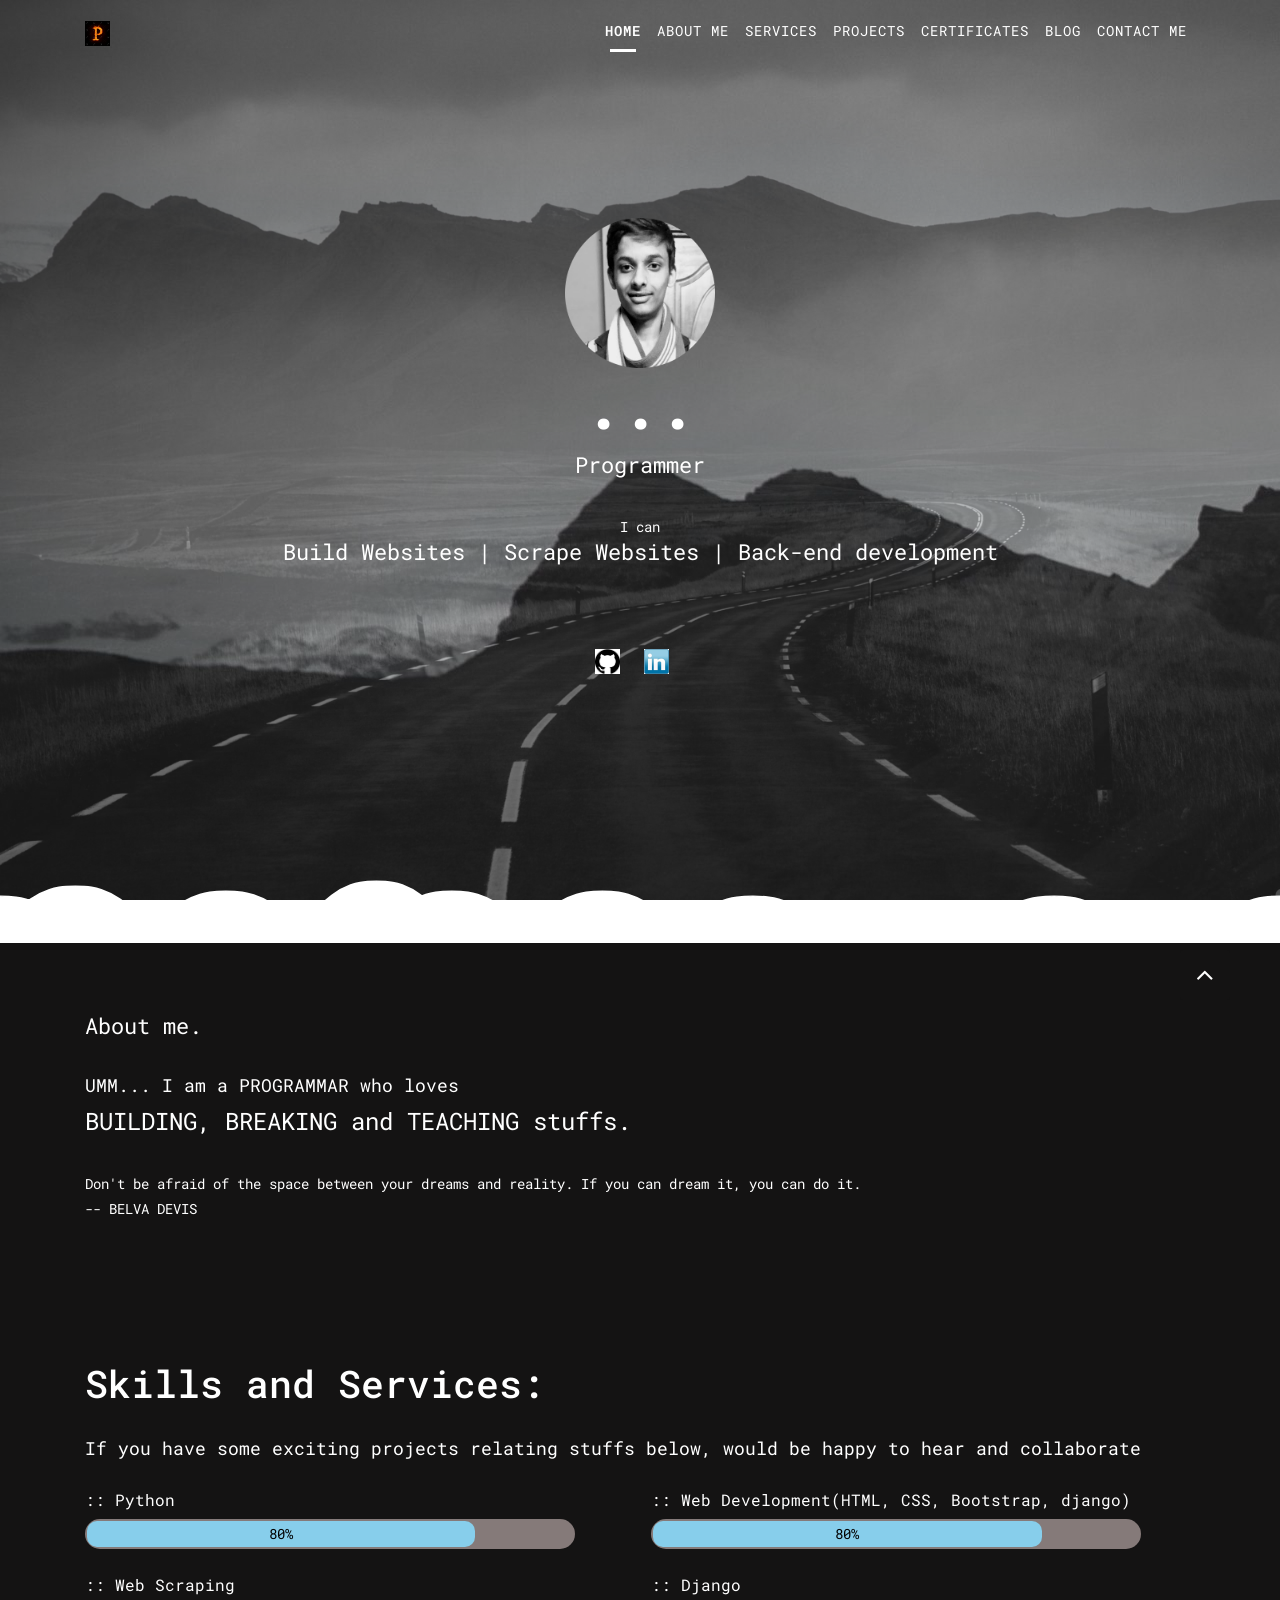
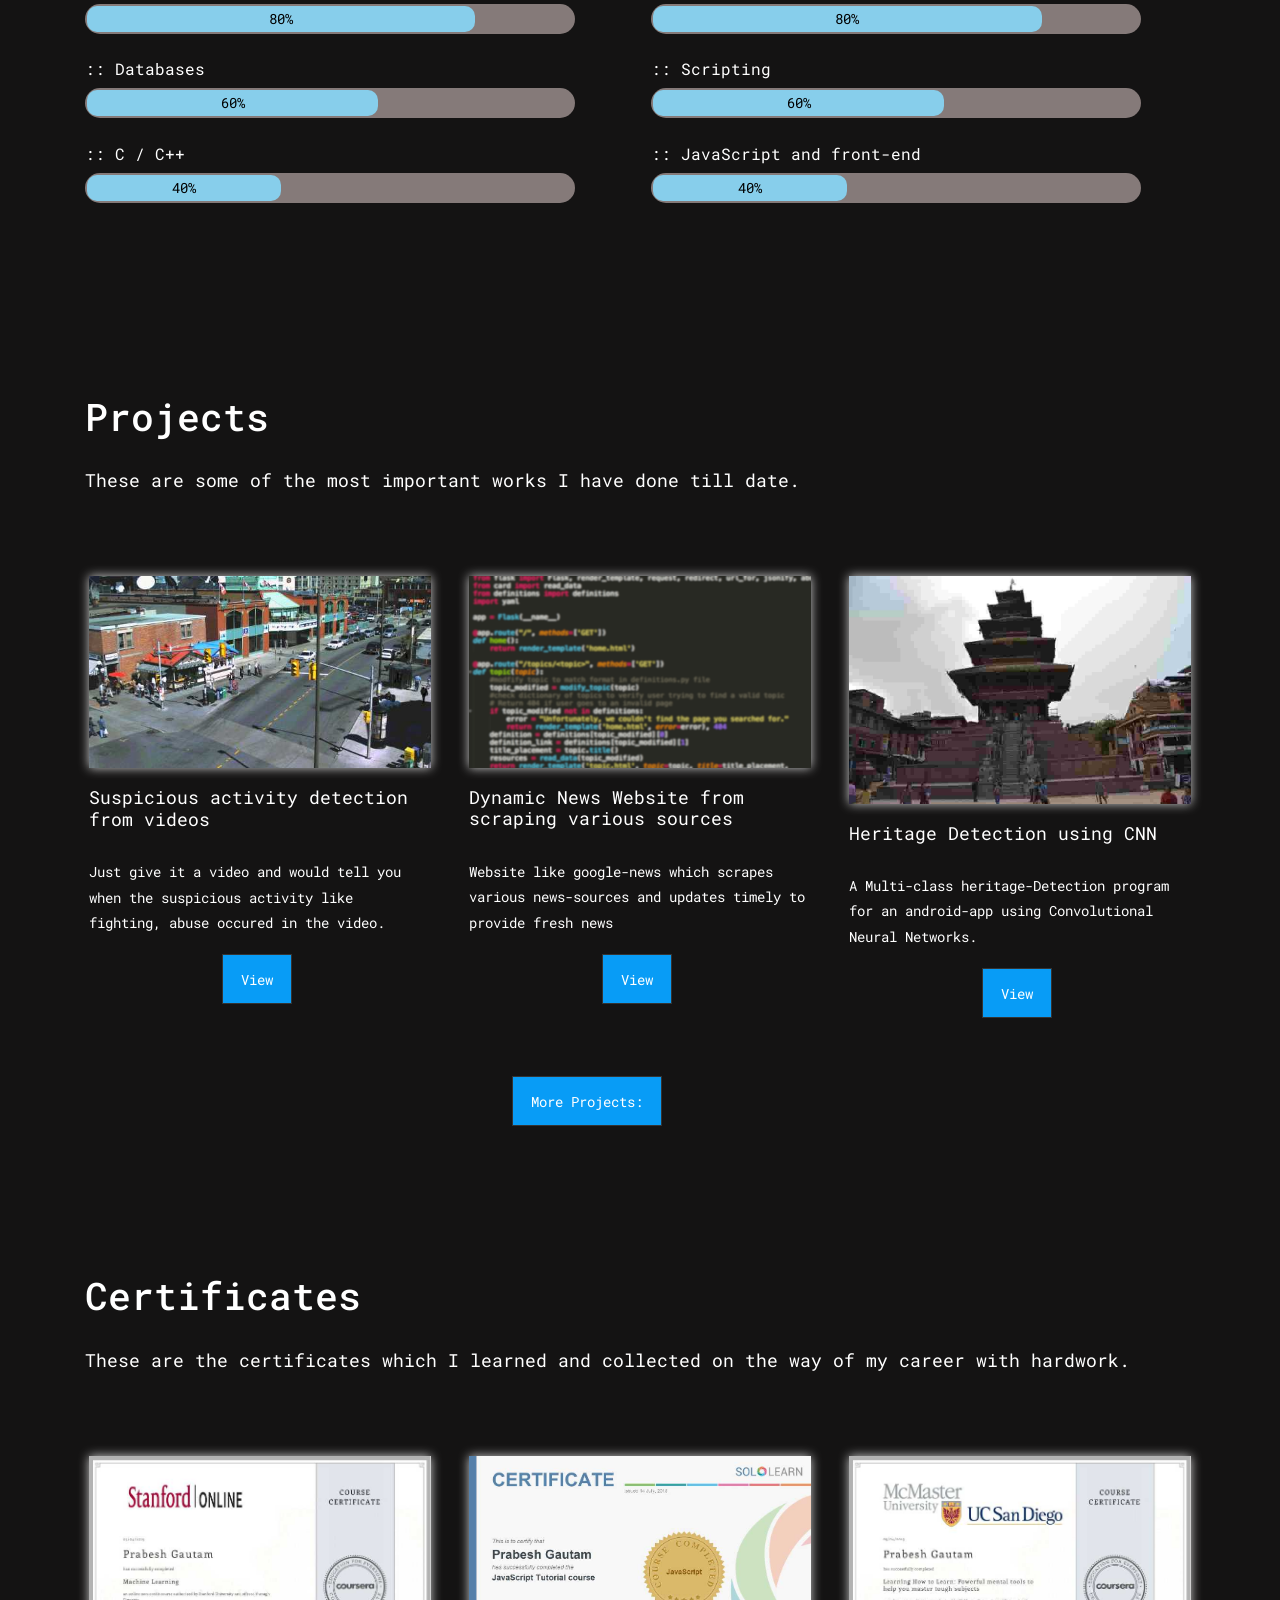
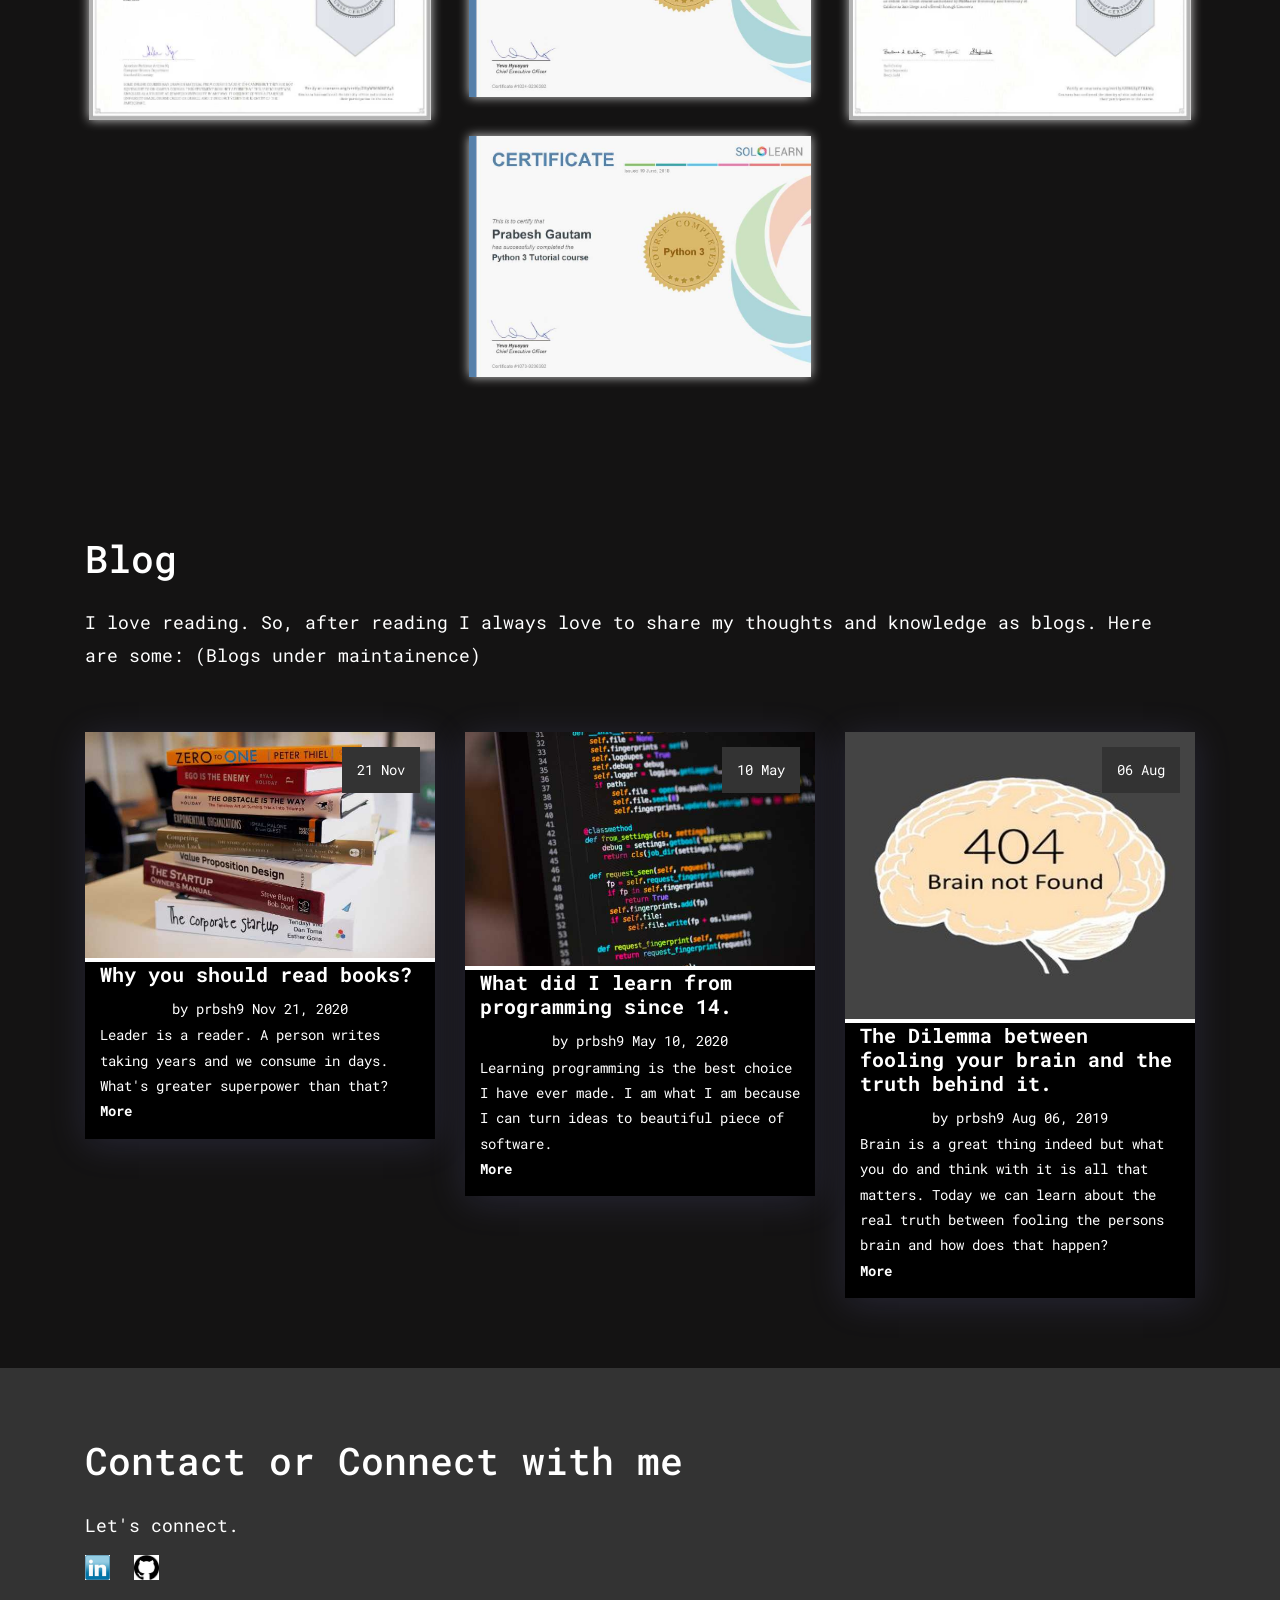
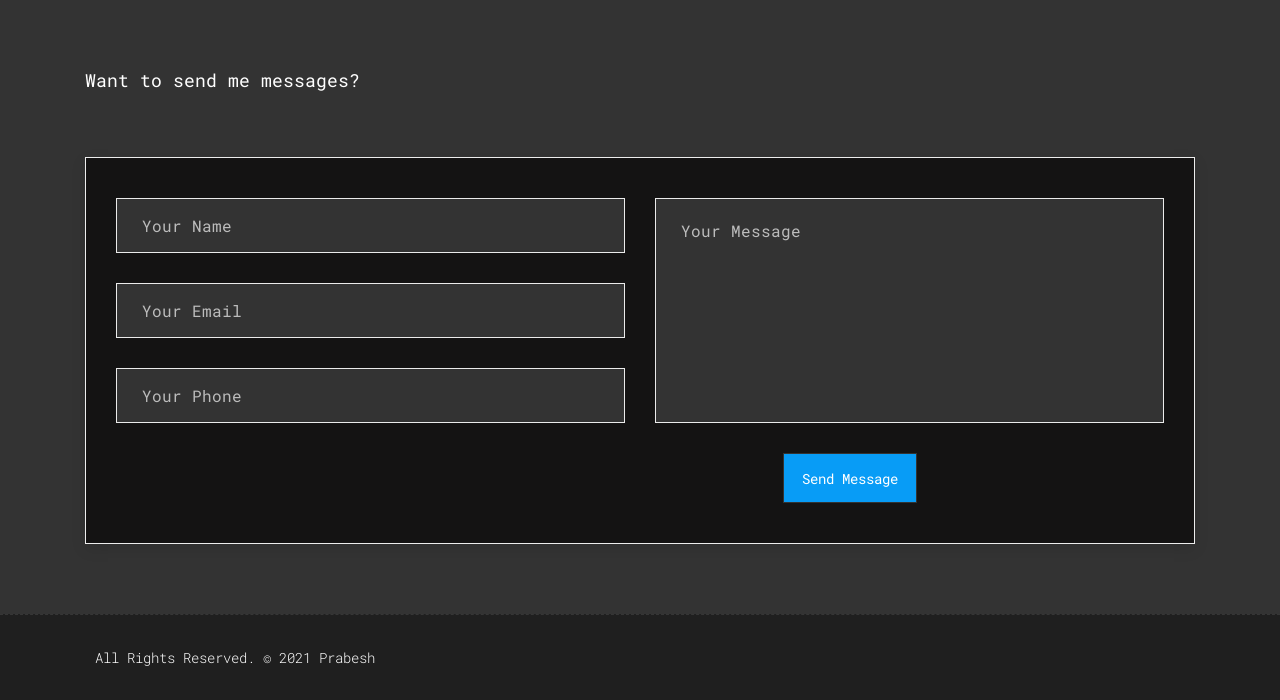
==== commit 34105c1b: "updated_noML" ====
--- a/index.html
+++ b/index.html
@@ -95,7 +95,7 @@
 			<h1>...</h1>
             <h2>Programmer</h2> <br>
 			I can<h2 class=" clip is-full-width">
-				<span>Scrape Websites | Build Websites | Automate Things </span>
+				<span>Build Websites | Scrape Websites | Back-end development </span>
 
 
 
@@ -113,9 +113,9 @@
 
 
 
-                <a class="navbar-brand js-scroll-trigger" href="https://www.goodreads.com/prbsh9" target="_blank">
+                <!-- <a class="navbar-brand js-scroll-trigger" href="https://www.goodreads.com/prbsh9" target="_blank">
                     <img class="img-fluid sano" src="images/goodreads.jfif" alt="" />
-                </a>
+                </a> -->
 
 		</div>
 
@@ -155,7 +155,9 @@
                         <!-- <p> Hey! I am Python, Machine Learning, AI enthusiast and a high-schooler. I am passionate to solve Machine Learning, Deep Learning, Computer Vision, Natural Language Processing problem. My focus is on delivering high quality work with exploring new possibilities and ideas to provide better solution using my skills and hardwork.. </p>
                         <p>I also like to do some web development with HTML, CSS and JavaScript.</p>
  -->
-                        <h3> UMM... I AM A PROGRAMMAR WHO LOVES <h1> BUILDING, BREAKING AND TEACHING STUFFS. </h1> </h3>
+                        <h3> UMM... I am a PROGRAMMAR who loves <h1> BUILDING, BREAKING and TEACHING stuffs. </h1> <br> Don't be afraid of the space between your dreams and reality.
+                        If you can dream it, you can do it.</h3> <br>
+                        -- BELVA DEVIS
         </div><!-- end container -->
     </div><!-- end section -->
 
@@ -168,16 +170,16 @@
         <div class="container">
             <div class="section-title text-left">
                  <h3>Skills and Services:</h3>
-                <p>If you have any work related to described below. I would be more than happy to do it.</p><br>
+                <p>If you have some exciting projects relating stuffs below, would be happy to hear and collaborate </p><br>
 
             <div class="skills-left">
 
                 <ul>
 
                     <li> <h4> :: Python  </li> <div class="progressbar"><div class="eighty">80%</div></div></h4><br>
-                    <li><h4> :: Web Scraping and Automation </li> <div class="progressbar"><div class="eighty">80%</div></div> </h4><br>
-                    <li><h4> :: Databases</li> <div class="progressbar"><div class="eighty">80%</div></div> </h4><br>
-                    <li> <h4>   :: C++ </li> <div class="progressbar"><div class="forty">40%</div></div> </h4> <br><br>
+                    <li><h4> :: Web Scraping </li> <div class="progressbar"><div class="eighty">80%</div></div> </h4><br>
+                    <li><h4> :: Databases</li> <div class="progressbar"><div class="sixty">60%</div></div> </h4><br>
+                    <li> <h4>   :: C / C++ </li> <div class="progressbar"><div class="forty">40%</div></div> </h4> <br><br>
 
 
                 </ul>
@@ -185,10 +187,10 @@
 
             <div class="skills-right">
                 <ul>
-                    <li> <h4>:: HTML, CSS, Bootstrap </li> <div class="progressbar"><div class="eighty">80%</div></div></h4><br>
-                    <li><h4>:: Flask</li>  <div class="progressbar"><div class="sixty">60%</div></div> </h4><br>
-                    <li><h4>:: Machine Learning and Deep Learning</li> <div class="progressbar" ><div class="sixty">60%</div></div></h4><br>
-                    <li><h4>:: JavaScript</li>  <div class="progressbar"><div class="forty">40%</div></div> </h4><br>
+                    <li> <h4>:: Web Development(HTML, CSS, Bootstrap, django) </li> <div class="progressbar"><div class="eighty">80%</div></div></h4><br>
+                    <li><h4>:: Django</li>  <div class="progressbar"><div class="eighty">80%</div></div> </h4><br>
+                    <li><h4>:: Scripting </li> <div class="progressbar" ><div class="sixty">60%</div></div></h4><br>
+                    <li><h4>:: JavaScript and front-end</li>  <div class="progressbar"><div class="forty">40%</div></div> </h4><br>
 
                 </ul>
 
@@ -226,13 +228,13 @@
 
                 <div class="col-md-4 col-sm-6 gallery-grid gal_c gal_b">
                     <div class="gallery-single fix">
-                        <img src="uploads/musicGeneration.jpg" class="img-fluid" alt="Image">
-
-                    </div>
-                    <h3 style="margin: 5%;">Automated Music Generation</h3>
-                    <p style="margin: 5%; color: #000000">This AI will produce Jazz music itself. Pleasant relaxing, studying music.</h3>
-                    <div class="wrapper">
-                        <a href="https://github.com/prbsh9/Music-Generation" target = '_blank' class="sim-btn btn-hover-new" data-text="View"><span>View</span></a>
+                        <img src="uploads/codeeflask.png" class="img-fluid" alt="Image">
+
+                    </div>
+                    <h3 style="margin: 5%;">Dynamic News Website from scraping various sources</h3>
+                    <p style="margin: 5%; color: #000000"> Website like google-news which scrapes various news-sources and updates timely to provide fresh news</h3>
+                    <br><div class="wrapper">
+                        <a href="https://github.com/prbsh9/Website-From-Scraped-Data" target = '_blank' class="sim-btn btn-hover-new" data-text="View"><span>View</span></a>
                     </div>
 
                 </div>
@@ -254,9 +256,13 @@
                 </div>
 
 
+
             </div>
+            </div> <br> <br> 
+                <div class="wrapper">
+                    <a href="https://github.com/prbsh9?tab=repositories" target = '_blank' class="sim-btn btn-hover-new" data-text="More projects"><span>More Projects:</span></a>
+                </div>
             </div>
-        </div>
     </div>
 
 
@@ -273,29 +279,63 @@
 
 
             <div class="gallery-list row">
-                <div class="col-md-4 col-sm-6 gallery-grid gal_a gal_b">
+
+                <div class="col-md-4 col-sm-6 gallery-grid gal_c gal_a">
+                    <div class="gallery-single fix">
+                        <img src="uploads/certificate6.jpg" class="img-fluid" alt="Image">
+                        <div class="img-overlay">
+                            <a href="https://coursera.org/share/236a23ee7bfab3541faf3764579fb071" target="_blank" class="hoverbutton global-radius"></a>
+                        </div>
+                    </div>
+                </div>
+
+                
+                <div class="col-md-4 col-sm-6 gallery-grid gal_c gal_a">
+                    <div class="gallery-single fix">
+                        <img src="uploads/certificate8.jpg" class="img-fluid" alt="Image">
+                        <div class="img-overlay">
+                            <a href="https://www.sololearn.com/Certificate/1024-9236392/jpg/" target="_blank" class="hoverbutton global-radius"></a>
+                        </div>
+                    </div>
+                </div>
+                
+                <div class="col-md-4 col-sm-6 gallery-grid gal_a gal_c">
+                    <div class="gallery-single fix">
+                        <img src="uploads/certificate5.jpg" class="img-fluid" alt="Image">
+                        <div class="img-overlay">
+                            <a href="https://coursera.org/share/8965305762006aa750cdb05250dbd765" target="_blank" class="hoverbutton global-radius"></a>
+                        </div>
+                    </div>
+                </div>
+
+                <div class="col-md-4 col-sm-6 gallery-grid gal_c gal_a">
+                    <div class="gallery-single fix">
+                        <img src="uploads/certificate9.jpg" class="img-fluid" alt="Image">
+                        <div class="img-overlay">
+                            <a href="https://www.sololearn.com/Certificate/1073-9236392/jpg/" target="_blank" class="hoverbutton global-radius"></a>
+                        </div>
+                    </div>
+                </div>
+
+
+                
+
+                <!-- <div class="col-md-4 col-sm-6 gallery-grid gal_c gal_b">
                     <div class="gallery-single fix">
                         <img src="uploads/certificate1.jpg" class="img-fluid" alt="Image">
                         <div class="img-overlay">
-                            <a href="uploads/certificate1.jpg" target="_blank" class="hoverbutton global-radius"></a>
-                        </div>
-                    </div>
-                </div>
-
-
-
-            <!-- The Modal -->
-            <div id="myModal" class="modal">
-              <span class="close">&times;</span>
-              <img class="modal-content" id="img01">
-              <div id="caption"></div>
-            </div>
-
+                            <a href="https://coursera.org/share/5aeed7835763fffae33a15544a9e75c2" target="_blank" class="hoverbutton global-radius"></a>
+                        </div>
+                    </div>
+                </div> -->
+
+                
+<!-- 
                 <div class="col-md-4 col-sm-6 gallery-grid gal_c gal_b">
                     <div class="gallery-single fix">
                         <img src="uploads/certificate2.jpg" class="img-fluid" alt="Image">
                         <div class="img-overlay">
-                            <a href="uploads/certificate2.jpg" target="_blank" class="hoverbutton global-radius"></a>
+                            <a href="https://coursera.org/share/57afb813aa9c3b36c4bd195661123492" target="_blank" class="hoverbutton global-radius"></a>
                         </div>
                     </div>
                 </div>
@@ -304,7 +344,7 @@
                     <div class="gallery-single fix">
                         <img src="uploads/certificate3.jpg" class="img-fluid" alt="Image">
                         <div class="img-overlay">
-                            <a href="uploads/certificate3.jpg" target="_blank" class="hoverbutton global-radius"></a>
+                            <a href="https://coursera.org/share/ffb1c8086a4e2ac99622ecd834410a6d" target="_blank" class="hoverbutton global-radius"></a>
                         </div>
                     </div>
                 </div>
@@ -313,56 +353,25 @@
                     <div class="gallery-single fix">
                         <img src="uploads/certificate4.jpg" class="img-fluid" alt="Image">
                         <div class="img-overlay">
-                            <a href="uploads/certificate4.jpg" target="_blank" class="hoverbutton global-radius"></a>
-                        </div>
-                    </div>
-                </div>
-
-                <div class="col-md-4 col-sm-6 gallery-grid gal_a gal_c">
-                    <div class="gallery-single fix">
-                        <img src="uploads/certificate5.jpg" class="img-fluid" alt="Image">
-                        <div class="img-overlay">
-                            <a href="uploads/certificate5.jpg" target="_blank" class="hoverbutton global-radius"></a>
+                            <a href="https://coursera.org/share/96dcf451ade401117c3113b19e687811" target="_blank" class="hoverbutton global-radius"></a>
                         </div>
                     </div>
                 </div>
 
                 <div class="col-md-4 col-sm-6 gallery-grid gal_c gal_a">
                     <div class="gallery-single fix">
-                        <img src="uploads/certificate6.jpg" class="img-fluid" alt="Image">
-                        <div class="img-overlay">
-                            <a href="uploads/certificate6.jpg" target="_blank" class="hoverbutton global-radius"></a>
-                        </div>
-                    </div>
-                </div>
-                <div class="col-md-4 col-sm-6 gallery-grid gal_c gal_a">
-                    <div class="gallery-single fix">
                         <img src="uploads/certificate7.jpg" class="img-fluid" alt="Image">
                         <div class="img-overlay">
-                            <a href="uploads/certificate7.jpg" target="_blank" class="hoverbutton global-radius"></a>
-                        </div>
-                    </div>
-                </div>
-
-                <div class="col-md-4 col-sm-6 gallery-grid gal_c gal_a">
-                    <div class="gallery-single fix">
-                        <img src="uploads/certificate8.jpg" class="img-fluid" alt="Image">
-                        <div class="img-overlay">
-                            <a href="uploads/certificate8.jpg" target="_blank" class="hoverbutton global-radius"></a>
-                        </div>
-                    </div>
-                </div>
-
-                <div class="col-md-4 col-sm-6 gallery-grid gal_c gal_a">
-                    <div class="gallery-single fix">
-                        <img src="uploads/certificate9.jpg" class="img-fluid" alt="Image">
-                        <div class="img-overlay">
-                            <a href="uploads/certificate9.jpg" target="_blank" class="hoverbutton global-radius"></a>
-                        </div>
-                    </div>
-                </div>
-
-             --></div>
+                            <a href="https://coursera.org/share/e3868b76d5bd959e61eed2242c85a3d0" target="_blank" class="hoverbutton global-radius"></a>
+                        </div>
+                    </div>
+                </div>  -->
+
+                  
+
+                
+
+            
             </div>
         </div>
     </div>
@@ -375,7 +384,7 @@
 		<div class="container">
 			<div class="section-title text-left">
                 <h3>Blog</h3>
-                <p>I love reading. So, after reading I always love to share my thoughts and knowledge as blogs. Here are some:</p>
+                <p>I love reading. So, after reading I always love to share my thoughts and knowledge as blogs. Here are some: (Blogs under maintainence) </p>
             </div><!-- end title -->
 
 			<div class="row">
@@ -392,7 +401,7 @@
 							<h4>Why you should read books?</h4>
 							<ul>
                                 <li>by prbsh9</li>
-                                <li>Nov 21, 2019</li>
+                                <li>Nov 21, 2020</li>
                             </ul>
 							<p>Leader is a reader. A person writes taking years and we consume in days. What's greater superpower than that? </p>
                                 <a  href="#blog"><b > More</b></a>
@@ -406,16 +415,16 @@
 							<img src="uploads/programming.jpg" class="img-fluid" alt="post-img" />
 							<div class="date">
 								<span>10</span>
-								<span>Nov</span>
+								<span>May</span>
 							</div>
 						</div>
 						<div class="post-info">
 							<h4>What did I learn from programming since 14.</h4>
 							<ul>
                                 <li>by prbsh9</li>
-                                <li>Nov 10, 2019</li>
+                                <li>May 10, 2020</li>
                             </ul>
-							<p>Learning programming is the best choice I have ever made. I am what I am because I can turn caffeine to beautiful piece of software.</p>
+							<p>Learning programming is the best choice I have ever made. I am what I am because I can turn ideas to beautiful piece of software.</p>
                                 <a href="#blog"><b> More</b></a>
 
 						</div>
@@ -461,10 +470,11 @@
                 <a class="navbar-brand js-scroll-trigger" href="https://www.github.com/prbsh9/" target="_blank">
                     <img class="img-fluid sano" src="images/github.png" alt="" />
                 </a>
-
+<!-- 
                 <a class="navbar-brand js-scroll-trigger" href="https://www.goodreads.com/prbsh9" target="_blank">
                     <img class="img-fluid sano" src="images/goodreads.jfif" alt="" />
-                </a> <br><br><br><br>
+                </a>  -->
+                <br><br><br><br>
                 <p>Want to send me messages?</p>
             </div><!-- end title -->
             <div class="row">
@@ -510,7 +520,7 @@
     <div class="copyrights">
         <div class="container">
             <div class="footer-distributed">
-                    <p class="footer-company-name">All Rights Reserved. &copy; 2020 <a href="#">Prabesh</a>
+                    <p class="footer-company-name">All Rights Reserved. &copy; 2021 <a href="#">Prabesh</a>
                 </div>
             </div>
         </div><!-- end container -->
